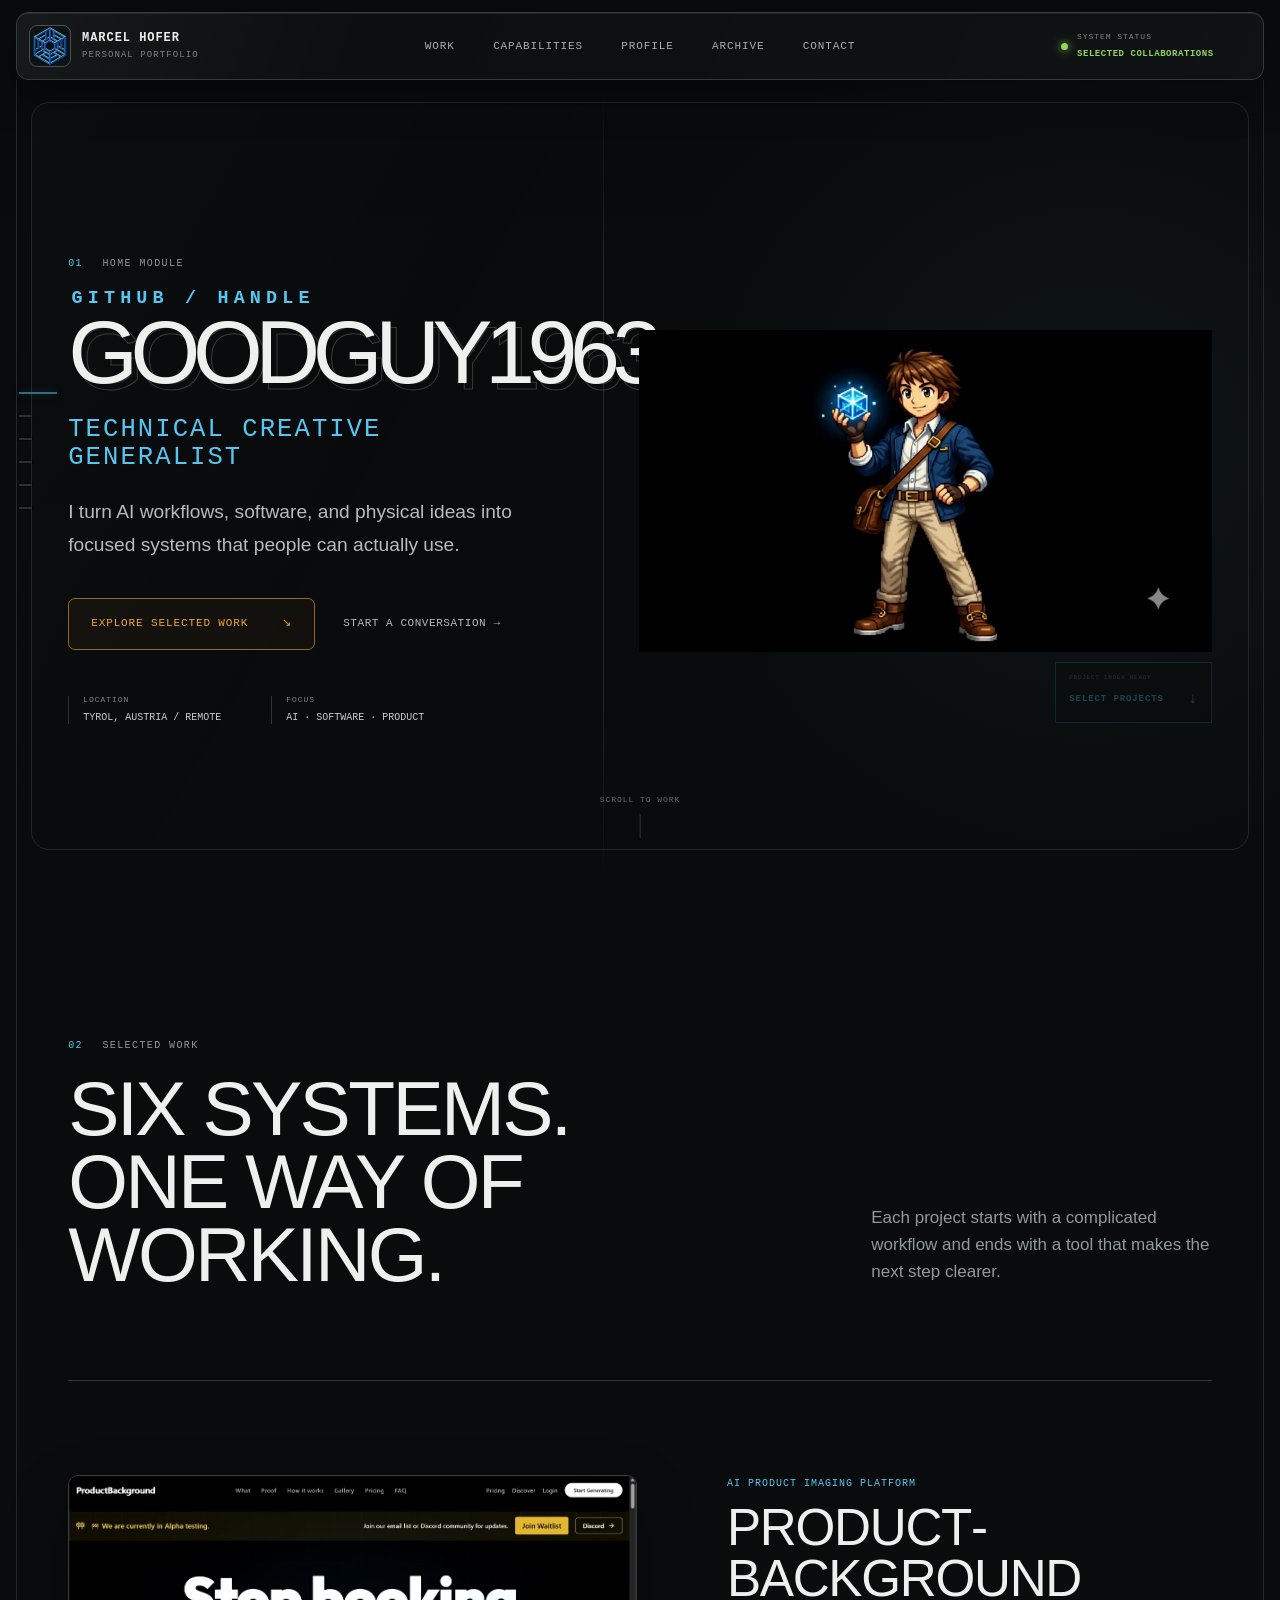
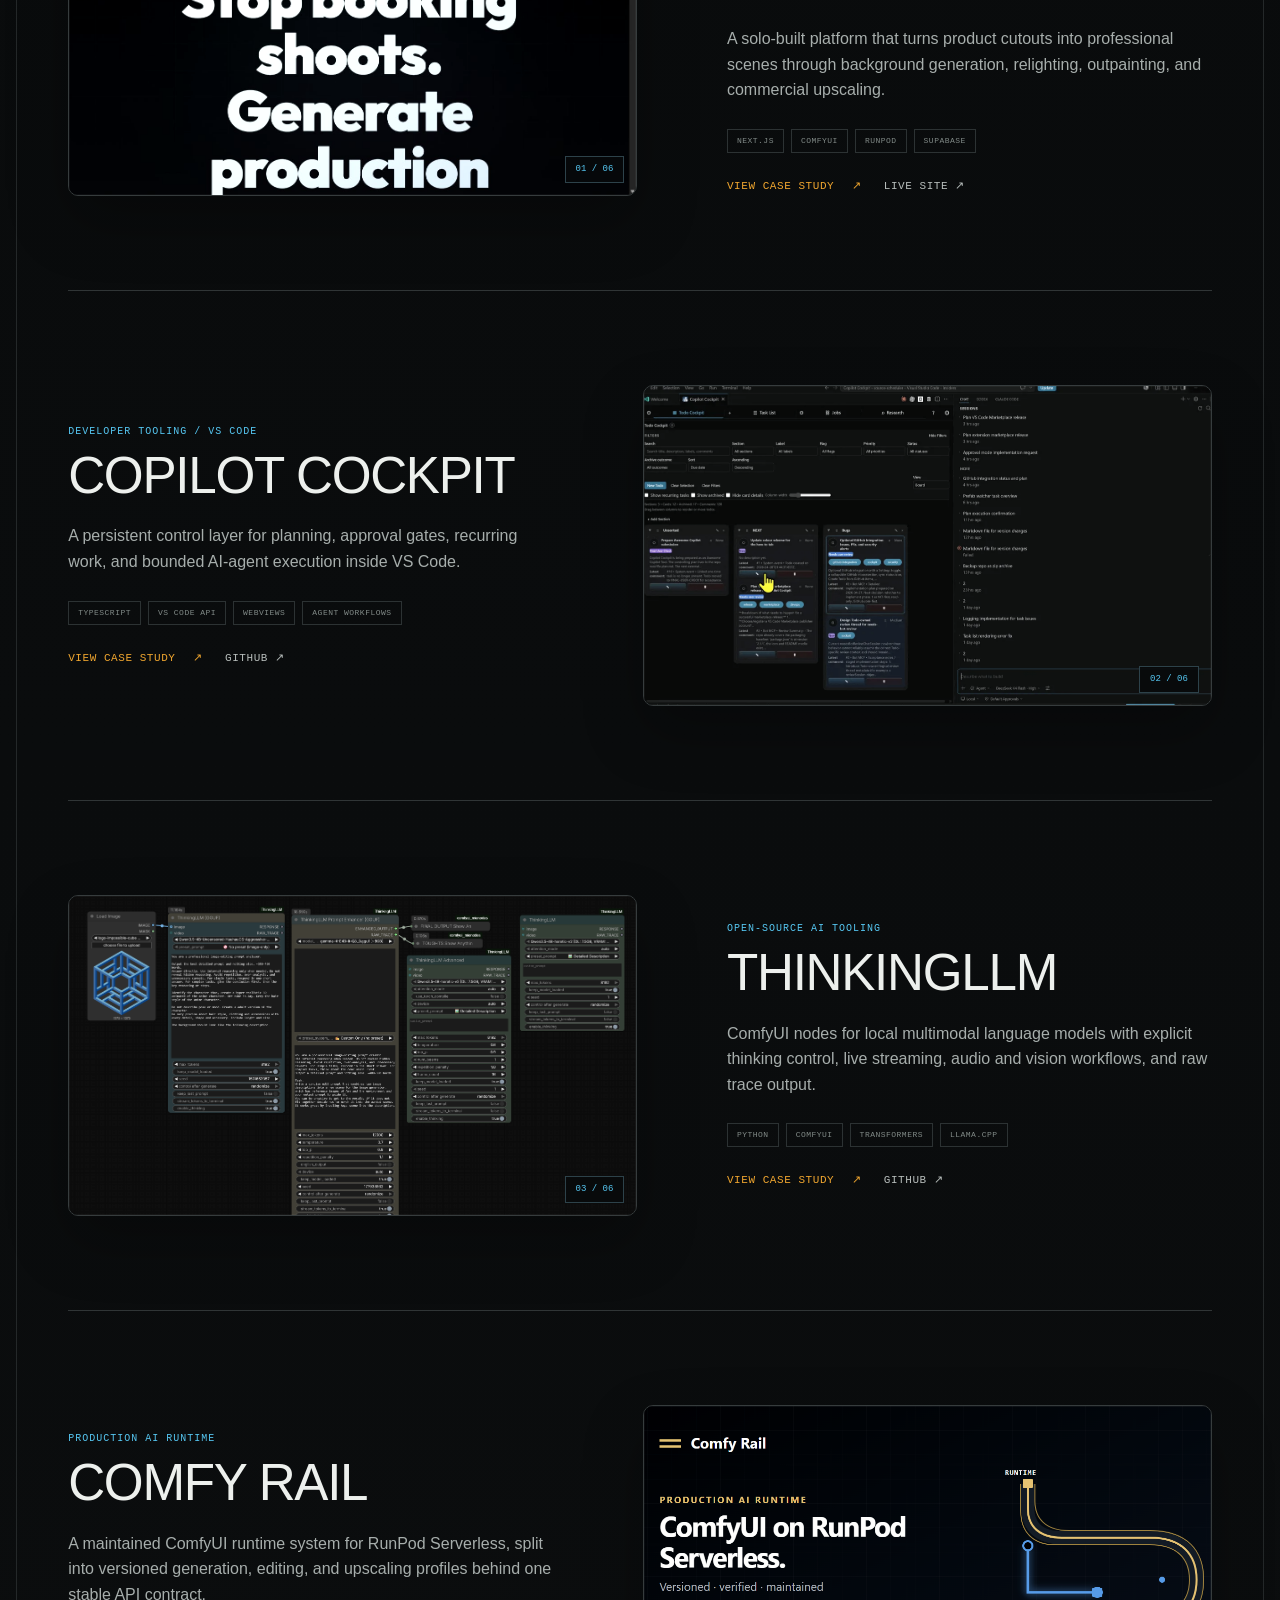
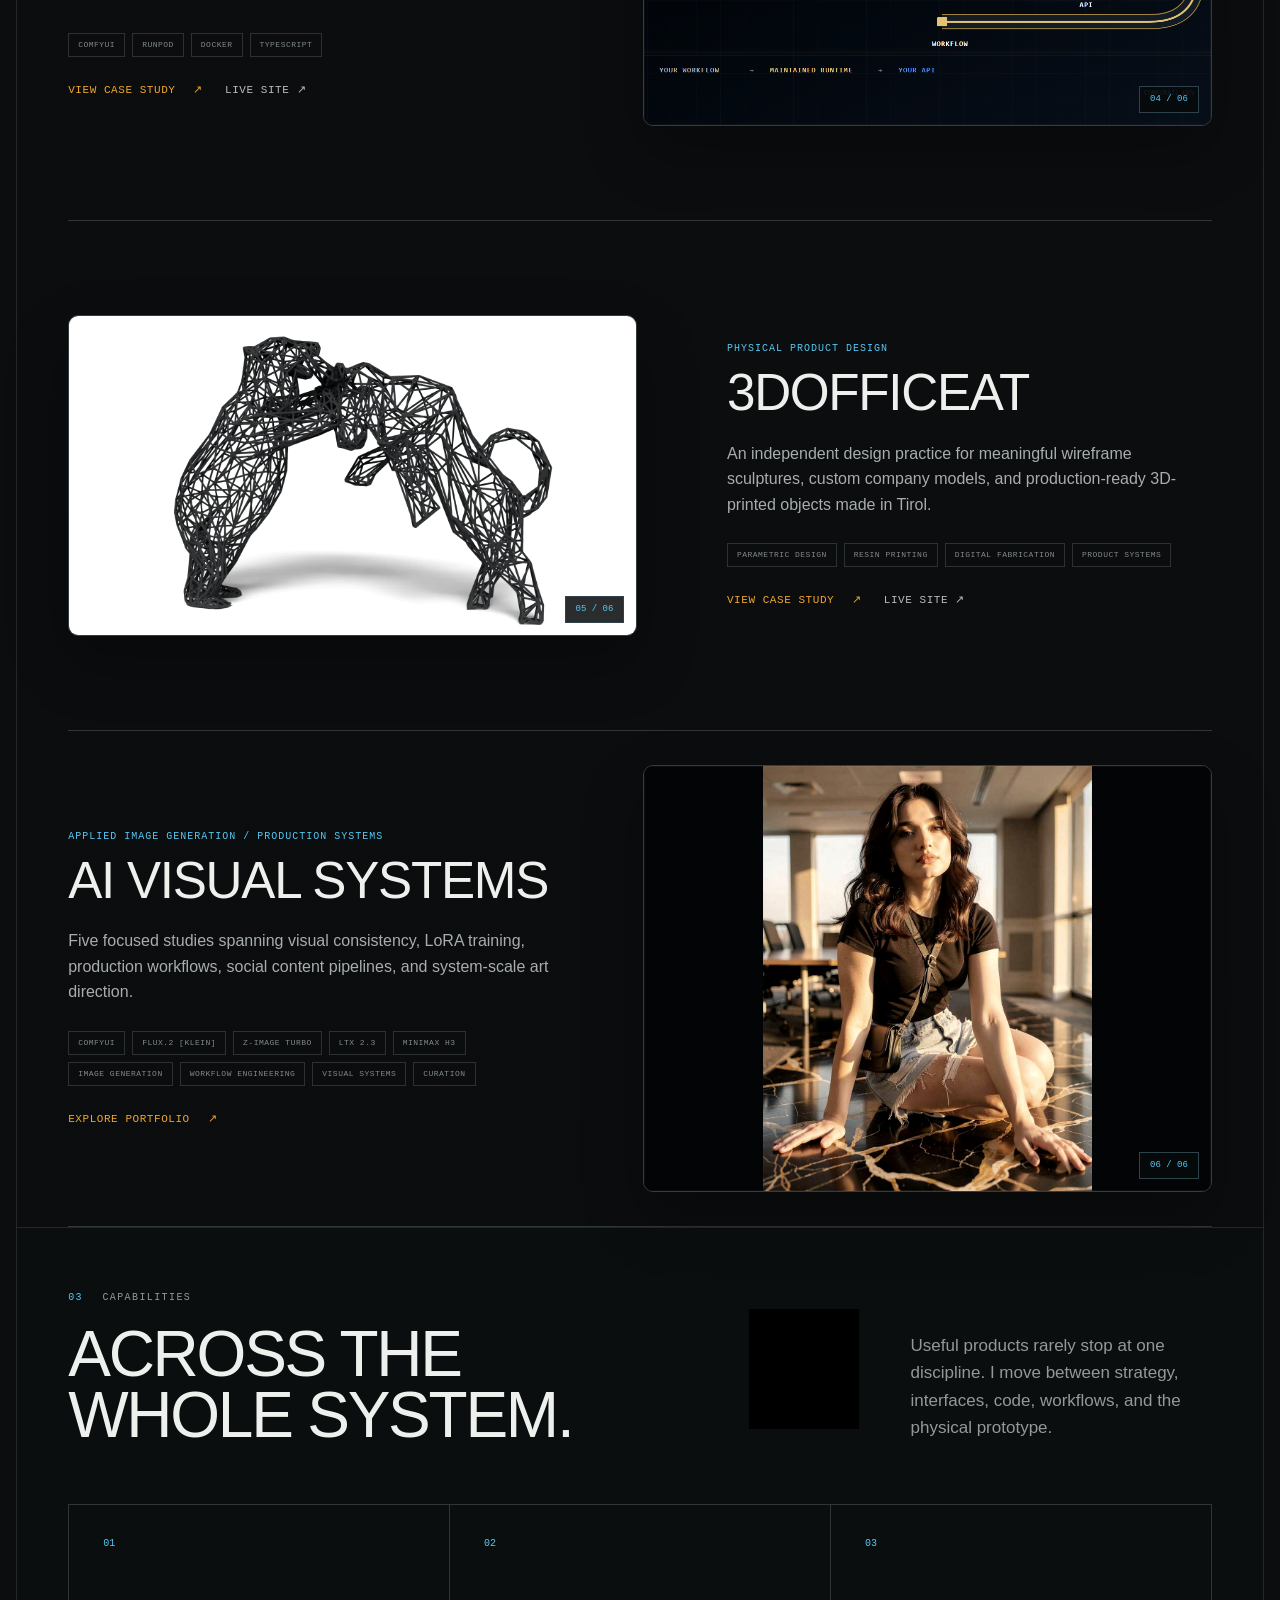
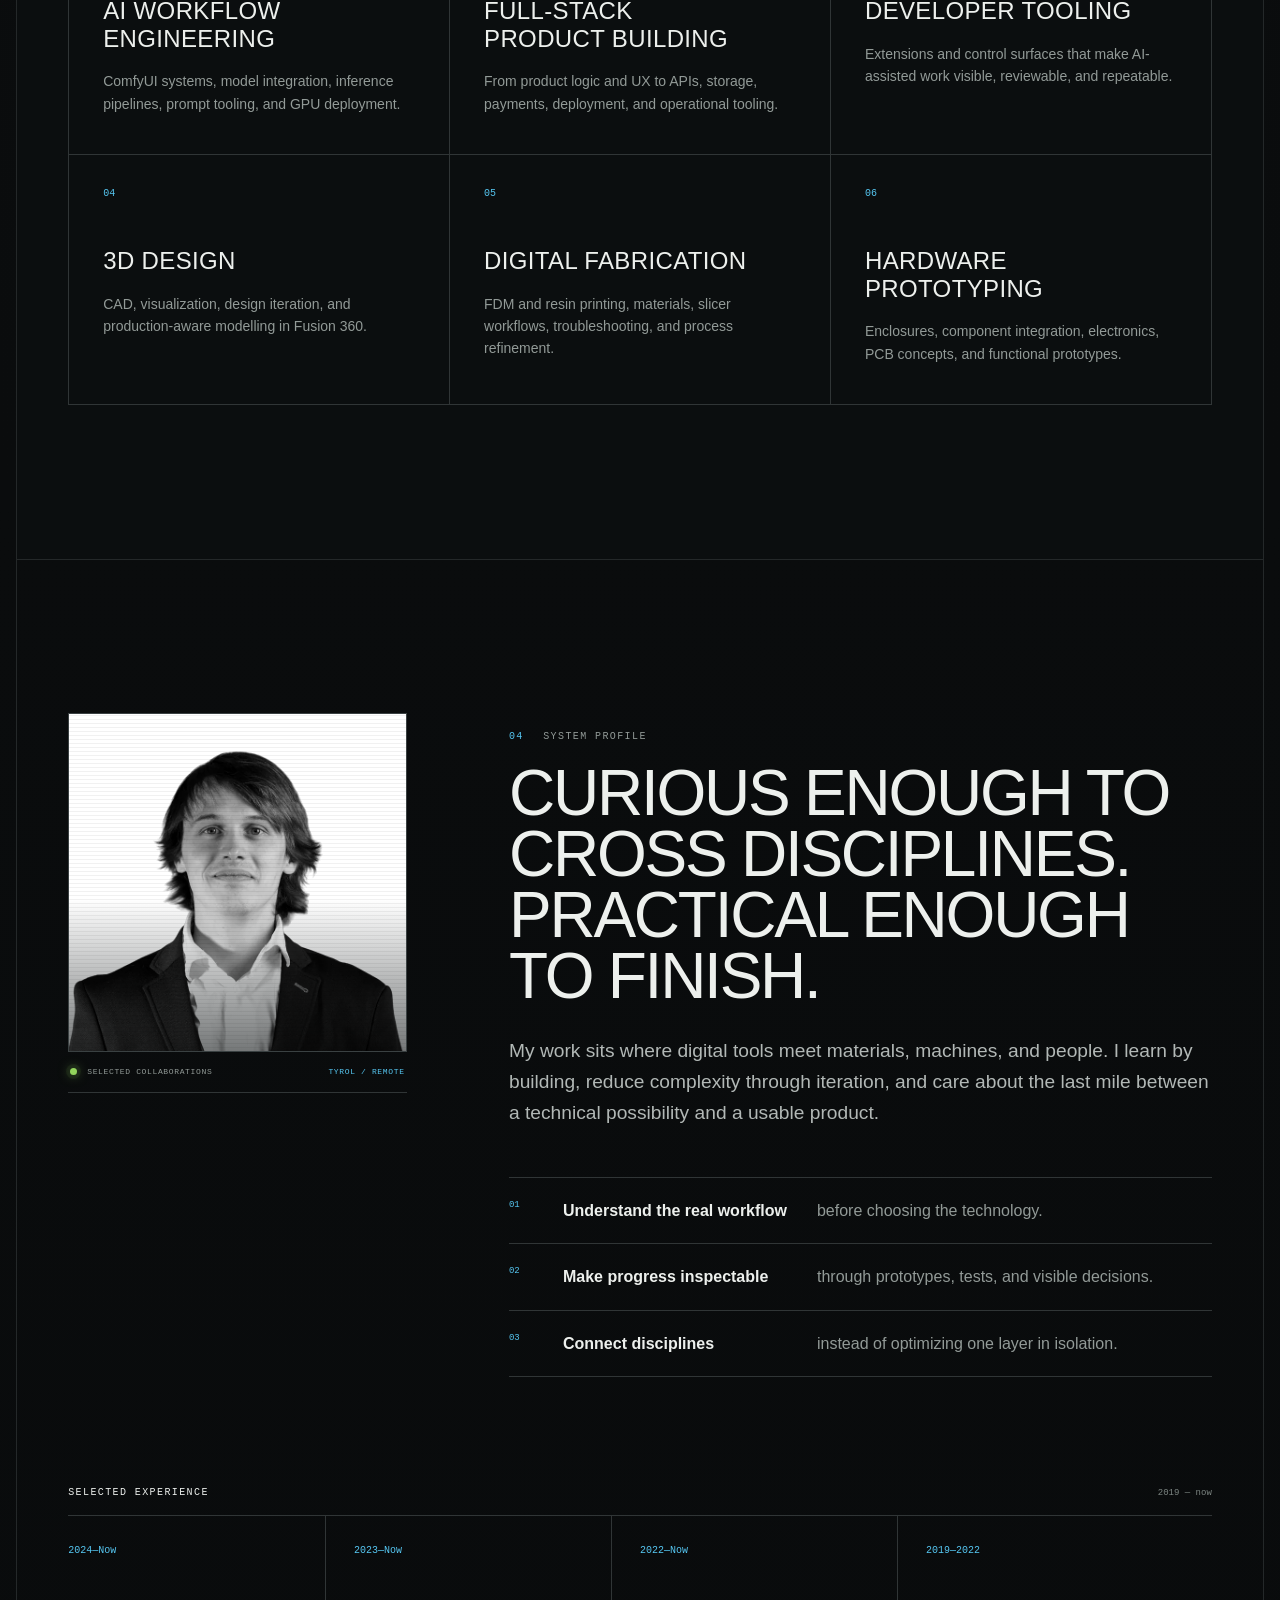
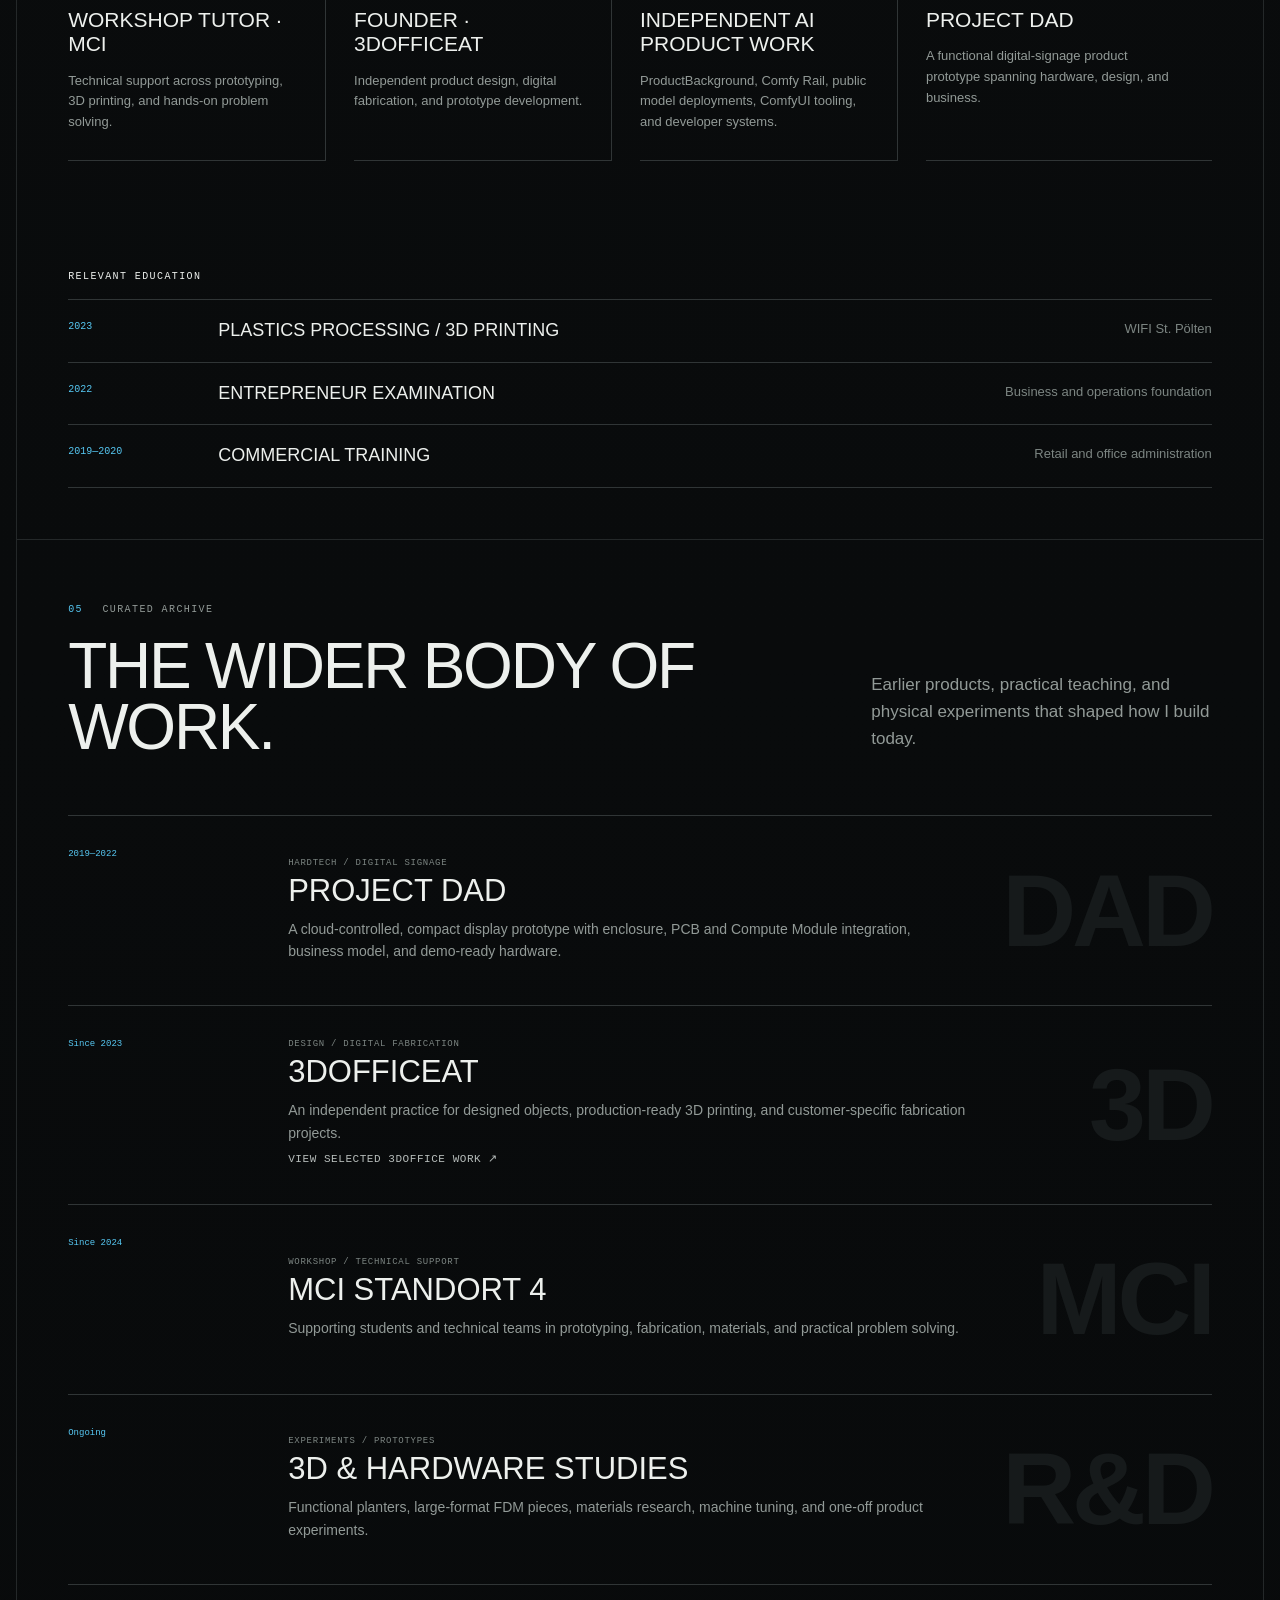
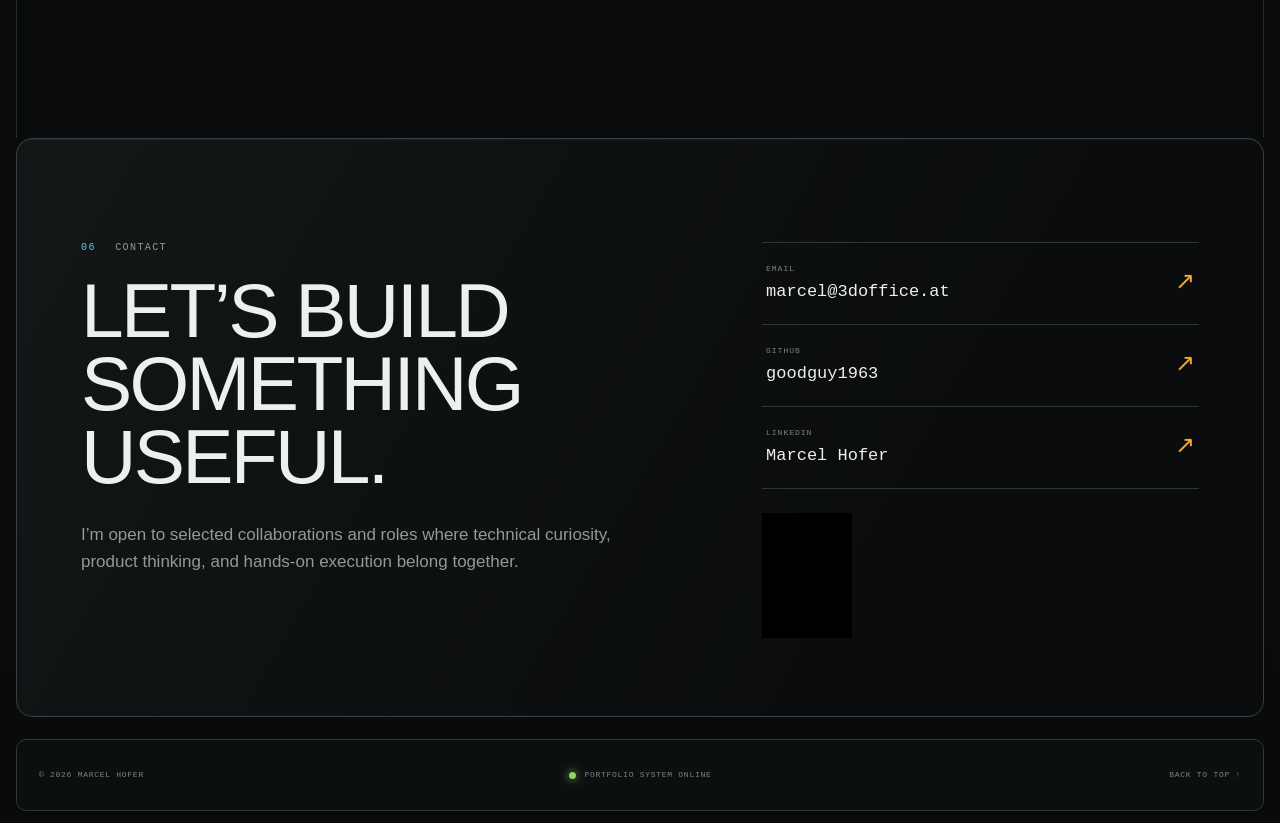
==== index.html @ 663b3b23 "Add AI visual model tags" ====
<!doctype html>
<html lang="en">
<head>
  <meta charset="utf-8">
  <meta name="viewport" content="width=device-width, initial-scale=1">
  <meta name="theme-color" content="#090b0c">
  <meta name="description" content="Marcel Hofer is a Technical Creative Generalist building AI workflows, software products, developer tools, and physical prototypes.">
  <meta property="og:type" content="website">
  <meta property="og:title" content="Marcel Hofer — Technical Creative Generalist">
  <meta property="og:description" content="AI workflows, software, product design, and physical prototyping — built into useful systems.">
  <meta property="og:image" content="https://goodguy1963.github.io/Portfolio/assets/images/social-preview.png">
  <meta property="og:url" content="https://goodguy1963.github.io/Portfolio/">
  <meta name="twitter:card" content="summary_large_image">
  <link rel="canonical" href="https://goodguy1963.github.io/Portfolio/">
  <script type="application/ld+json">
    {
      "@context": "https://schema.org",
      "@type": "Person",
      "name": "Marcel Hofer",
      "url": "https://goodguy1963.github.io/Portfolio/",
      "sameAs": [
        "https://github.com/goodguy1963",
        "https://www.linkedin.com/in/marcel-hofer-8646431b9"
      ]
    }
  </script>
  <link rel="icon" type="image/png" href="assets/images/3doffice-mark-v2.png">
  <link rel="stylesheet" href="assets/styles.css?v=41">
  <script src="assets/main.js?v=6" defer></script>
  <title>Marcel Hofer — Technical Creative Generalist</title>
</head>
<body data-page="home">
  <a class="skip-link" href="#main">Skip to content</a>

  <header class="site-header shell" data-header>
    <a class="brand" href="./" aria-label="Marcel Hofer, home">
      <span class="brand-mark" aria-hidden="true"><img src="assets/images/3doffice-mark-transparent.svg" alt=""></span>
      <span><strong>Marcel Hofer</strong><small>Personal Portfolio</small></span>
    </a>
    <button class="nav-toggle" type="button" aria-expanded="false" aria-controls="primary-nav">
      <span>Menu</span><i aria-hidden="true"></i>
    </button>
    <nav id="primary-nav" class="site-nav" aria-label="Primary navigation">
      <a href="#work">Work</a>
      <a href="#capabilities">Capabilities</a>
      <a href="#profile">Profile</a>
      <a href="#archive">Archive</a>
      <a href="#contact">Contact</a>
    </nav>
    <div class="system-state" aria-label="Current availability">
      <span class="status-light" aria-hidden="true"></span>
      <span><small>System status</small><strong>Selected collaborations</strong></span>
    </div>
  </header>

  <nav class="section-rail" aria-label="Page sections">
    <a href="#home" aria-label="Home" aria-current="location"><span>Home</span></a>
    <a href="#work" aria-label="Work"><span>Work</span></a>
    <a href="#capabilities" aria-label="Capabilities"><span>Capabilities</span></a>
    <a href="#profile" aria-label="Profile"><span>Profile</span></a>
    <a href="#archive" aria-label="Archive"><span>Archive</span></a>
    <a href="#contact" aria-label="Contact"><span>Contact</span></a>
  </nav>

  <main id="main">
    <section id="home" class="hero shell" aria-labelledby="hero-title">
      <div class="hero-copy" data-reveal>
        <p class="eyebrow"><span>01</span> Home module</p>
        <h1 id="hero-title"><span>GitHub / Handle</span><strong><span class="hero-handle-shadow" aria-hidden="true">GOODGUY1963</span>goodguy1963</strong></h1>
        <p class="role">Technical Creative Generalist</p>
        <p class="hero-lede">I turn AI workflows, software, and physical ideas into focused systems that people can actually use.</p>
        <div class="hero-actions">
          <a class="button button-primary" href="#work">Explore selected work <span aria-hidden="true">↘</span></a>
          <a class="text-link" href="#contact">Start a conversation <span aria-hidden="true">→</span></a>
        </div>
        <dl class="hero-meta">
          <div><dt>Location</dt><dd>Tyrol, Austria / Remote</dd></div>
          <div><dt>Focus</dt><dd>AI · Software · Product</dd></div>
        </dl>
      </div>

      <a class="hero-showcase" href="#work" data-hero-video-link data-reveal aria-label="Open selected projects">
        <video data-autoplay data-hero-video muted playsinline preload="auto" poster="assets/images/hero-projects-poster.webp">
          <source src="assets/media/hero-projects.mp4" type="video/mp4">
        </video>
        <img class="hero-hold-frame" src="assets/images/hero-projects-eyes-closed.webp" width="2048" height="1152" alt="" aria-hidden="true">
        <span class="hero-showcase-label"><small>Project index ready</small><strong>Select projects</strong><i aria-hidden="true">↓</i></span>
      </a>
      <a class="scroll-cue" href="#work"><span>Scroll to work</span><i aria-hidden="true"></i></a>
    </section>

    <section id="work" class="section shell" aria-labelledby="work-title">
      <header class="section-heading" data-reveal>
        <div><p class="eyebrow"><span>02</span> Selected work</p><h2 id="work-title">Six systems.<br>One way of working.</h2></div>
        <p>Each project starts with a complicated workflow and ends with a tool that makes the next step clearer.</p>
      </header>

      <div class="project-list">
        <article class="project project-featured" data-reveal>
          <a class="project-visual" href="cases/productbackground/" aria-label="Read the ProductBackground case study">
            <img src="assets/images/productbackground-landing.png" width="1265" height="712" alt="ProductBackground landing page with its production backplates message" loading="lazy">
            <span class="visual-index">01 / 06</span>
          </a>
          <div class="project-copy">
            <p class="project-kicker">AI product imaging platform</p>
            <h3>Product&shy;Background</h3>
            <p>A solo-built platform that turns product cutouts into professional scenes through background generation, relighting, outpainting, and commercial upscaling.</p>
            <ul class="tag-list" aria-label="ProductBackground technologies"><li>Next.js</li><li>ComfyUI</li><li>RunPod</li><li>Supabase</li></ul>
            <div class="case-actions"><a class="case-link" href="cases/productbackground/">View case study <span aria-hidden="true">↗</span></a><a class="text-link" href="https://productbackground.com">Live site <span aria-hidden="true">↗</span></a></div>
          </div>
        </article>

        <article class="project" data-reveal>
          <a class="project-visual" href="cases/copilot-cockpit/" aria-label="Read the Copilot Cockpit case study">
            <img src="assets/images/copilot-cockpit-poster.webp" width="1440" height="759" alt="Copilot Cockpit extension interface" loading="lazy">
            <span class="visual-index">02 / 06</span>
          </a>
          <div class="project-copy">
            <p class="project-kicker">Developer tooling / VS Code</p>
            <h3>Copilot Cockpit</h3>
            <p>A persistent control layer for planning, approval gates, recurring work, and bounded AI-agent execution inside VS Code.</p>
            <ul class="tag-list" aria-label="Copilot Cockpit technologies"><li>TypeScript</li><li>VS Code API</li><li>Webviews</li><li>Agent workflows</li></ul>
            <div class="case-actions"><a class="case-link" href="cases/copilot-cockpit/">View case study <span aria-hidden="true">↗</span></a><a class="text-link" href="https://github.com/goodguy1963/Copilot-Cockpit">GitHub <span aria-hidden="true">↗</span></a></div>
          </div>
        </article>

        <article class="project" data-reveal>
          <a class="project-visual" href="cases/thinkingllm/" aria-label="Read the ThinkingLLM case study">
            <img src="assets/images/thinkingllm-ui.png" width="2542" height="1532" alt="ThinkingLLM nodes in a ComfyUI workflow" loading="lazy">
            <span class="visual-index">03 / 06</span>
          </a>
          <div class="project-copy">
            <p class="project-kicker">Open-source AI tooling</p>
            <h3>ThinkingLLM</h3>
            <p>ComfyUI nodes for local multimodal language models with explicit thinking control, live streaming, audio and vision workflows, and raw trace output.</p>
            <ul class="tag-list" aria-label="ThinkingLLM technologies"><li>Python</li><li>ComfyUI</li><li>Transformers</li><li>llama.cpp</li></ul>
            <div class="case-actions"><a class="case-link" href="cases/thinkingllm/">View case study <span aria-hidden="true">↗</span></a><a class="text-link" href="https://github.com/goodguy1963/ComfyUI-ThinkingLLM">GitHub <span aria-hidden="true">↗</span></a></div>
          </div>
        </article>

        <article class="project" data-reveal>
          <a class="project-visual" href="cases/comfy-rail/" aria-label="Read the Comfy Rail case study">
            <img src="assets/images/comfy-rail-social-preview.png" width="1200" height="630" alt="Comfy Rail production AI runtime and API route diagram" loading="lazy">
            <span class="visual-index">04 / 06</span>
          </a>
          <div class="project-copy">
            <p class="project-kicker">Production AI runtime</p>
            <h3>Comfy Rail</h3>
            <p>A maintained ComfyUI runtime system for RunPod Serverless, split into versioned generation, editing, and upscaling profiles behind one stable API contract.</p>
            <ul class="tag-list" aria-label="Comfy Rail technologies"><li>ComfyUI</li><li>RunPod</li><li>Docker</li><li>TypeScript</li></ul>
            <div class="case-actions"><a class="case-link" href="cases/comfy-rail/">View case study <span aria-hidden="true">↗</span></a><a class="text-link" href="https://comfyrail.dev">Live site <span aria-hidden="true">↗</span></a></div>
          </div>
        </article>

        <article class="project" data-reveal>
          <a class="project-visual" href="cases/3doffice/" aria-label="Read the 3DOfficeAT case study">
            <img src="assets/images/3doffice-hero.webp" width="1600" height="900" alt="Black Bull and Bear wireframe sculpture by 3DOfficeAT" loading="lazy">
            <span class="visual-index">05 / 06</span>
          </a>
          <div class="project-copy">
            <p class="project-kicker">Physical product design</p>
            <h3>3DOfficeAT</h3>
            <p>An independent design practice for meaningful wireframe sculptures, custom company models, and production-ready 3D-printed objects made in Tirol.</p>
            <ul class="tag-list" aria-label="3DOfficeAT capabilities"><li>Parametric design</li><li>Resin printing</li><li>Digital fabrication</li><li>Product systems</li></ul>
            <div class="case-actions"><a class="case-link" href="cases/3doffice/">View case study <span aria-hidden="true">↗</span></a><a class="text-link" href="https://3doffice.at">Live site <span aria-hidden="true">↗</span></a></div>
          </div>
        </article>

        <article class="project" data-reveal>
          <a class="project-visual" href="cases/ai-visual-systems/" aria-label="Explore the AI Visual Systems portfolio">
            <img class="project-cover-character" src="assets/images/character-consistency/black-denim-01-sunlit-close-up.jpg" width="900" height="1163" alt="Editorial character image representing the AI Visual Systems portfolio" loading="lazy" decoding="async">
            <span class="visual-index">06 / 06</span>
          </a>
          <div class="project-copy">
            <p class="project-kicker">Applied image generation / production systems</p>
            <h3>AI Visual Systems</h3>
            <p>Five focused studies spanning visual consistency, LoRA training, production workflows, social content pipelines, and system-scale art direction.</p>
            <ul class="tag-list" aria-label="AI Visual Systems technologies and capabilities"><li>ComfyUI</li><li>FLUX.2 [klein]</li><li>Z-Image Turbo</li><li>LTX 2.3</li><li>MiniMax H3</li><li>Image generation</li><li>Workflow engineering</li><li>Visual systems</li><li>Curation</li></ul>
            <div class="case-actions"><a class="case-link" href="cases/ai-visual-systems/">Explore portfolio <span aria-hidden="true">↗</span></a></div>
          </div>
        </article>
      </div>
    </section>

    <section id="capabilities" class="section capabilities shell" aria-labelledby="capabilities-title">
      <header class="section-heading compact animated-heading" data-reveal>
        <div><p class="eyebrow"><span>03</span> Capabilities</p><h2 id="capabilities-title">Across the whole system.</h2></div>
        <div class="heading-character heading-character-kick" aria-label="Roundhouse kick animation">
          <iframe src="assets/interactive/roundhouse-kick.html?v=4" title="Animated pixel-art roundhouse kick" loading="lazy" sandbox="allow-scripts"></iframe>
        </div>
        <p>Useful products rarely stop at one discipline. I move between strategy, interfaces, code, workflows, and the physical prototype.</p>
      </header>
      <div class="capability-grid">
        <article data-reveal><span class="capability-number">01</span><h3>AI Workflow Engineering</h3><p>ComfyUI systems, model integration, inference pipelines, prompt tooling, and GPU deployment.</p></article>
        <article data-reveal><span class="capability-number">02</span><h3>Full-Stack Product Building</h3><p>From product logic and UX to APIs, storage, payments, deployment, and operational tooling.</p></article>
        <article data-reveal><span class="capability-number">03</span><h3>Developer Tooling</h3><p>Extensions and control surfaces that make AI-assisted work visible, reviewable, and repeatable.</p></article>
        <article data-reveal><span class="capability-number">04</span><h3>3D Design</h3><p>CAD, visualization, design iteration, and production-aware modelling in Fusion 360.</p></article>
        <article data-reveal><span class="capability-number">05</span><h3>Digital Fabrication</h3><p>FDM and resin printing, materials, slicer workflows, troubleshooting, and process refinement.</p></article>
        <article data-reveal><span class="capability-number">06</span><h3>Hardware Prototyping</h3><p>Enclosures, component integration, electronics, PCB concepts, and functional prototypes.</p></article>
      </div>
    </section>

    <section id="profile" class="section profile shell" aria-labelledby="profile-title">
      <div class="profile-portrait" data-reveal>
        <div class="portrait-frame"><img src="assets/images/marcel-hofer.webp" width="720" height="720" alt="Portrait of Marcel Hofer" loading="lazy"></div>
        <div class="portrait-status"><span class="status-light"></span><span>Selected collaborations</span><b>Tyrol / Remote</b></div>
      </div>
      <div class="profile-copy" data-reveal>
        <p class="eyebrow"><span>04</span> System profile</p>
        <h2 id="profile-title">Curious enough to cross disciplines. Practical enough to finish.</h2>
        <p class="profile-intro">My work sits where digital tools meet materials, machines, and people. I learn by building, reduce complexity through iteration, and care about the last mile between a technical possibility and a usable product.</p>
        <div class="profile-principles">
          <p><span>01</span><strong>Understand the real workflow</strong> before choosing the technology.</p>
          <p><span>02</span><strong>Make progress inspectable</strong> through prototypes, tests, and visible decisions.</p>
          <p><span>03</span><strong>Connect disciplines</strong> instead of optimizing one layer in isolation.</p>
        </div>
      </div>

      <div class="timeline-panel" data-reveal>
        <header><p class="eyebrow">Selected experience</p><span>2019 — now</span></header>
        <ol class="timeline">
          <li><time datetime="2024">2024—Now</time><div><h3>Workshop Tutor · MCI</h3><p>Technical support across prototyping, 3D printing, and hands-on problem solving.</p></div></li>
          <li><time datetime="2023">2023—Now</time><div><h3>Founder · 3DOfficeAT</h3><p>Independent product design, digital fabrication, and prototype development.</p></div></li>
          <li><time>2022—Now</time><div><h3>Independent AI Product Work</h3><p>ProductBackground, Comfy Rail, public model deployments, ComfyUI tooling, and developer systems.</p></div></li>
          <li><time>2019—2022</time><div><h3>Project DAD</h3><p>A functional digital-signage product prototype spanning hardware, design, and business.</p></div></li>
        </ol>
      </div>

      <div class="education-panel" data-reveal>
        <header><p class="eyebrow">Relevant education</p></header>
        <dl>
          <div><dt>2023</dt><dd><strong>Plastics Processing / 3D Printing</strong><span>WIFI St. Pölten</span></dd></div>
          <div><dt>2022</dt><dd><strong>Entrepreneur Examination</strong><span>Business and operations foundation</span></dd></div>
          <div><dt>2019—2020</dt><dd><strong>Commercial Training</strong><span>Retail and office administration</span></dd></div>
        </dl>
      </div>
    </section>

    <section id="archive" class="section archive shell" aria-labelledby="archive-title">
      <header class="section-heading compact" data-reveal>
        <div><p class="eyebrow"><span>05</span> Curated archive</p><h2 id="archive-title">The wider body of work.</h2></div>
        <p>Earlier products, practical teaching, and physical experiments that shaped how I build today.</p>
      </header>
      <div class="archive-list">
        <article data-reveal><span>2019—2022</span><div><p>Hardtech / Digital signage</p><h3>Project DAD</h3><p>A cloud-controlled, compact display prototype with enclosure, PCB and Compute Module integration, business model, and demo-ready hardware.</p></div><b aria-hidden="true">DAD</b></article>
        <article data-reveal><span>Since 2023</span><div><p>Design / Digital fabrication</p><h3>3DOfficeAT</h3><p>An independent practice for designed objects, production-ready 3D printing, and customer-specific fabrication projects.</p><a class="text-link" href="cases/3doffice/">View selected 3DOffice work <span aria-hidden="true">↗</span></a></div><b aria-hidden="true">3D</b></article>
        <article data-reveal><span>Since 2024</span><div><p>Workshop / Technical support</p><h3>MCI Standort 4</h3><p>Supporting students and technical teams in prototyping, fabrication, materials, and practical problem solving.</p></div><b aria-hidden="true">MCI</b></article>
        <article data-reveal><span>Ongoing</span><div><p>Experiments / Prototypes</p><h3>3D & Hardware Studies</h3><p>Functional planters, large-format FDM pieces, materials research, machine tuning, and one-off product experiments.</p></div><b aria-hidden="true">R&amp;D</b></article>
      </div>
    </section>

    <section id="contact" class="contact shell" aria-labelledby="contact-title" data-reveal>
      <div>
        <p class="eyebrow"><span>06</span> Contact</p>
        <h2 id="contact-title">Let’s build something useful.</h2>
        <p>I’m open to selected collaborations and roles where technical curiosity, product thinking, and hands-on execution belong together.</p>
      </div>
      <div class="contact-panel">
        <div class="contact-links">
          <a href="mailto:marcel@3doffice.at"><span><small>Email</small>marcel@3doffice.at</span><b aria-hidden="true">↗</b></a>
          <a href="https://github.com/goodguy1963" rel="me"><span><small>GitHub</small>goodguy1963</span><b aria-hidden="true">↗</b></a>
          <a href="https://www.linkedin.com/in/marcel-hofer-8646431b9" rel="me"><span><small>LinkedIn</small>Marcel Hofer</span><b aria-hidden="true">↗</b></a>
        </div>
        <div class="heading-character heading-character-wave contact-character" aria-label="Waving pixel-art character">
          <iframe src="assets/interactive/waving-character.html?v=2" title="Animated waving pixel-art character" loading="lazy" sandbox="allow-scripts"></iframe>
        </div>
      </div>
    </section>
  </main>

  <footer class="site-footer shell">
    <p>© <span data-year>2026</span> Marcel Hofer</p>
    <p class="footer-status"><span class="status-light"></span>Portfolio system online</p>
    <a href="#main">Back to top ↑</a>
  </footer>
</body>
</html>
---- assets/styles.css ----
:root {
  color-scheme: dark;
  --ink: #060809;
  --bg: #090b0c;
  --panel: #0f1213;
  --panel-2: #15191a;
  --metal: #202425;
  --line: #303536;
  --line-soft: #242829;
  --text: #edf0ed;
  --muted: #929a97;
  --dim: #7c8582;
  --cyan: #56c7f2;
  --cyan-soft: #183b48;
  --lime: #92d45c;
  --amber: #f0a62f;
  --red: #d96556;
  --mono: "Cascadia Mono", "SFMono-Regular", Consolas, "Liberation Mono", monospace;
  --display: "Bahnschrift Condensed", "Arial Narrow", "Roboto Condensed", Arial, sans-serif;
  --sans: "Segoe UI", Inter, Arial, sans-serif;
  --page: min(1560px, calc(100% - 32px));
  --radius: 14px;
  --ease-out: cubic-bezier(.2, .8, .2, 1);
}

* { box-sizing: border-box; }
html { scroll-behavior: smooth; scroll-padding-top: 96px; }
body {
  margin: 0;
  min-width: 320px;
  min-height: 100dvh;
  overflow-x: hidden;
  color: var(--text);
  background:
    radial-gradient(circle at 85% 5%, rgb(47 72 83 / .18), transparent 28rem),
    linear-gradient(180deg, #080a0b, #0b0d0e 40%, #080a0b);
  font-family: var(--sans);
  font-size: 16px;
  line-height: 1.6;
  -webkit-font-smoothing: antialiased;
}

body::before {
  content: "";
  position: fixed;
  inset: 0;
  z-index: -1;
  opacity: .14;
  pointer-events: none;
  background-image:
    linear-gradient(rgb(255 255 255 / .018) 1px, transparent 1px),
    linear-gradient(90deg, rgb(255 255 255 / .014) 1px, transparent 1px);
  background-size: 48px 48px;
  mask-image: linear-gradient(to bottom, black, transparent 85%);
}

img, video { display: block; max-width: 100%; height: auto; }
a { color: inherit; }
button, a { -webkit-tap-highlight-color: transparent; }
button { font: inherit; }

:focus-visible {
  outline: 2px solid var(--cyan);
  outline-offset: 4px;
}

::selection { color: var(--ink); background: var(--cyan); }

.skip-link {
  position: fixed;
  top: 12px;
  left: 12px;
  z-index: 100;
  padding: 10px 16px;
  color: var(--ink);
  background: var(--cyan);
  transform: translateY(-160%);
}
.skip-link:focus { transform: translateY(0); }

.shell { width: var(--page); margin-inline: auto; }

.site-header {
  position: sticky;
  top: 12px;
  z-index: 20;
  min-height: 68px;
  margin-top: 12px;
  padding: 10px 12px;
  display: grid;
  grid-template-columns: auto minmax(300px, 1fr) auto;
  align-items: center;
  gap: 24px;
  border: 1px solid #353a3b;
  border-radius: 12px;
  background:
    linear-gradient(110deg, rgb(255 255 255 / .045), transparent 28%, rgb(255 255 255 / .015)),
    rgb(14 17 18 / .92);
  box-shadow: inset 0 1px rgb(255 255 255 / .08), 0 16px 42px rgb(0 0 0 / .3);
  backdrop-filter: blur(16px);
  transition: border-color .3s ease, transform .3s ease;
}

.site-header.is-scrolled { border-color: #454b4c; }

.brand {
  display: flex;
  align-items: center;
  gap: 11px;
  min-width: 190px;
  text-decoration: none;
  text-transform: uppercase;
}

.brand-mark {
  position: relative;
  width: 42px;
  aspect-ratio: 1;
  display: grid;
  place-items: center;
  border: 1px solid #4b5152;
  border-radius: 8px;
  color: var(--cyan);
  background: #0a0d0e;
  font: 700 14px/1 var(--mono);
  letter-spacing: .08em;
  box-shadow: inset 0 0 16px rgb(86 199 242 / .08);
}

.brand-mark img {
  position: absolute;
  top: 50%;
  left: 50%;
  width: 64px;
  max-width: none;
  transform: translate(-50%, -50%);
}

.brand strong, .brand small { display: block; }
.brand strong { font: 700 12px/1.2 var(--mono); letter-spacing: .08em; }
.brand small { margin-top: 4px; color: var(--dim); font: 9px/1.2 var(--mono); letter-spacing: .12em; }

.site-nav { display: flex; justify-content: center; gap: clamp(18px, 3vw, 44px); }
.site-nav a {
  position: relative;
  padding: 10px 0;
  color: #a9afad;
  font: 11px/1 var(--mono);
  letter-spacing: .08em;
  text-decoration: none;
  text-transform: uppercase;
}
.site-nav a::after {
  content: "";
  position: absolute;
  left: 0;
  right: 100%;
  bottom: 3px;
  height: 1px;
  background: var(--cyan);
  transition: right .25s ease;
}
.site-nav a:hover, .site-nav a:focus-visible { color: var(--text); }
.site-nav a:hover::after, .site-nav a:focus-visible::after { right: 0; }

.section-rail {
  position: fixed;
  z-index: 15;
  top: 50%;
  left: clamp(10px, 1.5vw, 24px);
  display: grid;
  gap: 5px;
  transform: translateY(-50%);
}
.section-rail a {
  position: relative;
  width: 46px;
  height: 18px;
  display: flex;
  align-items: center;
  justify-content: flex-start;
  text-decoration: none;
}
.section-rail a::after {
  content: "";
  width: 13px;
  height: 1px;
  background: #535b59;
  box-shadow: 0 0 0 1px rgb(0 0 0 / .35);
  transition: width .25s var(--ease-out), background .25s ease, box-shadow .25s ease;
}
.section-rail a span {
  position: absolute;
  left: calc(100% + 9px);
  padding: 5px 7px;
  color: #9ba3a1;
  background: #0b0e0f;
  border: 1px solid #303637;
  font: 7px/1 var(--mono);
  letter-spacing: .1em;
  text-transform: uppercase;
  white-space: nowrap;
  opacity: 0;
  transform: translateX(5px);
  pointer-events: none;
  transition: opacity .2s ease, transform .2s var(--ease-out);
}
.section-rail a:hover::after, .section-rail a:focus-visible::after { width: 27px; background: #9aa3a1; }
.section-rail a[aria-current="location"]::after { width: 38px; background: var(--cyan); box-shadow: 0 0 9px rgb(86 199 242 / .42); }
.section-rail a:hover span, .section-rail a:focus-visible span { opacity: 1; transform: translateX(0); }

.system-state { display: flex; align-items: center; gap: 9px; min-width: 190px; }
.system-state small, .system-state strong { display: block; font-family: var(--mono); text-transform: uppercase; }
.system-state small { color: var(--dim); font-size: 8px; letter-spacing: .12em; }
.system-state strong { margin-top: 3px; color: var(--lime); font-size: 9px; letter-spacing: .06em; }
.status-light {
  width: 7px;
  height: 7px;
  flex: 0 0 auto;
  display: inline-block;
  border-radius: 50%;
  background: var(--lime);
  box-shadow: 0 0 0 4px rgb(146 212 92 / .07), 0 0 12px rgb(146 212 92 / .65);
}

.nav-toggle { display: none; }

.hero {
  position: relative;
  min-height: min(860px, calc(100dvh - 94px));
  padding: clamp(88px, 10vw, 150px) clamp(24px, 4vw, 68px) 112px;
  display: grid;
  grid-template-columns: minmax(420px, .9fr) minmax(500px, 1.1fr);
  align-items: center;
  gap: clamp(60px, 8vw, 140px);
  border-inline: 1px solid var(--line-soft);
}

.hero::before, .hero::after {
  content: "";
  position: absolute;
  pointer-events: none;
}
.hero::before {
  inset: 22px 14px 36px;
  border: 1px solid #222728;
  border-radius: 18px;
  background: linear-gradient(120deg, rgb(255 255 255 / .014), transparent 38%);
}
.hero::after {
  top: 0;
  bottom: 0;
  left: 47%;
  width: 1px;
  background: linear-gradient(transparent, var(--line-soft) 25%, var(--line-soft) 75%, transparent);
}
.hero > * { position: relative; z-index: 1; }
.hero-copy { min-width: 0; }

.eyebrow {
  margin: 0 0 20px;
  color: var(--muted);
  font: 10px/1.2 var(--mono);
  letter-spacing: .14em;
  text-transform: uppercase;
}
.eyebrow span { margin-right: 12px; color: var(--cyan); }

.hero h1 {
  margin: 0;
  display: flex;
  flex-direction: column;
  align-items: flex-start;
  font: 500 clamp(82px, 9vw, 150px)/.76 var(--display);
  letter-spacing: -.065em;
  text-transform: uppercase;
}
.hero h1 > span {
  margin: 0 0 .48em .18em;
  color: var(--cyan);
  font: 600 .16em/1 var(--mono);
  letter-spacing: .28em;
}
.hero h1 strong { position: relative; z-index: 0; color: var(--text); font-size: .78em; font-weight: 500; }
.hero-handle-shadow {
  position: absolute;
  z-index: -1;
  inset: .075em auto auto .065em;
  color: transparent;
  -webkit-text-stroke: 1px #566061;
  opacity: .58;
  pointer-events: none;
}
.role {
  margin: 30px 0 0;
  color: var(--cyan);
  font: 400 clamp(18px, 2vw, 28px)/1.1 var(--mono);
  letter-spacing: .08em;
  text-transform: uppercase;
}
.hero-lede { max-width: 610px; margin: 24px 0 0; color: #b6bcba; font: 400 clamp(17px, 1.5vw, 21px)/1.7 var(--sans); }
.hero-actions { margin-top: 36px; display: flex; align-items: center; gap: 28px; flex-wrap: wrap; }
.button {
  min-height: 52px;
  padding: 0 22px;
  display: inline-flex;
  align-items: center;
  justify-content: space-between;
  gap: 34px;
  border: 1px solid #4e5556;
  border-radius: 7px;
  font: 11px/1 var(--mono);
  letter-spacing: .08em;
  text-decoration: none;
  text-transform: uppercase;
  transition: color .25s ease, background .25s ease, border-color .25s ease, transform .25s var(--ease-out);
}
.button:hover { transform: translateY(-2px); }
.button-primary { border-color: #97671d; color: var(--amber); background: rgb(240 166 47 / .045); }
.button-primary:hover { color: #171007; background: var(--amber); border-color: var(--amber); }
.text-link, .case-link {
  color: #b7bdbb;
  font: 11px/1.3 var(--mono);
  letter-spacing: .05em;
  text-decoration: none;
  text-transform: uppercase;
}
.text-link:hover, .case-link:hover { color: var(--cyan); }
.hero-meta { margin: 46px 0 0; display: flex; gap: 50px; }
.hero-meta div { padding-left: 14px; border-left: 1px solid var(--line); }
.hero-meta dt { color: var(--dim); font: 8px/1 var(--mono); letter-spacing: .12em; text-transform: uppercase; }
.hero-meta dd { margin: 8px 0 0; color: #c7ccca; font: 10px/1.2 var(--mono); text-transform: uppercase; }

.hero-showcase { position: relative; display: block; color: var(--text); background: transparent; text-decoration: none; isolation: isolate; }
.hero-showcase video { width: 100%; aspect-ratio: 16 / 9; object-fit: cover; mix-blend-mode: screen; filter: saturate(.88) contrast(1.04); transition: filter .3s ease; }
.hero-hold-frame { position: absolute; inset: 0; z-index: 1; width: 100%; aspect-ratio: 16 / 9; object-fit: cover; opacity: 0; pointer-events: none; transition: opacity .08s linear; }
.hero-showcase.is-holding .hero-hold-frame { opacity: 1; }
.hero-showcase-label { position: absolute; top: calc(100% + 10px); right: 0; z-index: 2; width: max-content; padding: 10px 13px; display: grid; grid-template-columns: auto 18px; align-items: center; gap: 4px 16px; color: var(--cyan); border: 1px solid #35606e; background: rgb(5 10 12 / .84); font-family: var(--mono); text-transform: uppercase; opacity: .28; transition: opacity .3s ease, border-color .3s ease, background .3s ease; }
.hero-showcase-label small { grid-column: 1 / -1; color: #73817e; font-size: 6px; letter-spacing: .12em; }.hero-showcase-label strong { font-size: 9px; letter-spacing: .1em; }.hero-showcase-label i { color: var(--amber); font-style: normal; text-align: right; }
.hero-showcase.is-ended .hero-showcase-label { opacity: 1; }
.hero-showcase.is-ended:hover video { filter: saturate(1) contrast(1.04) brightness(1.04); }
.hero-showcase.is-ended:hover .hero-showcase-label { border-color: #4e8798; background: rgb(5 10 12 / .94); }
.hero-showcase:active .hero-showcase-label { transform: translateY(1px); }
.scroll-cue { position: absolute; left: 50%; bottom: 48px; display: flex; flex-direction: column; align-items: center; gap: 10px; color: #68706e; font: 8px/1 var(--mono); letter-spacing: .12em; text-decoration: none; text-transform: uppercase; transform: translateX(-50%); }
.scroll-cue i { position: relative; width: 1px; height: 24px; overflow: hidden; background: #303637; }
.scroll-cue i::after { content: ""; position: absolute; inset: -100% 0 auto; height: 100%; background: var(--cyan); animation: scroll-line 2s ease-in-out infinite; }

@keyframes scroll-line { 0% { transform: translateY(0); } 100% { transform: translateY(200%); } }

.section { padding: clamp(100px, 12vw, 190px) clamp(24px, 4vw, 68px); border-inline: 1px solid var(--line-soft); }
#work { padding-bottom: 0; }
#capabilities, #archive { padding-top: clamp(48px, 5vw, 90px); }
.section + .section { border-top: 1px solid var(--line-soft); }
.section-heading { margin-bottom: clamp(64px, 7vw, 104px); display: grid; grid-template-columns: minmax(0, 1.2fr) minmax(300px, .55fr); align-items: end; gap: 60px; }
.section-heading h2, .profile h2, .contact h2, .case-hero h1 {
  margin: 0;
  font: 400 clamp(48px, 6vw, 92px)/.95 var(--display);
  letter-spacing: -.035em;
  text-transform: uppercase;
}
.section-heading > p { max-width: 540px; margin: 0 0 5px; color: var(--muted); font-size: 17px; }
.section-heading.compact { margin-bottom: 58px; }
.section-heading.compact h2 { font-size: clamp(44px, 5vw, 72px); }
.section-heading.animated-heading { grid-template-columns: minmax(0, 1.15fr) auto minmax(280px, .55fr); gap: clamp(28px, 4vw, 60px); }
.heading-character { align-self: center; justify-self: center; }
.heading-character iframe { width: 100%; height: 100%; display: block; border: 0; background: #000; }
.heading-character-kick { width: clamp(110px, 8vw, 150px); height: clamp(120px, 9vw, 165px); }
.heading-character-wave { width: clamp(90px, 7vw, 125px); height: clamp(125px, 9vw, 170px); }

.project-list { display: grid; gap: 0; border-top: 1px solid var(--line); }
.project {
  min-height: 510px;
  padding: 34px 0;
  display: grid;
  grid-template-columns: minmax(0, 1.08fr) minmax(320px, .92fr);
  align-items: center;
  gap: clamp(46px, 7vw, 110px);
  border-bottom: 1px solid var(--line);
}
.project:last-child { min-height: 0; }
.project:nth-child(even) { grid-template-columns: minmax(320px, .92fr) minmax(0, 1.08fr); }
.project:nth-child(even) .project-visual { order: 2; }
.project-visual {
  width: min(100%, 680px);
  position: relative;
  overflow: hidden;
  border: 1px solid #363c3d;
  border-radius: 10px;
  background: #080a0b;
  box-shadow: 0 25px 60px rgb(0 0 0 / .28);
}
.project:nth-child(even) .project-visual { justify-self: end; }
.project-visual::after { content: ""; position: absolute; inset: 0; border: 1px solid rgb(255 255 255 / .04); pointer-events: none; }
.project-visual img { width: 100%; aspect-ratio: 16 / 9; object-fit: cover; filter: saturate(.72) contrast(1.08); transition: transform .7s var(--ease-out), filter .7s ease; }
.project-visual img.project-cover-character {
  aspect-ratio: 4 / 3;
  object-fit: contain;
  object-position: center;
  background: #0b0d0e;
}
.project-visual:hover img { transform: scale(1.025); filter: saturate(.96) contrast(1.04); }
.visual-index { position: absolute; right: 12px; bottom: 12px; padding: 8px 10px; color: var(--cyan); background: rgb(7 10 11 / .86); border: 1px solid #2d424a; font: 9px/1 var(--mono); }
.project-copy { min-width: 0; }
.project-kicker { margin: 0 0 12px; color: var(--cyan); font: 10px/1.2 var(--mono); letter-spacing: .1em; text-transform: uppercase; }
.project-copy h3 { margin: 0; font: 500 clamp(38px, 4vw, 64px)/1 var(--display); letter-spacing: -.025em; text-transform: uppercase; hyphens: manual; }
.project-copy > p:not(.project-kicker) { max-width: 540px; margin: 22px 0; color: #a7aeac; }
.tag-list { margin: 26px 0; padding: 0; display: flex; gap: 7px; flex-wrap: wrap; list-style: none; }
.tag-list li { padding: 7px 9px; color: #828b88; border: 1px solid #2c3233; font: 8px/1 var(--mono); letter-spacing: .06em; text-transform: uppercase; }
.case-link { display: inline-flex; gap: 18px; color: var(--amber); }
.project-copy .case-actions { margin-top: 0; }

.capabilities { background: #0b0e0f; }
.capability-grid { display: grid; grid-template-columns: repeat(3, 1fr); border-top: 1px solid var(--line); border-left: 1px solid var(--line); }
.capability-grid article { min-height: 250px; padding: 34px; border-right: 1px solid var(--line); border-bottom: 1px solid var(--line); transition: background .35s ease; }
.capability-grid article:hover { background: #111516; }
.capability-number { display: block; margin-bottom: 48px; color: var(--cyan); font: 10px/1 var(--mono); }
.capability-grid h3 { max-width: 270px; margin: 0; font: 500 24px/1.15 var(--display); letter-spacing: .015em; text-transform: uppercase; }
.capability-grid p { max-width: 330px; margin: 18px 0 0; color: var(--muted); font-size: 14px; }

.profile { display: grid; grid-template-columns: minmax(300px, .65fr) minmax(400px, 1.35fr); gap: 0 clamp(60px, 8vw, 130px); }
#profile { padding-bottom: clamp(24px, 4vw, 68px); }
.profile-portrait { align-self: start; }
.portrait-frame { position: relative; overflow: hidden; border: 1px solid #3a4142; background: #d9dcda; }
.portrait-frame::after { content: ""; position: absolute; inset: 0; pointer-events: none; background: linear-gradient(180deg, transparent 55%, rgb(4 9 10 / .55)), repeating-linear-gradient(0deg, transparent 0 3px, rgb(0 0 0 / .055) 3px 4px); mix-blend-mode: multiply; }
.portrait-frame img { width: 100%; aspect-ratio: 1; object-fit: cover; filter: grayscale(1) contrast(1.08); }
.portrait-status { padding: 16px 2px; display: grid; grid-template-columns: auto 1fr auto; align-items: center; gap: 10px; color: var(--muted); border-bottom: 1px solid var(--line); font: 8px/1 var(--mono); letter-spacing: .08em; text-transform: uppercase; }
.portrait-status b { color: var(--cyan); font-weight: 400; }
.profile-copy { padding-top: 18px; }
.profile h2 { max-width: 880px; font-size: clamp(50px, 5vw, 82px); }
.profile-intro { max-width: 850px; margin: 30px 0 48px; color: #b2b8b6; font-size: clamp(17px, 1.5vw, 21px); }
.profile-principles { border-top: 1px solid var(--line); }
.profile-principles p { margin: 0; padding: 20px 0; display: grid; grid-template-columns: 40px 240px 1fr; gap: 14px; color: var(--muted); border-bottom: 1px solid var(--line); }
.profile-principles span { color: var(--cyan); font: 9px/1.6 var(--mono); }
.profile-principles strong { color: var(--text); font-weight: 600; }
.timeline-panel, .education-panel { margin-top: 110px; }
.timeline-panel { grid-column: 1 / -1; }
.timeline-panel header, .education-panel header { padding-bottom: 16px; display: flex; align-items: center; justify-content: space-between; border-bottom: 1px solid var(--line); }
.timeline-panel header .eyebrow, .education-panel header .eyebrow { margin: 0; color: var(--text); }
.timeline-panel header > span { color: var(--dim); font: 9px/1 var(--mono); }
.timeline { margin: 0; padding: 0; display: grid; grid-template-columns: repeat(4, 1fr); list-style: none; }
.timeline li { position: relative; min-height: 245px; padding: 30px 28px 25px 0; border-bottom: 1px solid var(--line); }
.timeline li:not(:last-child) { margin-right: 28px; border-right: 1px solid var(--line); }
.timeline time { display: block; margin-bottom: 52px; color: var(--cyan); font: 10px/1 var(--mono); }
.timeline h3 { margin: 0; font: 500 21px/1.15 var(--display); text-transform: uppercase; }
.timeline p { margin: 14px 0 0; color: var(--muted); font-size: 13px; }
.education-panel { grid-column: 1 / -1; }
.education-panel dl { margin: 0; }
.education-panel dl div { padding: 19px 0; display: grid; grid-template-columns: 150px 1fr; border-bottom: 1px solid var(--line); }
.education-panel dt { color: var(--cyan); font: 10px/1.6 var(--mono); }
.education-panel dd { margin: 0; display: flex; justify-content: space-between; gap: 30px; }
.education-panel dd strong { font: 500 18px/1.3 var(--display); text-transform: uppercase; }
.education-panel dd span { color: var(--dim); font-size: 13px; }
.archive-list { border-top: 1px solid var(--line); }
.archive-list article { position: relative; min-height: 190px; padding: 34px 0; display: grid; grid-template-columns: 170px minmax(0, 1fr) auto; align-items: center; gap: 50px; overflow: hidden; border-bottom: 1px solid var(--line); }
.archive-list article > span { align-self: start; color: var(--cyan); font: 9px/1 var(--mono); }
.archive-list article div { max-width: 760px; }
.archive-list article div > p:first-child { margin: 0 0 7px; color: var(--dim); font: 9px/1 var(--mono); letter-spacing: .08em; text-transform: uppercase; }
.archive-list h3 { margin: 0; font: 500 31px/1 var(--display); text-transform: uppercase; }
.archive-list h3 + p { margin: 12px 0 0; color: var(--muted); font-size: 14px; }
.archive-list article > b { min-width: 180px; color: #161a1b; font: 700 clamp(60px, 8vw, 110px)/.8 var(--display); letter-spacing: -.04em; text-align: right; transition: color .35s ease, transform .35s var(--ease-out); }
.archive-list article:hover > b { color: #22292a; transform: translateX(-10px); }

.contact { margin-bottom: 22px; padding: clamp(70px, 8vw, 120px) clamp(28px, 5vw, 80px); display: grid; grid-template-columns: minmax(0, 1.15fr) minmax(360px, .85fr); gap: 90px; border: 1px solid #3a4041; border-radius: 16px; background: linear-gradient(120deg, #131718, #0a0c0d 70%); box-shadow: inset 0 1px rgb(255 255 255 / .06); }
.contact h2 { max-width: 780px; }
.contact > div > p:last-child { max-width: 670px; margin: 28px 0 0; color: var(--muted); font-size: 17px; }
.contact-panel { min-width: 0; align-self: center; display: grid; }
.contact-links { align-self: center; border-top: 1px solid var(--line); }
.contact-links a { min-height: 82px; padding: 0 4px; display: flex; align-items: center; justify-content: space-between; gap: 20px; border-bottom: 1px solid var(--line); text-decoration: none; transition: padding .25s ease, color .25s ease; }
.contact-links a:hover { padding-inline: 12px; color: var(--amber); }
.contact-links span, .contact-links small { display: block; }
.contact-links span { font: 500 17px/1.2 var(--mono); }
.contact-links small { margin-bottom: 8px; color: var(--dim); font-size: 8px; letter-spacing: .12em; text-transform: uppercase; }
.contact-links b { color: var(--amber); font: 300 24px/1 var(--mono); }
.contact-character { justify-self: start; margin: 24px 0 -24px; }

.site-footer { min-height: 72px; margin-bottom: 12px; padding: 0 22px; display: grid; grid-template-columns: 1fr auto 1fr; align-items: center; border: 1px solid var(--line); border-radius: 10px; color: var(--dim); background: #0c0f10; font: 8px/1 var(--mono); letter-spacing: .09em; text-transform: uppercase; }
.site-footer p { margin: 0; }.site-footer a { justify-self: end; text-decoration: none; }.footer-status { display: flex; align-items: center; gap: 9px; }

[data-reveal] { opacity: 0; transform: translateY(32px); transition: opacity .8s var(--ease-out), transform .9s var(--ease-out); }
[data-reveal].is-visible { opacity: 1; transform: translateY(0); }
.project:nth-child(2) [data-reveal] { transition-delay: .08s; }

/* Case studies */
.case-main { padding-top: 34px; }
.case-hero { min-height: 590px; padding: clamp(80px, 9vw, 140px) clamp(24px, 4vw, 68px) 80px; display: grid; grid-template-columns: minmax(360px, .9fr) minmax(500px, 1.1fr); align-items: center; gap: clamp(50px, 7vw, 110px); border: 1px solid var(--line-soft); border-top: 0; }
.case-breadcrumb { margin: 0 0 26px; color: var(--cyan); font: 9px/1 var(--mono); letter-spacing: .1em; text-transform: uppercase; }
.case-breadcrumb a { color: var(--dim); text-decoration: none; }.case-breadcrumb a:hover { color: var(--cyan); }
.case-hero h1 { font-size: clamp(48px, 4.5vw, 86px); overflow-wrap: normal; hyphens: manual; }
.case-subtitle { margin: 22px 0 0; color: var(--cyan); font: 13px/1.4 var(--mono); letter-spacing: .07em; text-transform: uppercase; }
.case-summary { max-width: 580px; margin: 28px 0 0; color: #afb6b4; font-size: 18px; }
.case-actions { margin-top: 34px; display: flex; gap: 22px; flex-wrap: wrap; }
.case-media { width: min(100%, 680px); position: relative; justify-self: end; overflow: hidden; border: 1px solid #394041; border-radius: 10px; background: #050607; box-shadow: 0 35px 70px rgb(0 0 0 / .35); }
.case-media img, .case-media video { width: 100%; aspect-ratio: 16/9; object-fit: cover; }
.case-media video { background: #050607; }
.case-media::after { content: ""; position: absolute; inset: 0; border: 1px solid rgb(255 255 255 / .04); pointer-events: none; }
.case-facts { padding: 0 clamp(24px, 4vw, 68px) 90px; display: grid; grid-template-columns: repeat(4, 1fr); border-inline: 1px solid var(--line-soft); }
.case-facts div { padding: 26px 20px 26px 0; border-top: 1px solid var(--line); border-bottom: 1px solid var(--line); }
.case-facts div:not(:last-child) { margin-right: 24px; border-right: 1px solid var(--line); }
.case-facts dt { color: var(--dim); font: 8px/1 var(--mono); letter-spacing: .1em; text-transform: uppercase; }
.case-facts dd { margin: 10px 0 0; color: #c6cbc9; font: 12px/1.45 var(--mono); text-transform: uppercase; }
.case-story { padding-top: 90px; padding-bottom: 90px; }
.story-grid { display: grid; grid-template-columns: minmax(240px, .55fr) minmax(480px, 1.45fr); gap: clamp(60px, 9vw, 150px); }
.story-nav { position: sticky; top: 120px; align-self: start; border-top: 1px solid var(--line); }
.story-nav a { padding: 15px 0; display: flex; justify-content: space-between; color: var(--dim); border-bottom: 1px solid var(--line); font: 9px/1 var(--mono); text-decoration: none; text-transform: uppercase; }
.story-nav a:hover { color: var(--cyan); }
.story-content > section { padding-bottom: 100px; scroll-margin-top: 120px; }
.story-content .eyebrow { margin-bottom: 16px; }
.story-content h2 { max-width: 850px; margin: 0; font: 500 clamp(38px, 4vw, 62px)/1.02 var(--display); letter-spacing: -.02em; text-transform: uppercase; }
.story-content > section > p { max-width: 820px; margin: 26px 0 0; color: #aab1af; font-size: 17px; }
.story-content > section > p a { color: var(--text); text-decoration-color: var(--cyan); text-underline-offset: 4px; }
.story-content > section > p a:hover { color: var(--cyan); }
.decision-list { margin: 38px 0 0; padding: 0; list-style: none; border-top: 1px solid var(--line); }
.decision-list li { padding: 24px 0; display: grid; grid-template-columns: 42px 1fr; gap: 18px; border-bottom: 1px solid var(--line); color: var(--muted); }
.decision-list span { color: var(--cyan); font: 9px/1.6 var(--mono); }
.decision-list strong { display: block; margin-bottom: 5px; color: var(--text); font-weight: 600; }
.architecture { margin-top: 40px; display: grid; grid-template-columns: repeat(5, 1fr); border-top: 1px solid var(--line); border-left: 1px solid var(--line); }
.architecture div { min-height: 130px; padding: 20px; border-right: 1px solid var(--line); border-bottom: 1px solid var(--line); }
.architecture span { color: var(--cyan); font: 8px/1 var(--mono); }.architecture strong { display: block; margin-top: 28px; font: 500 16px/1.15 var(--display); text-transform: uppercase; }
.evidence-media { margin-top: 38px; }
.evidence-media img, .evidence-media video { width: 100%; border: 1px solid #343a3b; background: #050607; }
.evidence-media figcaption { margin-top: 12px; color: var(--dim); font: 9px/1.5 var(--mono); }
.evidence-grid { margin-top: 38px; display: grid; grid-template-columns: repeat(3, 1fr); gap: 12px; }
.evidence-grid figure { margin: 0; }.evidence-grid img { width: 100%; aspect-ratio: 4 / 5; object-fit: cover; border: 1px solid #343a3b; }.evidence-grid figcaption { margin-top: 10px; color: var(--dim); font: 9px/1.5 var(--mono); }
.reference-showcase { margin-top: 42px; display: grid; grid-template-columns: repeat(2, minmax(0, 1fr)); gap: 42px 14px; }
.reference-project { min-width: 0; }
.reference-project--feature { grid-column: 1 / -1; display: grid; grid-template-columns: minmax(0, 1.28fr) minmax(280px, .72fr); gap: 14px; align-items: stretch; }
.reference-media { min-width: 0; display: block; overflow: hidden; border: 1px solid #343a3b; background: #101314; }
a.reference-media { text-decoration: none; }
.reference-media img { width: 100%; aspect-ratio: 8 / 5; display: block; object-fit: cover; transition: transform 420ms cubic-bezier(.2,.7,.2,1), filter 420ms ease; }
a.reference-media:hover img { transform: scale(1.018); filter: brightness(1.06); }
.reference-project--feature .reference-media img { height: 100%; min-height: 360px; aspect-ratio: auto; }
.reference-project--portrait .reference-media img { object-fit: contain; background: #17191a; }
.reference-copy { padding: 18px 0 20px; border-bottom: 1px solid var(--line); }
.reference-project--feature .reference-copy { padding: clamp(28px, 5vw, 62px) clamp(22px, 3vw, 44px); display: flex; flex-direction: column; justify-content: center; border: 1px solid #343a3b; background: #0e1112; }
.reference-copy > p:first-child { margin: 0 0 14px; color: var(--dim); font: 9px/1.2 var(--mono); letter-spacing: .08em; text-transform: uppercase; }
.reference-copy > p:first-child span { margin-right: 9px; color: var(--cyan); }
.reference-copy h3 { margin: 0; color: var(--text); font: 500 clamp(27px, 3vw, 42px)/1 var(--display); text-transform: uppercase; }
.reference-copy h3 + p { max-width: 580px; margin: 14px 0 0; color: var(--dim); font: 15px/1.65 var(--sans); }
.reference-links { margin-top: 22px; display: flex; flex-wrap: wrap; gap: 10px 22px; }
.reference-links a { color: var(--text); font: 10px/1.2 var(--mono); letter-spacing: .04em; text-decoration: none; text-transform: uppercase; }
.reference-links a:hover { color: var(--cyan); }
.reference-links a span { margin-left: 5px; color: var(--amber); }

/* AI visual systems portfolio */
.visual-systems-hero { min-height: calc(100vh - 120px); padding: clamp(90px, 11vw, 170px) clamp(30px, 7vw, 110px); display: grid; grid-template-columns: minmax(0, 1.08fr) minmax(340px, .72fr); gap: clamp(50px, 8vw, 130px); align-items: center; border: 1px solid var(--line); border-radius: 16px; background: radial-gradient(circle at 80% 30%, rgb(66 191 235 / .08), transparent 34%), #090b0c; overflow: hidden; }
.visual-systems-hero h1 { margin: 16px 0 20px; font: 500 clamp(76px, 9vw, 148px)/.76 var(--display); letter-spacing: -.045em; text-transform: uppercase; }
.visual-systems-hero-media { min-width: 0; margin: 0; position: relative; }
.visual-systems-hero-media::before { content: ""; position: absolute; inset: -20px 20px 20px -20px; border: 1px solid var(--line); pointer-events: none; }
.visual-systems-hero-media img { width: 100%; max-height: 70vh; display: block; object-fit: cover; object-position: center 25%; filter: saturate(.72) contrast(1.04); }
.visual-systems-hero-media figcaption { padding: 13px 0 0; display: flex; justify-content: space-between; color: var(--dim); font: 9px/1.4 var(--mono); text-transform: uppercase; }
.visual-systems-hero-media figcaption span { color: var(--cyan); }
.visual-system-index { padding-top: 120px; }
.visual-system-entry { min-height: 440px; padding: 18px 0; display: grid; grid-template-columns: minmax(320px, .9fr) minmax(380px, 1.1fr); gap: clamp(36px, 7vw, 110px); align-items: center; border-top: 1px solid var(--line); }
.visual-system-entry:last-child { border-bottom: 1px solid var(--line); }
.visual-system-entry:nth-of-type(even) .visual-system-media { order: 2; }
.visual-system-entry--feature { min-height: 620px; grid-template-columns: minmax(360px, .82fr) minmax(420px, 1.18fr); }
.visual-system-media { height: 400px; min-width: 0; display: block; overflow: hidden; background: #07090a; }
.visual-system-entry--feature .visual-system-media { height: 580px; width: min(100%, 620px); }
.visual-system-media img { width: 100%; height: 100%; object-fit: cover; object-position: center 25%; filter: saturate(.72); transition: transform 420ms var(--ease-out), filter 420ms ease; }
.visual-system-media:hover img { transform: scale(1.018); filter: saturate(.95); }
.visual-system-entry > div > p:first-child { color: var(--cyan); font: 9px/1 var(--mono); text-transform: uppercase; }
.visual-system-entry h3 { margin: 18px 0 20px; font: 500 clamp(46px, 6vw, 90px)/.88 var(--display); text-transform: uppercase; }
.visual-system-entry h3 a { color: var(--text); text-decoration: none; }
.visual-system-entry > div > p:not(:first-child) { max-width: 620px; color: var(--muted); font-size: 17px; }
.visual-system-entry .case-link { display: inline-flex; margin-top: 28px; }
.case-media--wide { width: min(100%, 760px); }
.case-media--wide img { aspect-ratio: 16 / 9; object-fit: cover; }
.comparison-grid { margin-top: 40px; display: grid; grid-template-columns: repeat(2, minmax(0, 1fr)); gap: 14px; }
.comparison-grid figure, .antica-gallery figure, .pipeline-media figure { min-width: 0; margin: 0; }
.comparison-grid img { width: 100%; aspect-ratio: 1; object-fit: cover; border: 1px solid #343a3b; background: #090b0c; }
.comparison-grid--portrait { grid-template-columns: minmax(230px, .65fr) minmax(0, 1.35fr); }
.comparison-grid--portrait img { height: 600px; aspect-ratio: auto; object-fit: contain; }
.comparison-grid figcaption, .antica-gallery figcaption, .pipeline-media figcaption { padding-top: 11px; color: var(--dim); font: 9px/1.4 var(--mono); text-transform: uppercase; }
.evidence-gallery { margin-top: 40px; display: grid; grid-template-columns: repeat(12, minmax(0, 1fr)); gap: 12px; }
.evidence-gallery img { width: 100%; grid-column: span 4; aspect-ratio: 4 / 3; object-fit: cover; border: 1px solid #343a3b; }
.evidence-gallery img:nth-child(1), .evidence-gallery img:nth-child(5) { grid-column: span 8; }
.pipeline-example { margin-top: 60px; padding-top: 18px; border-top: 1px solid var(--line); }
.pipeline-example header { display: flex; align-items: baseline; gap: 18px; }
.pipeline-example header span { color: var(--cyan); font: 9px/1 var(--mono); }
.pipeline-example h3 { margin: 0; font: 500 28px/1 var(--display); text-transform: uppercase; }
.pipeline-media { margin-top: 26px; display: grid; grid-template-columns: minmax(0, .8fr) repeat(2, minmax(0, 1fr)); gap: 12px; align-items: end; }
.pipeline-media img, .pipeline-media video { width: 100%; max-height: 560px; display: block; object-fit: contain; border: 1px solid #343a3b; background: #050607; }
.antica-gallery { margin-top: 40px; display: grid; grid-template-columns: repeat(12, minmax(0, 1fr)); gap: 28px 12px; align-items: start; }
.antica-gallery figure { grid-column: span 4; }
.antica-gallery figure:nth-child(1) { grid-column: span 8; }
.antica-gallery img { width: 100%; display: block; border: 1px solid #343a3b; }
.case-video { margin: 42px 0 0; }
.case-video video { width: 100%; display: block; border: 1px solid #343a3b; background: #050607; }
.case-video figcaption { padding-top: 12px; display: flex; justify-content: space-between; gap: 20px; color: var(--dim); font: 9px/1.5 var(--mono); text-transform: uppercase; }
.case-video figcaption a { color: var(--text); text-decoration: none; }
.case-video figcaption a:hover { color: var(--cyan); }

/* Character consistency case study */
.case-media--portrait { width: min(100%, 500px); }
.case-media--portrait img { aspect-ratio: 4 / 5; object-position: center 28%; }
.case-media--antica img { height: auto; aspect-ratio: auto; object-fit: contain; object-position: center; }
.case-media--ipoolsgo-title img { height: auto; aspect-ratio: auto; object-fit: contain; object-position: center; }
.visual-system-media--ipoolsgo img { object-position: center 49%; }
.visual-system-media--antica img { object-fit: contain; object-position: center; background: #0b0d0e; }
.story-sidebar { position: sticky; top: 120px; align-self: start; }
.story-sidebar .story-nav { position: static; top: auto; }
.identity-reference-rail { margin: 24px 0 0; padding-top: 14px; border-top: 1px solid var(--line); }
.identity-reference-rail > p { margin: 0 0 11px; color: var(--cyan); font: 8px/1 var(--mono); letter-spacing: .1em; text-transform: uppercase; }
.identity-reference-rail img { width: 100%; height: auto; object-fit: contain; object-position: center top; border: 1px solid #343a3b; background: #0e1112; filter: saturate(.75); }
.identity-reference-rail figcaption { padding-top: 11px; display: grid; gap: 4px; }
.identity-reference-rail strong { color: #dfe3e1; font: 600 10px/1.3 var(--mono); text-transform: uppercase; }
.identity-reference-rail span { color: var(--dim); font: 8px/1.4 var(--mono); text-transform: uppercase; }
.input-reference-grid { margin-top: 42px; display: grid; grid-template-columns: repeat(4, minmax(0, 1fr)); gap: 12px; }
.input-reference { min-width: 0; margin: 0; }
.input-reference img { width: 100%; aspect-ratio: 3 / 4; object-fit: contain; object-position: center; border: 1px solid #343a3b; background: #0e1112; filter: saturate(.78); }
.input-reference figcaption { padding: 13px 0 0; display: grid; gap: 4px; border-top: 1px solid var(--line-soft); }
.input-reference strong { color: #dfe3e1; font: 600 10px/1.35 var(--mono); text-transform: uppercase; }
.input-reference span { color: var(--dim); font: 8px/1.4 var(--mono); text-transform: uppercase; }
.fashion-series-heading { display: flex; align-items: end; justify-content: space-between; gap: 28px; }
.fashion-series-heading > div { min-width: 0; }
.fashion-series-heading > span { flex: 0 0 auto; padding-bottom: 8px; color: var(--cyan); font: 9px/1 var(--mono); text-transform: uppercase; }
.fashion-gallery { margin-top: 42px; display: grid; grid-template-columns: repeat(12, minmax(0, 1fr)); grid-auto-flow: dense; grid-auto-rows: clamp(48px, 4.5vw, 72px); gap: 12px; }
.fashion-shot { min-width: 0; height: 100%; padding: 0; grid-column: span 4; grid-row: span 5; display: grid; grid-template-rows: minmax(0, 1fr) auto; overflow: hidden; border: 0; color: inherit; background: transparent; text-align: left; cursor: zoom-in; }
.fashion-shot--lead { grid-column: span 8; grid-row: span 10; }
.fashion-shot-media { min-height: 0; display: block; overflow: hidden; border: 1px solid #343a3b; background: #0b0d0e; }
.fashion-shot img { width: 100%; height: 100%; object-fit: cover; object-position: center top; filter: saturate(.82) contrast(1.03); transition: transform 420ms var(--ease-out), filter 420ms ease; }
.fashion-shot:hover img { transform: scale(1.018); filter: saturate(1) contrast(1); }
.fashion-shot-caption { min-height: 34px; padding: 10px 2px 0; color: #929a97; font: 9px/1.4 var(--mono); text-transform: uppercase; }
.fashion-shot:focus-visible { outline-offset: 6px; }
.image-lightbox { width: min(calc(100% - 32px), 1280px); max-width: none; height: min(calc(100dvh - 32px), 920px); max-height: none; margin: auto; padding: 0; overflow: hidden; border: 1px solid #485051; border-radius: 10px; color: var(--text); background: #07090a; box-shadow: 0 36px 100px rgb(0 0 0 / .72); }
.image-lightbox::backdrop { background: rgb(0 0 0 / .88); backdrop-filter: blur(6px); }
.image-lightbox-panel { height: 100%; padding: 18px; display: grid; grid-template-rows: auto minmax(0, 1fr) auto; }
.image-lightbox-close { justify-self: end; padding: 9px 12px; border: 1px solid var(--line); color: #c8cecc; background: #101314; font: 9px/1 var(--mono); text-transform: uppercase; cursor: pointer; }
.image-lightbox figure { min-height: 0; margin: 10px 0 14px; display: grid; grid-template-rows: minmax(0, 1fr) auto; place-items: center; gap: 10px; }
.image-lightbox figure img { width: 100%; height: 100%; min-height: 0; object-fit: contain; }
.image-lightbox figcaption { justify-self: start; color: #aab1af; font: 10px/1.4 var(--mono); text-transform: uppercase; }
.image-lightbox-controls { display: grid; grid-template-columns: 1fr auto 1fr; align-items: center; gap: 18px; border-top: 1px solid var(--line); }
.image-lightbox-controls button { padding: 15px 0 3px; border: 0; color: #c7cecc; background: transparent; font: 10px/1 var(--mono); text-transform: uppercase; cursor: pointer; }
.image-lightbox-controls button:last-child { justify-self: end; }
.image-lightbox-controls button:hover, .image-lightbox-close:hover { color: var(--cyan); }
.image-lightbox-controls span { padding-top: 13px; color: var(--cyan); font: 9px/1 var(--mono); }
.next-case { margin-bottom: 22px; min-height: 250px; padding: 54px clamp(28px, 5vw, 80px); display: flex; align-items: center; justify-content: space-between; gap: 40px; border: 1px solid #3a4041; border-radius: 14px; background: #0e1112; text-decoration: none; }
.next-case small { display: block; margin-bottom: 10px; color: var(--dim); font: 9px/1 var(--mono); text-transform: uppercase; }
.next-case strong { font: 500 clamp(38px, 5vw, 70px)/1 var(--display); text-transform: uppercase; }.next-case b { color: var(--amber); font: 300 40px/1 var(--mono); }

@media (max-width: 1180px) {
  :root { --page: min(100% - 24px, 1320px); }
  .site-header { grid-template-columns: auto 1fr auto; gap: 14px; }
  .site-nav { gap: 18px; }
  .system-state { min-width: 0; }.system-state span:last-child { display: none; }
  .hero { grid-template-columns: minmax(340px, .9fr) minmax(420px, 1.1fr); gap: 48px; }.hero::after { left: 44%; }
  .project { gap: 50px; }
  .capability-grid { grid-template-columns: repeat(2, 1fr); }
  .timeline { grid-template-columns: repeat(2, 1fr); }
  .timeline li:nth-child(2) { margin-right: 0; border-right: 0; }
  .contact { gap: 50px; }
  .architecture { grid-template-columns: repeat(3, 1fr); }
}

@media (max-width: 960px) {
  .visual-systems-hero { grid-template-columns: 1fr; }
  .visual-systems-hero-media { width: min(100%, 520px); justify-self: end; }
  .visual-system-entry, .visual-system-entry--feature { min-height: 0; padding: 56px 0; grid-template-columns: 1fr 1fr; gap: 30px; }
  .visual-system-entry--feature .visual-system-media, .visual-system-media { width: 100%; height: 400px; }
  .visual-system-entry:nth-of-type(even) .visual-system-media { order: initial; }
  .comparison-grid--portrait img { height: 480px; }
  .evidence-gallery img, .evidence-gallery img:nth-child(1), .evidence-gallery img:nth-child(5) { grid-column: span 6; }
  .pipeline-media { grid-template-columns: repeat(2, 1fr); }
  .pipeline-media figure:first-child { grid-column: 1 / -1; }
  .case-hero { grid-template-columns: 1fr; }
  .case-hero-copy { max-width: 760px; }
  .case-media { justify-self: center; }
  .identity-reference-rail { display: none; }
  .input-reference-grid, .fashion-gallery { grid-template-columns: repeat(2, minmax(0, 1fr)); grid-auto-rows: auto; }
  .fashion-shot, .fashion-shot--lead { height: auto; grid-column: auto; grid-row: auto; }
  .fashion-shot-media { aspect-ratio: 3 / 4; }
}

@media (max-width: 860px) {
  .section-rail { display: none; }
  html { scroll-padding-top: 84px; }
  .site-header { top: 8px; margin-top: 8px; grid-template-columns: 1fr auto; }
  .nav-toggle { width: 58px; height: 42px; display: grid; place-items: center; border: 1px solid #3a4041; border-radius: 7px; color: #bec4c2; background: #0a0c0d; font: 8px/1 var(--mono); text-transform: uppercase; cursor: pointer; }
  .nav-toggle i { width: 18px; height: 1px; position: relative; display: block; background: currentColor; }
  .nav-toggle i::before, .nav-toggle i::after { content: ""; position: absolute; left: 0; width: 18px; height: 1px; background: currentColor; transition: transform .2s ease, top .2s ease; }
  .nav-toggle i::before { top: -5px; }.nav-toggle i::after { top: 5px; }.nav-toggle span { position: absolute; width: 1px; height: 1px; overflow: hidden; clip: rect(0 0 0 0); }
  .nav-toggle[aria-expanded="true"] i { background: transparent; }.nav-toggle[aria-expanded="true"] i::before { top: 0; transform: rotate(45deg); }.nav-toggle[aria-expanded="true"] i::after { top: 0; transform: rotate(-45deg); }
  .site-nav { position: absolute; top: calc(100% + 8px); left: 0; right: 0; padding: 10px; display: none; flex-direction: column; gap: 0; border: 1px solid #363c3d; border-radius: 10px; background: #0e1112; box-shadow: 0 20px 40px rgb(0 0 0 / .5); }
  .site-nav.is-open { display: flex; }.site-nav a { padding: 16px; border-bottom: 1px solid var(--line-soft); }.site-nav a:last-child { border-bottom: 0; }
  .system-state { display: none; }
  .hero { min-height: auto; padding-top: 100px; grid-template-columns: 1fr; gap: 88px; }
  .hero::after { display: none; }.hero h1 { font-size: clamp(72px, 18vw, 118px); }.hero-showcase { width: min(100%, 680px); margin-inline: auto; }.scroll-cue { display: none; }
  .section-heading { grid-template-columns: 1fr; gap: 24px; }.section-heading > p { max-width: 680px; }
  .section-heading.animated-heading { grid-template-columns: 1fr; }
  .heading-character { justify-self: start; }
  .project, .project:nth-child(even) { min-height: auto; padding: 48px 0 70px; grid-template-columns: 1fr; gap: 36px; }.project-visual, .project:nth-child(even) .project-visual { order: initial; justify-self: center; }
  .profile { grid-template-columns: 1fr; }.profile-portrait { max-width: 430px; }.profile-copy { margin-top: 70px; }
  .profile-principles p { position: relative; display: block; padding: 20px 0 20px 48px; }
  .profile-principles p > span { position: absolute; top: 20px; left: 0; }
  .profile-principles p strong { display: block; margin-bottom: 4px; }
  .timeline-panel, .education-panel { margin-top: 80px; }
  .archive-list article { grid-template-columns: 120px 1fr; gap: 28px; }.archive-list article > b { display: none; }
  .contact { grid-template-columns: 1fr; }
  .case-hero { grid-template-columns: 1fr; }.case-hero-copy { max-width: 760px; }.case-media { justify-self: center; }.case-facts { grid-template-columns: repeat(2, 1fr); }
  .story-grid { grid-template-columns: 1fr; }.story-sidebar, .story-nav { display: none; }.architecture { grid-template-columns: repeat(2, 1fr); }.reference-project--feature { grid-template-columns: 1fr; }.reference-project--feature .reference-media img { min-height: 0; aspect-ratio: 8 / 5; }
}

@media (max-width: 600px) {
  :root { --page: calc(100% - 16px); }
  body { font-size: 15px; }
  .site-header { min-height: 60px; padding: 8px; }.brand small { display: none; }.brand-mark { width: 38px; }.brand { min-width: 0; }
  .hero { padding: 78px 18px 84px; }.hero::before { inset: 12px 5px 22px; }.hero h1 { font-size: clamp(64px, 22vw, 94px); }.hero h1 > span { margin-bottom: .7em; }.hero h1 strong { max-width: 100%; font-size: clamp(44px, 13vw, 66px); letter-spacing: -.07em; }.role { font-size: 15px; line-height: 1.45; }.hero-lede { font-size: 16px; }.hero-actions { align-items: stretch; flex-direction: column; }.button { width: 100%; }.text-link { padding: 12px 2px; }.hero-meta { gap: 20px; flex-direction: column; }.hero-showcase { margin-inline: -6px; }.hero-showcase-label { top: calc(100% + 8px); }
  .section { padding: 96px 18px; }.section-heading { margin-bottom: 50px; }.section-heading h2, .profile h2, .contact h2 { font-size: clamp(42px, 14vw, 62px); }
  .project-copy h3 { font-size: 42px; }.tag-list { gap: 5px; }
  .capability-grid { grid-template-columns: 1fr; }.capability-grid article { min-height: 210px; padding: 26px; }.capability-number { margin-bottom: 34px; }
  .profile-portrait { max-width: none; }.profile-principles p { padding: 18px 0 18px 48px; }.profile-principles p > span { top: 18px; }.timeline { grid-template-columns: 1fr; }.timeline li, .timeline li:not(:last-child) { min-height: auto; margin: 0; padding: 25px 0; border-right: 0; }.timeline time { margin-bottom: 22px; }.education-panel dl div { grid-template-columns: 82px 1fr; }.education-panel dd { flex-direction: column; gap: 4px; }
  .archive-list article { min-height: 0; padding: 28px 0; grid-template-columns: 1fr; gap: 12px; }
  .contact { padding: 58px 22px; gap: 48px; }.contact-links span { font-size: 13px; }.contact-character { margin: 20px 0 -18px; }
  .site-footer { min-height: 64px; grid-template-columns: 1fr auto; }.footer-status { display: none; }
  .case-main { padding-top: 22px; }.case-hero { min-height: auto; padding: 75px 18px 52px; }.case-hero h1 { font-size: clamp(44px, 13vw, 64px); }.case-facts { padding: 0 18px 70px; grid-template-columns: 1fr; }.case-facts div:not(:last-child) { margin-right: 0; border-right: 0; }.case-story { padding: 72px 18px; }.story-content > section { padding-bottom: 76px; }.architecture, .evidence-grid, .reference-showcase { grid-template-columns: 1fr; }.reference-project--feature { grid-column: auto; }.reference-project--feature .reference-copy { padding: 26px 20px; }.reference-media img, .reference-project--feature .reference-media img { aspect-ratio: 4 / 3; }.reference-project--portrait .reference-media img { aspect-ratio: 4 / 3; }.next-case { padding: 38px 22px; }.next-case strong { font-size: 38px; }
  .case-media--portrait { width: min(100%, 420px); }
  .visual-systems-hero { min-height: 0; padding: 74px 18px 50px; border-radius: 12px; }
  .visual-systems-hero h1 { font-size: clamp(60px, 18vw, 82px); }
  .visual-systems-hero-media { width: 86%; justify-self: end; }
  .visual-system-index { padding-top: 90px; }
  .visual-system-entry, .visual-system-entry--feature { padding: 38px 0 52px; grid-template-columns: 1fr; }
  .visual-system-entry--feature .visual-system-media, .visual-system-media { height: auto; aspect-ratio: 4 / 3; }
  .visual-system-entry h3 { font-size: clamp(42px, 13vw, 62px); }
  .comparison-grid, .comparison-grid--portrait, .pipeline-media { grid-template-columns: 1fr; }
  .comparison-grid--portrait img { height: auto; max-height: 620px; }
  .evidence-gallery { grid-template-columns: 1fr; }
  .evidence-gallery img, .evidence-gallery img:nth-child(1), .evidence-gallery img:nth-child(5) { grid-column: auto; height: auto; aspect-ratio: auto; }
  .pipeline-media figure:first-child { grid-column: auto; }
  .pipeline-media img, .pipeline-media video { max-height: none; }
  .antica-gallery { grid-template-columns: 1fr; }
  .antica-gallery figure, .antica-gallery figure:nth-child(1) { grid-column: auto; }
  .case-video figcaption { align-items: start; flex-direction: column; }
  .input-reference-grid, .fashion-gallery { grid-template-columns: 1fr; }
  .input-reference img { aspect-ratio: auto; object-fit: contain; }
  .fashion-series-heading { align-items: start; flex-direction: column; gap: 8px; }
  .fashion-series-heading > span { padding-bottom: 0; }
  .fashion-shot-media { aspect-ratio: auto; }
  .fashion-shot img { height: auto; object-fit: contain; }
  .fashion-shot-caption { min-height: 0; padding-bottom: 10px; }
  .image-lightbox { width: calc(100% - 12px); height: calc(100dvh - 12px); }
  .image-lightbox-panel { padding: 10px; }
  .image-lightbox-controls { gap: 10px; }
  .image-lightbox-controls button { font-size: 8px; }
}

@media (prefers-reduced-motion: no-preference) {
  .image-lightbox[open] { animation: lightbox-in 220ms var(--ease-out); }
  .image-lightbox[open]::backdrop { animation: lightbox-backdrop-in 220ms ease; }
  @keyframes lightbox-in { from { opacity: 0; transform: translateY(10px) scale(.985); } }
  @keyframes lightbox-backdrop-in { from { opacity: 0; } }
}

@media (prefers-reduced-motion: reduce) {
  html { scroll-behavior: auto; }
  *, *::before, *::after { animation-duration: .01ms !important; animation-iteration-count: 1 !important; scroll-behavior: auto !important; transition-duration: .01ms !important; }
  [data-reveal] { opacity: 1; transform: none; }
  .hero-showcase-label { opacity: 1; }
}
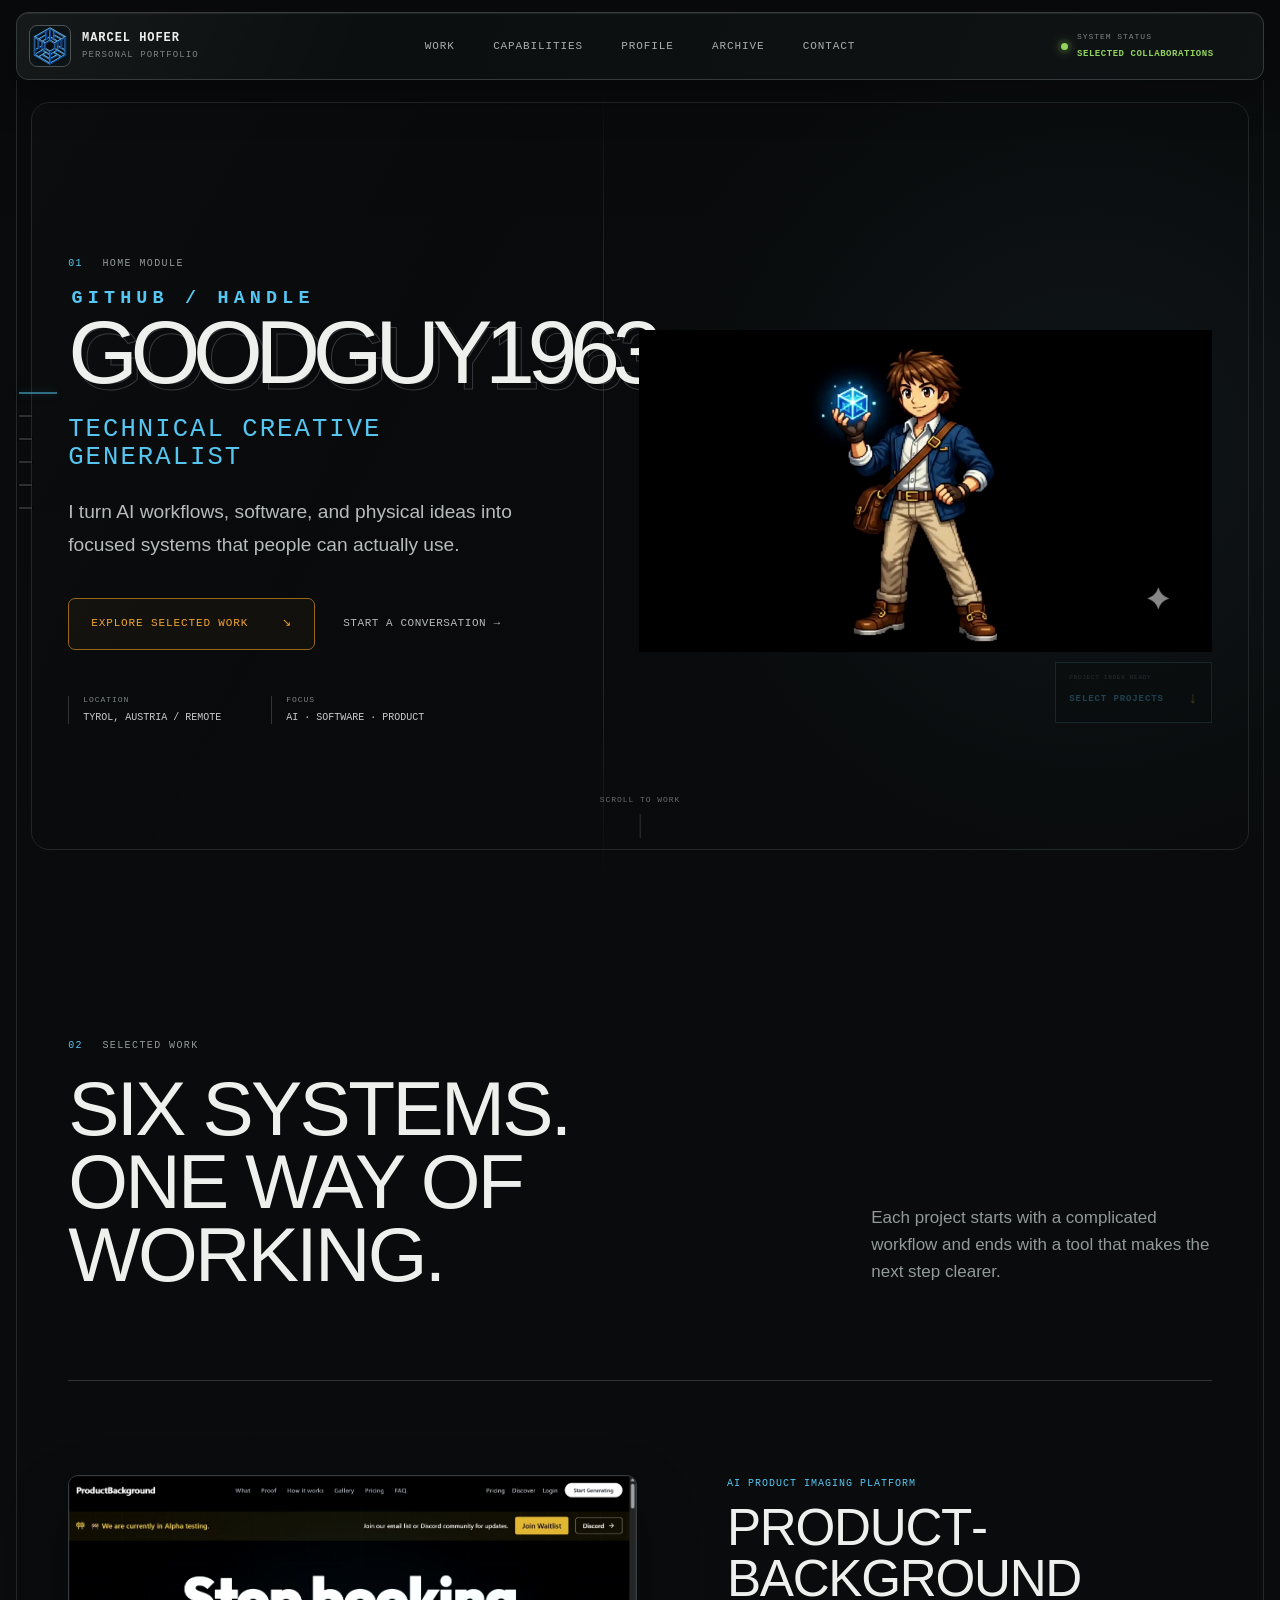
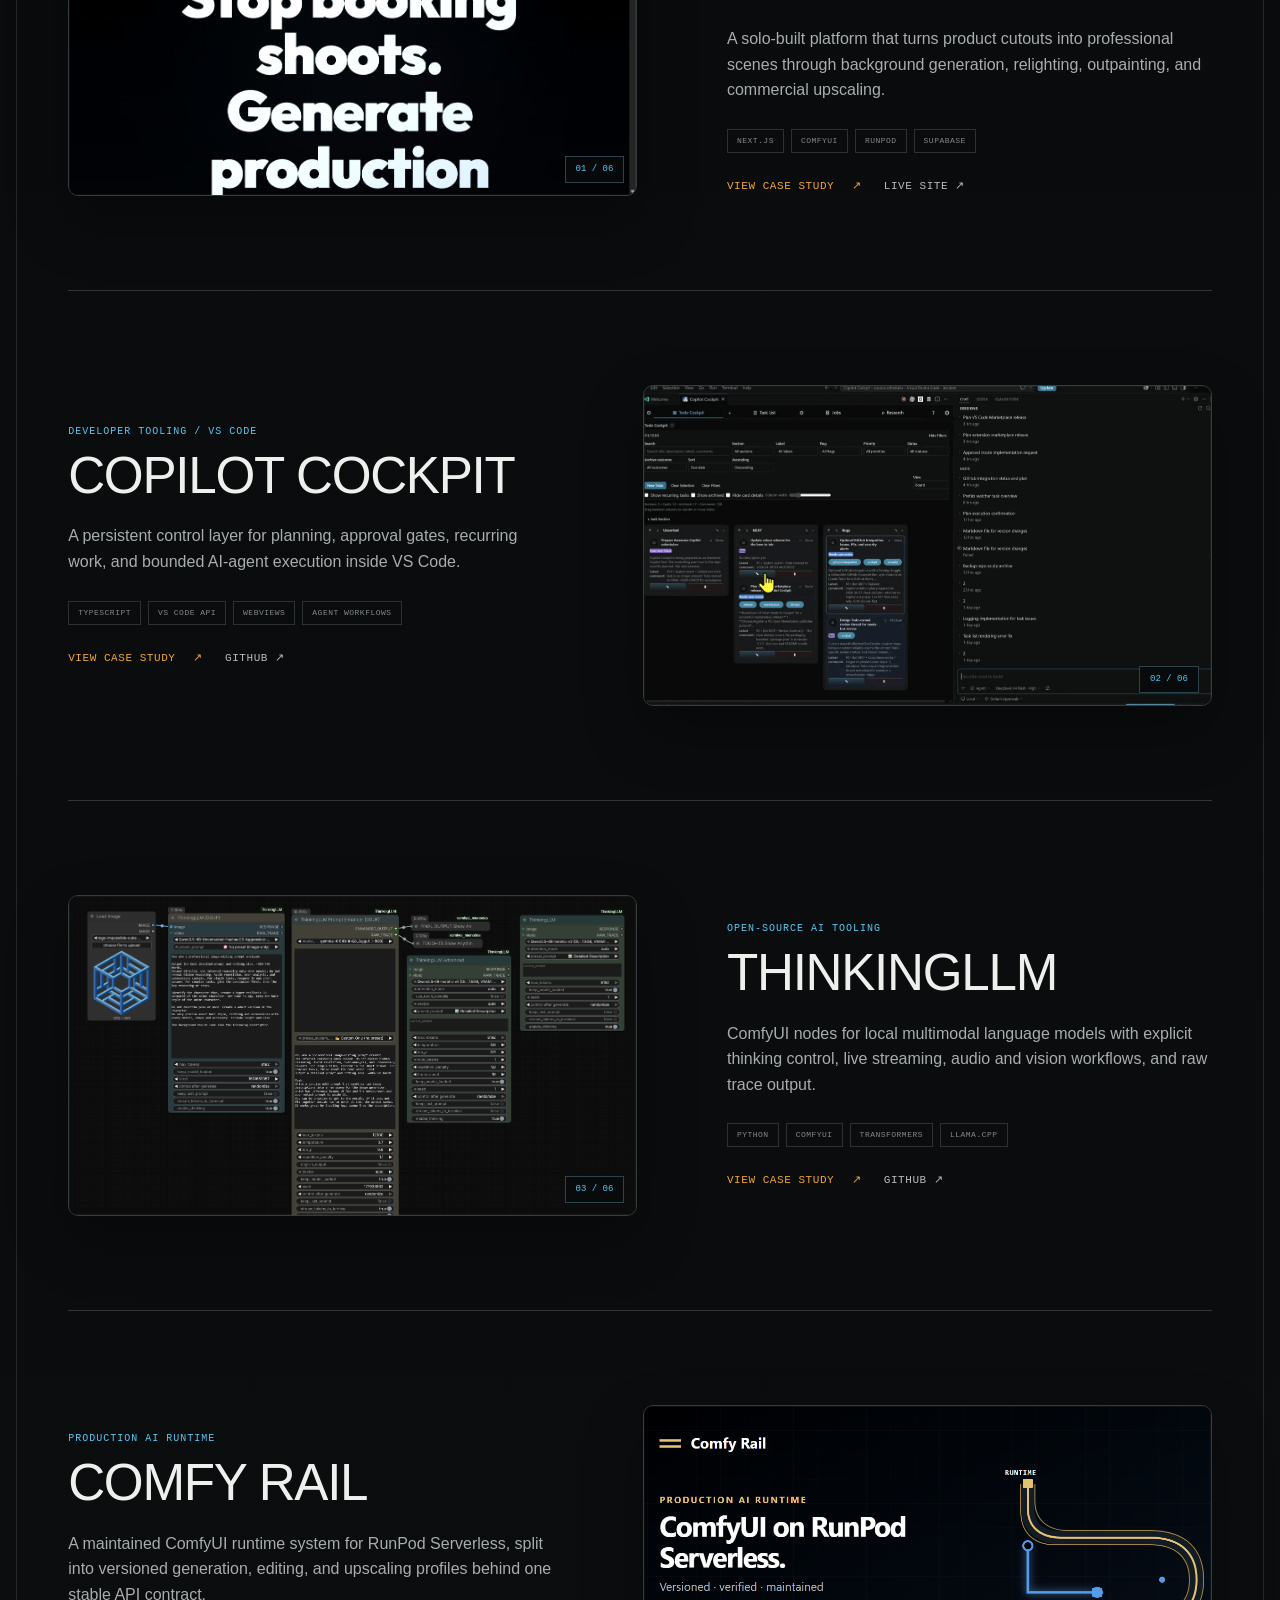
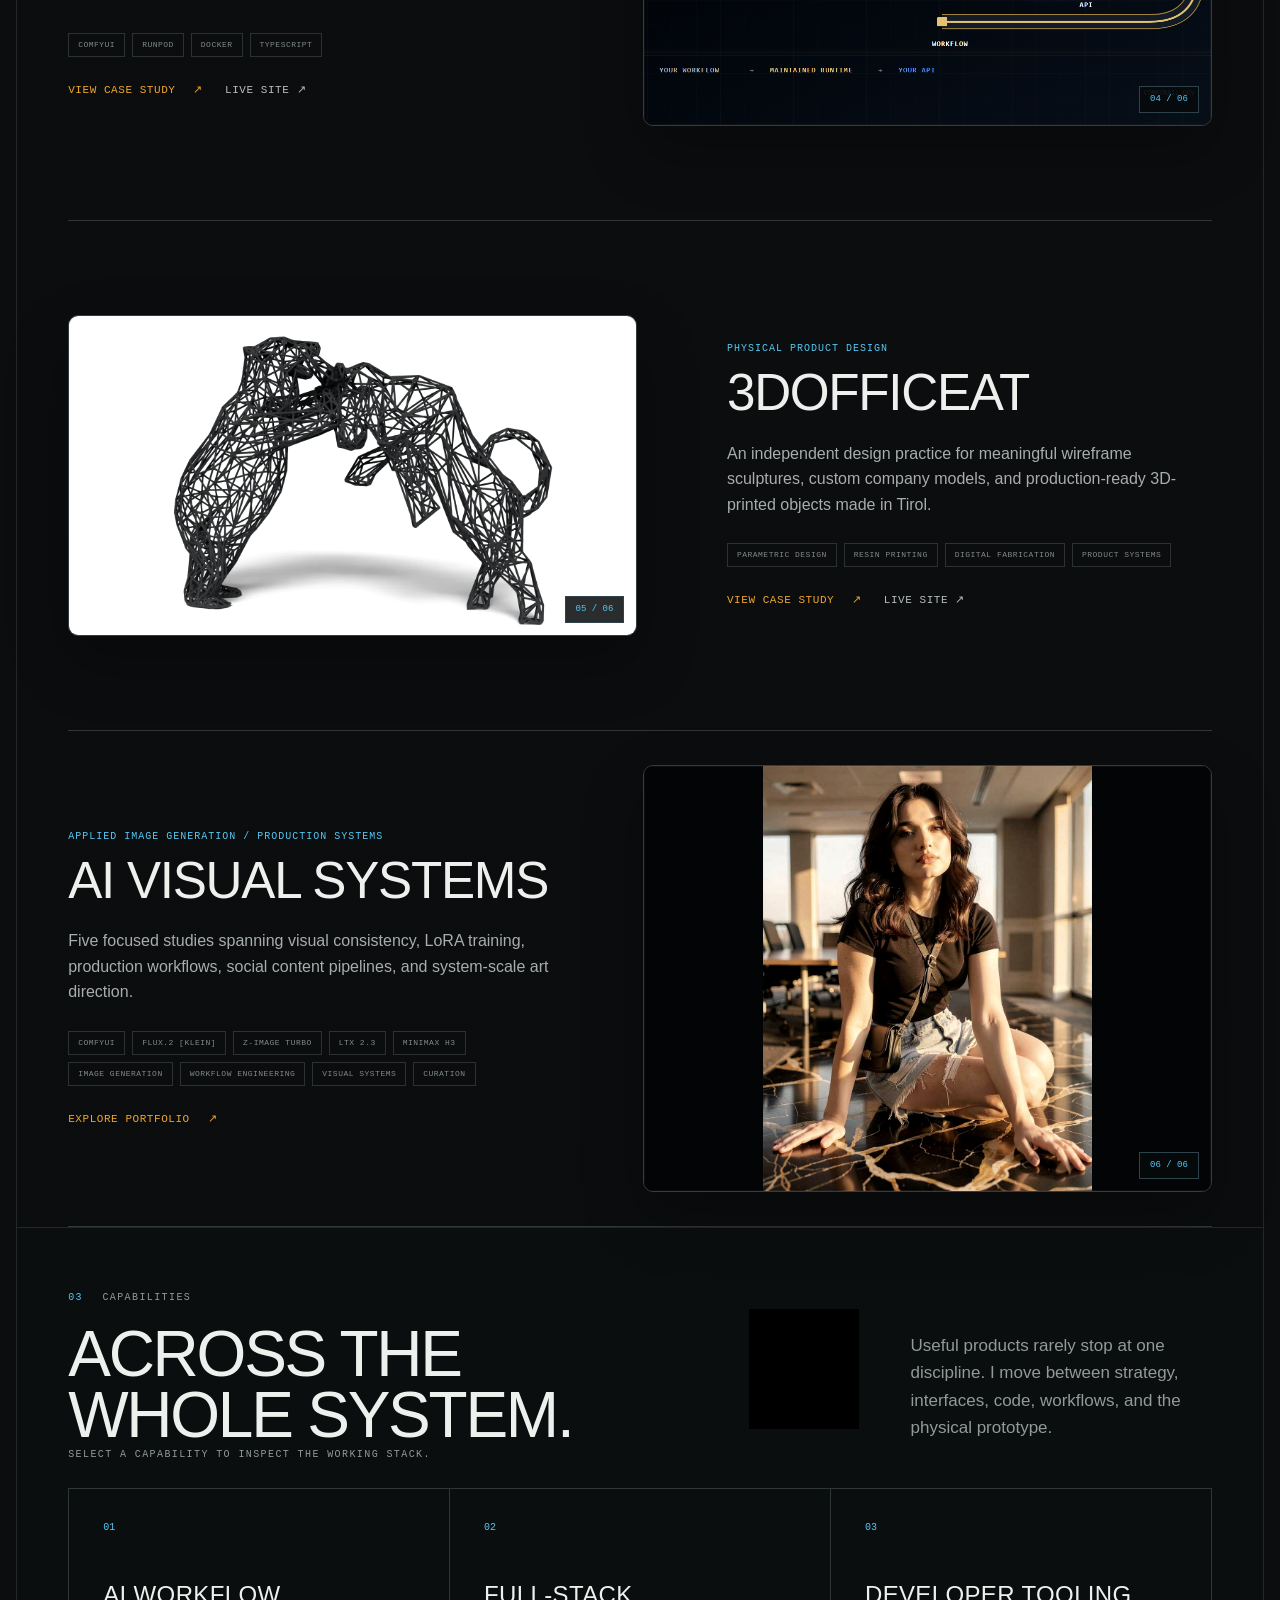
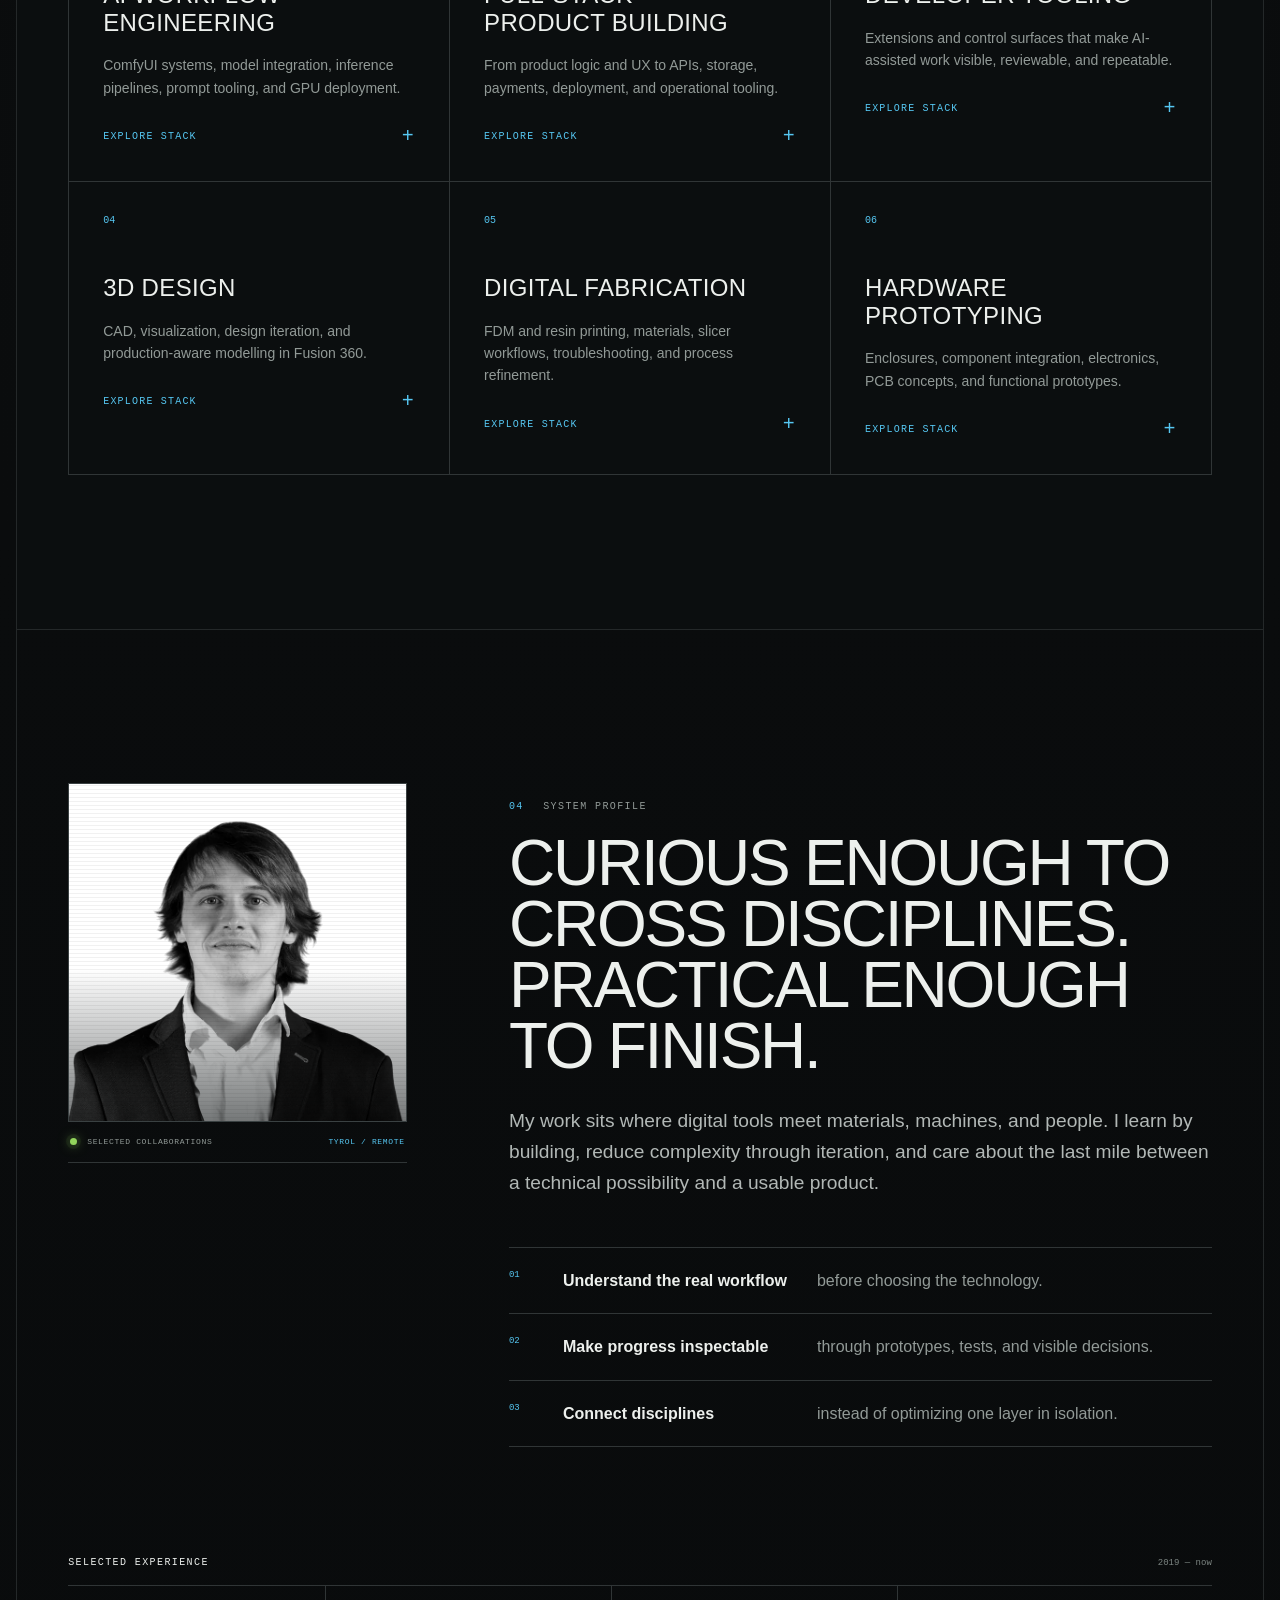
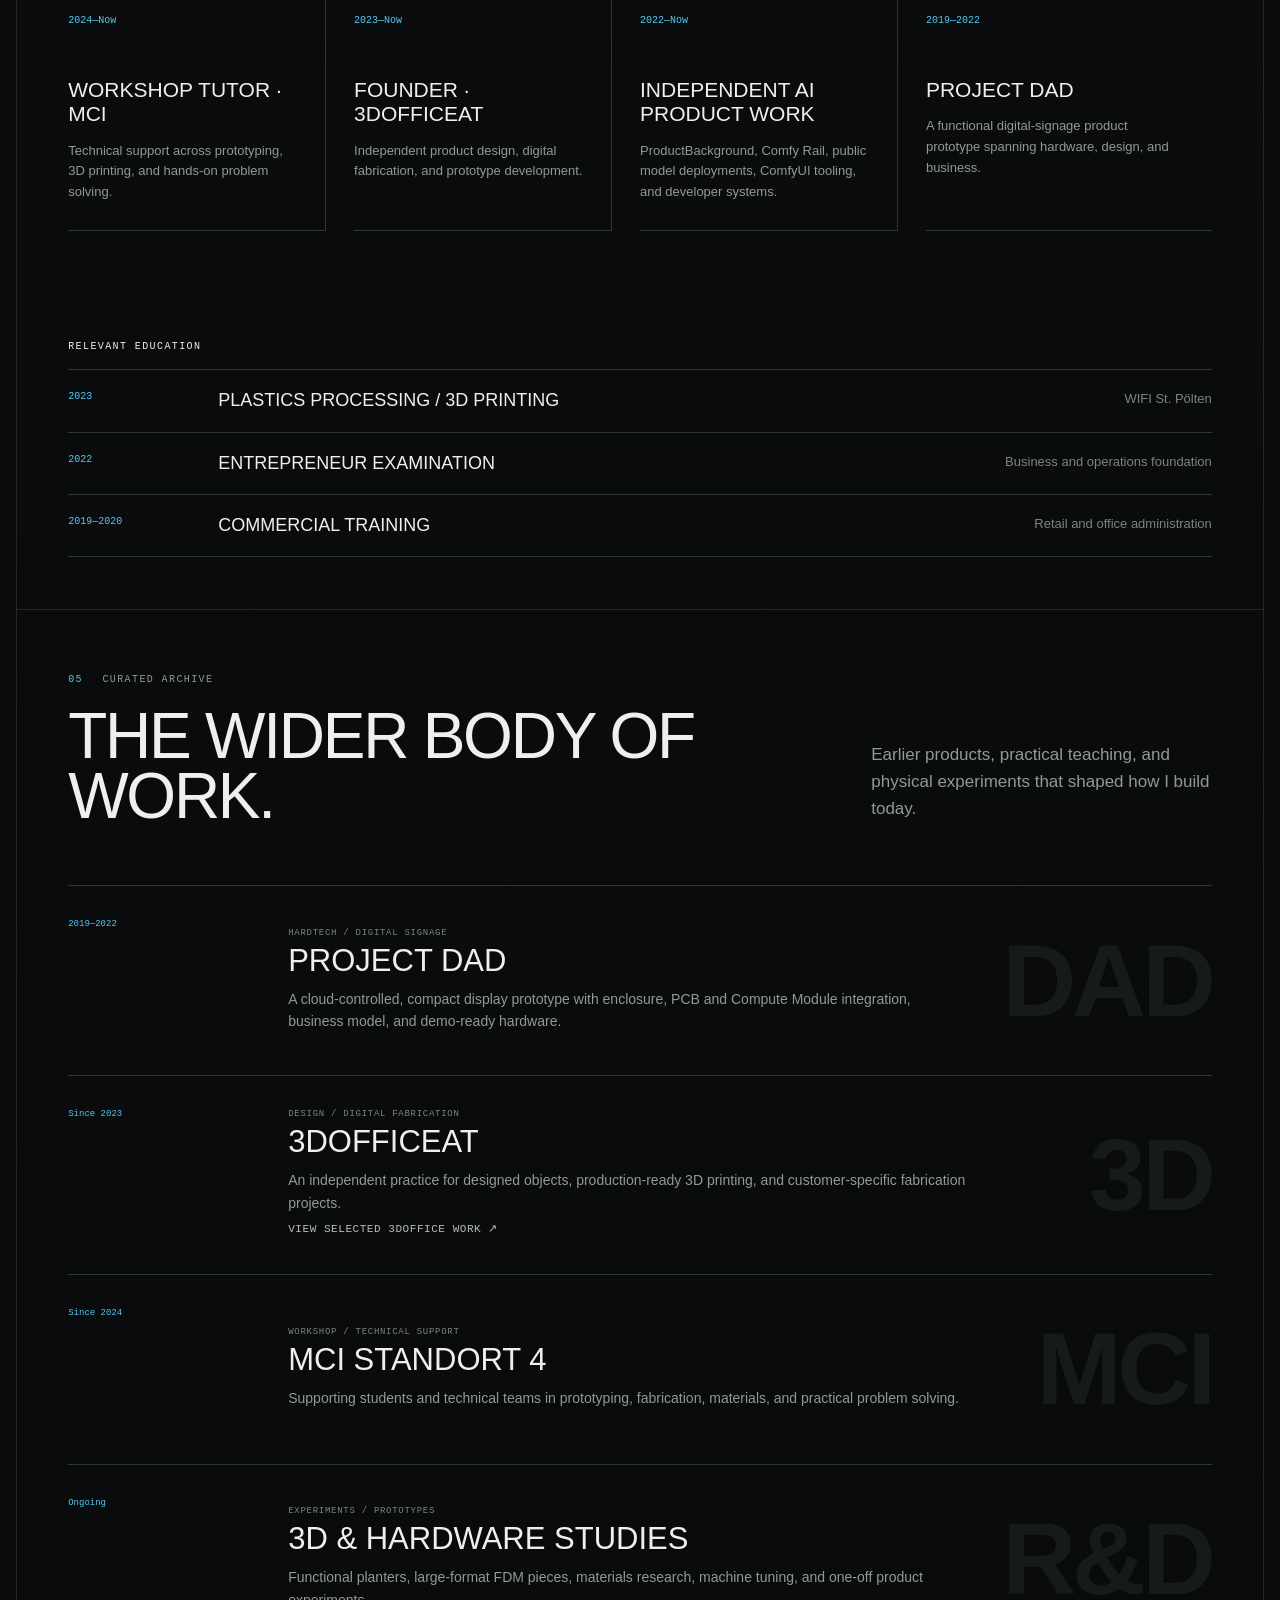
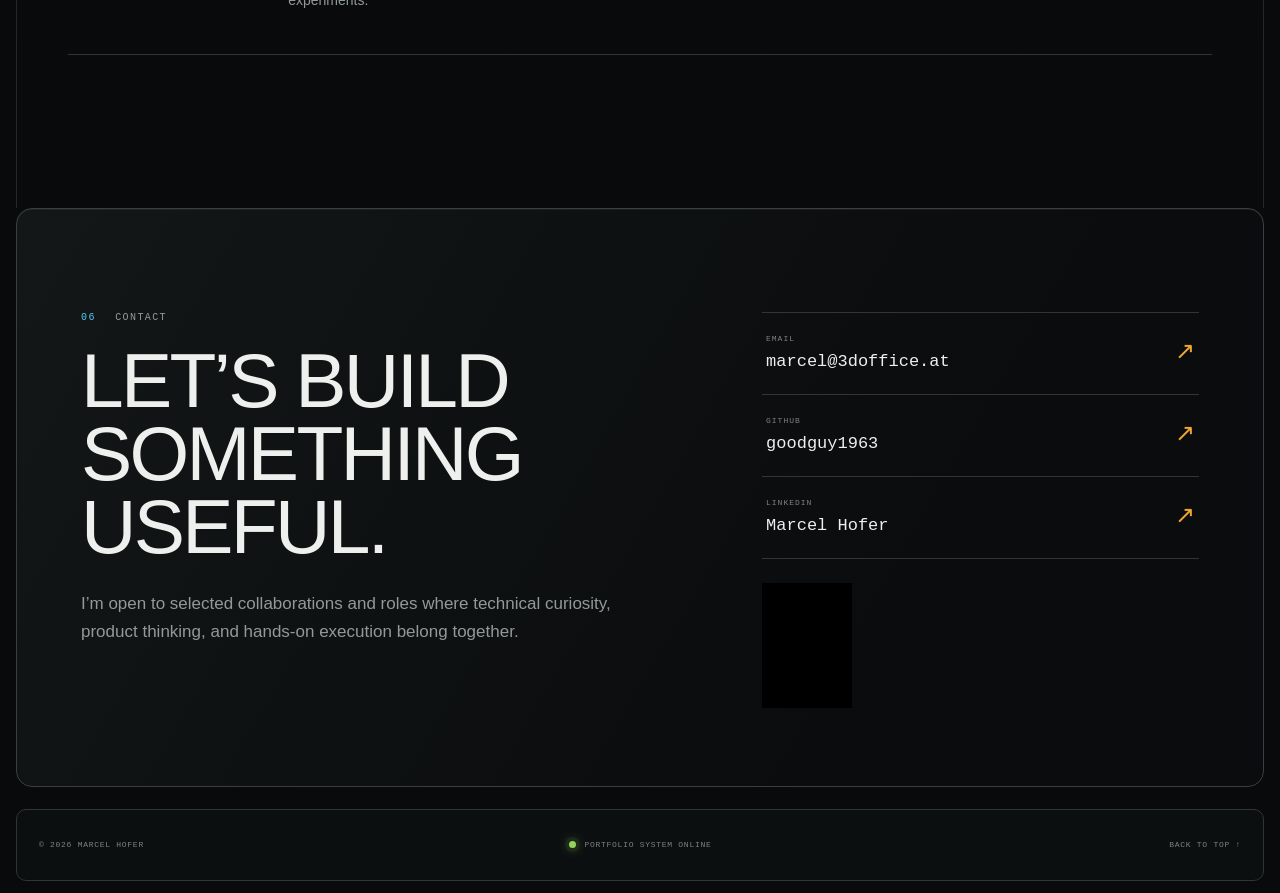
==== commit a2bb00fd: "Add expandable capability stack" ====
--- a/index.html
+++ b/index.html
@@ -25,8 +25,8 @@
     }
   </script>
   <link rel="icon" type="image/png" href="assets/images/3doffice-mark-v2.png">
-  <link rel="stylesheet" href="assets/styles.css?v=41">
-  <script src="assets/main.js?v=6" defer></script>
+  <link rel="stylesheet" href="assets/styles.css?v=42">
+  <script src="assets/main.js?v=7" defer></script>
   <title>Marcel Hofer — Technical Creative Generalist</title>
 </head>
 <body data-page="home">
@@ -190,13 +190,105 @@
         </div>
         <p>Useful products rarely stop at one discipline. I move between strategy, interfaces, code, workflows, and the physical prototype.</p>
       </header>
-      <div class="capability-grid">
-        <article data-reveal><span class="capability-number">01</span><h3>AI Workflow Engineering</h3><p>ComfyUI systems, model integration, inference pipelines, prompt tooling, and GPU deployment.</p></article>
-        <article data-reveal><span class="capability-number">02</span><h3>Full-Stack Product Building</h3><p>From product logic and UX to APIs, storage, payments, deployment, and operational tooling.</p></article>
-        <article data-reveal><span class="capability-number">03</span><h3>Developer Tooling</h3><p>Extensions and control surfaces that make AI-assisted work visible, reviewable, and repeatable.</p></article>
-        <article data-reveal><span class="capability-number">04</span><h3>3D Design</h3><p>CAD, visualization, design iteration, and production-aware modelling in Fusion 360.</p></article>
-        <article data-reveal><span class="capability-number">05</span><h3>Digital Fabrication</h3><p>FDM and resin printing, materials, slicer workflows, troubleshooting, and process refinement.</p></article>
-        <article data-reveal><span class="capability-number">06</span><h3>Hardware Prototyping</h3><p>Enclosures, component integration, electronics, PCB concepts, and functional prototypes.</p></article>
+      <p class="capability-instruction" data-reveal>Select a capability to inspect the working stack.</p>
+      <div class="capability-grid" data-capability-grid>
+        <details class="capability-card" data-reveal>
+          <summary>
+            <span class="capability-number">01</span>
+            <span class="capability-summary"><strong>AI Workflow Engineering</strong><span>ComfyUI systems, model integration, inference pipelines, prompt tooling, and GPU deployment.</span></span>
+            <span class="capability-toggle" aria-hidden="true"><span class="when-closed">Explore stack</span><span class="when-open">Close stack</span><b>+</b></span>
+          </summary>
+          <div class="capability-detail">
+            <div class="capability-focus"><span>Working focus</span><p>I build controlled image and language-model pipelines that move from experimentation into reviewable, repeatable production.</p></div>
+            <div class="capability-stack">
+              <section><h4>Core</h4><ul><li>Python</li><li>ComfyUI</li><li>PyTorch / Transformers</li><li>Hugging Face</li><li>RunPod</li><li>Docker</li></ul></section>
+              <section><h4>Familiar</h4><ul><li>llama.cpp / GGUF</li><li>Replicate</li><li>LoRA / ai-toolkit</li><li>FLUX.2</li><li>Z-Image Turbo</li><li>LTX 2.3</li><li>MiniMax H3</li></ul></section>
+            </div>
+            <div class="capability-proof"><span>Applied in</span><div><a href="cases/ai-visual-systems/">AI Visual Systems <b aria-hidden="true">↗</b></a><a href="cases/thinkingllm/">ThinkingLLM <b aria-hidden="true">↗</b></a><a href="cases/comfy-rail/">Comfy Rail <b aria-hidden="true">↗</b></a></div></div>
+          </div>
+        </details>
+
+        <details class="capability-card" data-reveal>
+          <summary>
+            <span class="capability-number">02</span>
+            <span class="capability-summary"><strong>Full-Stack Product Building</strong><span>From product logic and UX to APIs, storage, payments, deployment, and operational tooling.</span></span>
+            <span class="capability-toggle" aria-hidden="true"><span class="when-closed">Explore stack</span><span class="when-open">Close stack</span><b>+</b></span>
+          </summary>
+          <div class="capability-detail">
+            <div class="capability-focus"><span>Working focus</span><p>I carry a product from interface and business logic through persistence, payments, deployment, diagnostics, and day-to-day operation.</p></div>
+            <div class="capability-stack capability-stack--three">
+              <section><h4>Core</h4><ul><li>TypeScript</li><li>JavaScript</li><li>HTML / CSS</li><li>SQL</li><li>Next.js</li><li>React</li><li>Node.js</li></ul></section>
+              <section><h4>Tools</h4><ul><li>Supabase</li><li>PostgreSQL</li><li>Prisma</li><li>Stripe</li><li>Authentication</li></ul></section>
+              <section><h4>Familiar</h4><ul><li>Sentry</li><li>GitHub Actions</li><li>Jest</li><li>Playwright</li></ul></section>
+            </div>
+            <div class="capability-proof"><span>Applied in</span><div><a href="cases/productbackground/">ProductBackground <b aria-hidden="true">↗</b></a></div></div>
+          </div>
+        </details>
+
+        <details class="capability-card" data-reveal>
+          <summary>
+            <span class="capability-number">03</span>
+            <span class="capability-summary"><strong>Developer Tooling</strong><span>Extensions and control surfaces that make AI-assisted work visible, reviewable, and repeatable.</span></span>
+            <span class="capability-toggle" aria-hidden="true"><span class="when-closed">Explore stack</span><span class="when-open">Close stack</span><b>+</b></span>
+          </summary>
+          <div class="capability-detail">
+            <div class="capability-focus"><span>Working focus</span><p>I design tools around the real operating loop: capture work, make state visible, add review gates, and keep execution controllable.</p></div>
+            <div class="capability-stack">
+              <section><h4>Core</h4><ul><li>TypeScript</li><li>VS Code API</li><li>Webviews</li><li>MCP</li><li>SQLite / SQL.js</li></ul></section>
+              <section><h4>Tools & patterns</h4><ul><li>Zod</li><li>esbuild</li><li>Scheduling / Cron</li><li>Workspace persistence</li><li>Extension packaging</li></ul></section>
+            </div>
+            <div class="capability-proof"><span>Applied in</span><div><a href="cases/copilot-cockpit/">Copilot Cockpit <b aria-hidden="true">↗</b></a></div></div>
+          </div>
+        </details>
+
+        <details class="capability-card" data-reveal>
+          <summary>
+            <span class="capability-number">04</span>
+            <span class="capability-summary"><strong>3D Design</strong><span>CAD, visualization, design iteration, and production-aware modelling in Fusion 360.</span></span>
+            <span class="capability-toggle" aria-hidden="true"><span class="when-closed">Explore stack</span><span class="when-open">Close stack</span><b>+</b></span>
+          </summary>
+          <div class="capability-detail">
+            <div class="capability-focus"><span>Working focus</span><p>Parametric CAD, mesh repair, visualization, and design decisions shaped by how the object will actually be produced.</p></div>
+            <div class="capability-stack">
+              <section><h4>Core</h4><ul><li>Fusion 360</li><li>Meshmixer</li><li>Parametric CAD</li><li>Production modelling</li></ul></section>
+              <section><h4>Familiar</h4><ul><li>Blender</li><li>Adobe Dimension</li><li>MeshLab</li><li>Mesh optimization</li></ul></section>
+            </div>
+            <div class="capability-proof"><span>Applied in</span><div><a href="cases/3doffice/">3DOfficeAT <b aria-hidden="true">↗</b></a><a href="#archive">Project DAD <b aria-hidden="true">↓</b></a></div></div>
+          </div>
+        </details>
+
+        <details class="capability-card" data-reveal>
+          <summary>
+            <span class="capability-number">05</span>
+            <span class="capability-summary"><strong>Digital Fabrication</strong><span>FDM and resin printing, materials, slicer workflows, troubleshooting, and process refinement.</span></span>
+            <span class="capability-toggle" aria-hidden="true"><span class="when-closed">Explore stack</span><span class="when-open">Close stack</span><b>+</b></span>
+          </summary>
+          <div class="capability-detail">
+            <div class="capability-focus"><span>Working focus</span><p>I connect material choice, machine setup, slicing, maintenance, and design adaptation to make difficult prints repeatable.</p></div>
+            <div class="capability-stack capability-stack--three">
+              <section><h4>Core</h4><ul><li>FDM printing</li><li>Resin printing</li><li>Cura</li><li>PrusaSlicer</li><li>CHITUBOX</li></ul></section>
+              <section><h4>Materials</h4><ul><li>PLA</li><li>PETG</li><li>ASA</li><li>TPU</li><li>Standard resin</li><li>Strong resin</li></ul></section>
+              <section><h4>Familiar</h4><ul><li>Multi-material printing</li><li>Trotec laser</li><li>Printer maintenance</li><li>Process troubleshooting</li></ul></section>
+            </div>
+            <div class="capability-proof"><span>Applied in</span><div><a href="cases/3doffice/">3DOfficeAT <b aria-hidden="true">↗</b></a><a href="#profile">MCI workshop work <b aria-hidden="true">↓</b></a></div></div>
+          </div>
+        </details>
+
+        <details class="capability-card" data-reveal>
+          <summary>
+            <span class="capability-number">06</span>
+            <span class="capability-summary"><strong>Hardware Prototyping</strong><span>Enclosures, component integration, electronics, PCB concepts, and functional prototypes.</span></span>
+            <span class="capability-toggle" aria-hidden="true"><span class="when-closed">Explore stack</span><span class="when-open">Close stack</span><b>+</b></span>
+          </summary>
+          <div class="capability-detail">
+            <div class="capability-focus"><span>Working focus</span><p>I bring electronics, mechanical packaging, and fabricated parts together early enough to expose real integration problems.</p></div>
+            <div class="capability-stack">
+              <section><h4>Core</h4><ul><li>Raspberry Pi CM4</li><li>Connector PCB</li><li>Enclosure integration</li><li>Soldering</li><li>Multimeter</li></ul></section>
+              <section><h4>Familiar</h4><ul><li>Robotics environments</li><li>Prototype diagnostics</li></ul></section>
+            </div>
+            <div class="capability-proof"><span>Applied in</span><div><a href="#archive">Project DAD <b aria-hidden="true">↓</b></a></div></div>
+          </div>
+        </details>
       </div>
     </section>
 
--- a/assets/styles.css
+++ b/assets/styles.css
@@ -410,12 +410,44 @@
 .project-copy .case-actions { margin-top: 0; }
 
 .capabilities { background: #0b0e0f; }
+.capability-instruction { margin: -56px 0 26px; color: var(--muted); font: 10px/1.4 var(--mono); letter-spacing: .14em; text-transform: uppercase; }
 .capability-grid { display: grid; grid-template-columns: repeat(3, 1fr); border-top: 1px solid var(--line); border-left: 1px solid var(--line); }
-.capability-grid article { min-height: 250px; padding: 34px; border-right: 1px solid var(--line); border-bottom: 1px solid var(--line); transition: background .35s ease; }
-.capability-grid article:hover { background: #111516; }
+.capability-card { min-width: 0; min-height: 250px; border-right: 1px solid var(--line); border-bottom: 1px solid var(--line); transition: background .3s ease, box-shadow .3s ease; }
+.capability-card:hover { background: #111516; }
+.capability-card[open] { grid-column: 1 / -1; background: #101415; box-shadow: inset 0 2px 0 var(--cyan); }
+.capability-card summary { min-height: 249px; padding: 34px; display: grid; grid-template-rows: auto 1fr auto; cursor: pointer; list-style: none; }
+.capability-card summary::-webkit-details-marker { display: none; }
+.capability-card summary:focus-visible { outline: 2px solid var(--cyan); outline-offset: -5px; }
 .capability-number { display: block; margin-bottom: 48px; color: var(--cyan); font: 10px/1 var(--mono); }
-.capability-grid h3 { max-width: 270px; margin: 0; font: 500 24px/1.15 var(--display); letter-spacing: .015em; text-transform: uppercase; }
-.capability-grid p { max-width: 330px; margin: 18px 0 0; color: var(--muted); font-size: 14px; }
+.capability-summary { display: block; align-self: end; }
+.capability-summary strong { display: block; max-width: 270px; margin: 0; font: 500 24px/1.15 var(--display); letter-spacing: .015em; text-transform: uppercase; }
+.capability-summary > span { display: block; max-width: 330px; margin-top: 18px; color: var(--muted); font-size: 14px; }
+.capability-toggle { margin-top: 28px; display: flex; align-items: center; justify-content: space-between; gap: 20px; color: var(--cyan); font: 10px/1 var(--mono); letter-spacing: .12em; text-transform: uppercase; }
+.capability-toggle b { font: 400 20px/1 var(--mono); transition: transform .25s ease; }
+.capability-toggle .when-open { display: none; }
+.capability-card[open] .capability-toggle .when-closed { display: none; }
+.capability-card[open] .capability-toggle .when-open { display: inline; }
+.capability-card[open] .capability-toggle b { transform: rotate(45deg); }
+.capability-card[open] summary { min-height: 0; padding-bottom: 30px; grid-template-columns: 70px minmax(0, 1fr) auto; grid-template-rows: auto; align-items: center; border-bottom: 1px solid var(--line); }
+.capability-card[open] .capability-number { margin: 0; }
+.capability-card[open] .capability-summary { align-self: center; }
+.capability-card[open] .capability-summary strong { max-width: none; font-size: clamp(26px, 3vw, 42px); }
+.capability-card[open] .capability-summary > span { display: none; }
+.capability-card[open] .capability-toggle { margin: 0; min-width: 116px; }
+.capability-detail { padding: 34px; display: grid; grid-template-columns: minmax(230px, .7fr) minmax(0, 1.5fr); gap: 40px clamp(42px, 6vw, 90px); animation: capability-detail-in .28s ease both; }
+.capability-focus > span, .capability-stack h4, .capability-proof > span { color: var(--cyan); font: 10px/1.2 var(--mono); letter-spacing: .12em; text-transform: uppercase; }
+.capability-focus p { max-width: 430px; margin: 18px 0 0; color: var(--text); font-size: clamp(17px, 1.5vw, 21px); line-height: 1.55; }
+.capability-stack { display: grid; grid-template-columns: repeat(2, minmax(0, 1fr)); gap: 34px; }
+.capability-stack--three { grid-template-columns: repeat(3, minmax(0, 1fr)); }
+.capability-stack section { padding-left: 18px; border-left: 1px solid var(--line); }
+.capability-stack h4 { margin: 0 0 16px; }
+.capability-stack ul { margin: 0; padding: 0; display: flex; flex-wrap: wrap; align-content: start; gap: 7px; list-style: none; }
+.capability-stack li { padding: 7px 9px; border: 1px solid var(--line); color: #c0c6c4; font: 10px/1.2 var(--mono); letter-spacing: .035em; text-transform: uppercase; }
+.capability-proof { grid-column: 1 / -1; padding-top: 24px; display: grid; grid-template-columns: minmax(130px, .25fr) 1fr; align-items: start; gap: 24px; border-top: 1px solid var(--line); }
+.capability-proof div { display: flex; flex-wrap: wrap; gap: 12px 28px; }
+.capability-proof a { color: var(--text); font: 12px/1.4 var(--mono); letter-spacing: .08em; text-transform: uppercase; text-decoration-color: var(--cyan); text-underline-offset: 5px; }
+.capability-proof a:hover { color: var(--cyan); }
+@keyframes capability-detail-in { from { opacity: 0; transform: translateY(-8px); } to { opacity: 1; transform: translateY(0); } }
 
 .profile { display: grid; grid-template-columns: minmax(300px, .65fr) minmax(400px, 1.35fr); gap: 0 clamp(60px, 8vw, 130px); }
 #profile { padding-bottom: clamp(24px, 4vw, 68px); }
@@ -653,6 +685,7 @@
 }
 
 @media (max-width: 960px) {
+  .capability-detail { grid-template-columns: 1fr; }
   .visual-systems-hero { grid-template-columns: 1fr; }
   .visual-systems-hero-media { width: min(100%, 520px); justify-self: end; }
   .visual-system-entry, .visual-system-entry--feature { min-height: 0; padding: 56px 0; grid-template-columns: 1fr 1fr; gap: 30px; }
@@ -707,7 +740,18 @@
   .hero { padding: 78px 18px 84px; }.hero::before { inset: 12px 5px 22px; }.hero h1 { font-size: clamp(64px, 22vw, 94px); }.hero h1 > span { margin-bottom: .7em; }.hero h1 strong { max-width: 100%; font-size: clamp(44px, 13vw, 66px); letter-spacing: -.07em; }.role { font-size: 15px; line-height: 1.45; }.hero-lede { font-size: 16px; }.hero-actions { align-items: stretch; flex-direction: column; }.button { width: 100%; }.text-link { padding: 12px 2px; }.hero-meta { gap: 20px; flex-direction: column; }.hero-showcase { margin-inline: -6px; }.hero-showcase-label { top: calc(100% + 8px); }
   .section { padding: 96px 18px; }.section-heading { margin-bottom: 50px; }.section-heading h2, .profile h2, .contact h2 { font-size: clamp(42px, 14vw, 62px); }
   .project-copy h3 { font-size: 42px; }.tag-list { gap: 5px; }
-  .capability-grid { grid-template-columns: 1fr; }.capability-grid article { min-height: 210px; padding: 26px; }.capability-number { margin-bottom: 34px; }
+  .capability-instruction { margin-top: -30px; }
+  .capability-grid { grid-template-columns: 1fr; }
+  .capability-card { min-height: 210px; }
+  .capability-card summary { min-height: 209px; padding: 26px; }
+  .capability-number { margin-bottom: 34px; }
+  .capability-card[open] summary { padding: 26px; grid-template-columns: 42px minmax(0, 1fr) auto; }
+  .capability-card[open] .capability-number { margin: 0; }
+  .capability-card[open] .capability-toggle { min-width: 0; }
+  .capability-card[open] .capability-toggle span { position: absolute; width: 1px; height: 1px; overflow: hidden; clip: rect(0 0 0 0); }
+  .capability-detail { padding: 28px 26px 34px; grid-template-columns: 1fr; gap: 34px; }
+  .capability-stack, .capability-stack--three { grid-template-columns: 1fr; gap: 24px; }
+  .capability-proof { grid-template-columns: 1fr; gap: 16px; }
   .profile-portrait { max-width: none; }.profile-principles p { padding: 18px 0 18px 48px; }.profile-principles p > span { top: 18px; }.timeline { grid-template-columns: 1fr; }.timeline li, .timeline li:not(:last-child) { min-height: auto; margin: 0; padding: 25px 0; border-right: 0; }.timeline time { margin-bottom: 22px; }.education-panel dl div { grid-template-columns: 82px 1fr; }.education-panel dd { flex-direction: column; gap: 4px; }
   .archive-list article { min-height: 0; padding: 28px 0; grid-template-columns: 1fr; gap: 12px; }
   .contact { padding: 58px 22px; gap: 48px; }.contact-links span { font-size: 13px; }.contact-character { margin: 20px 0 -18px; }
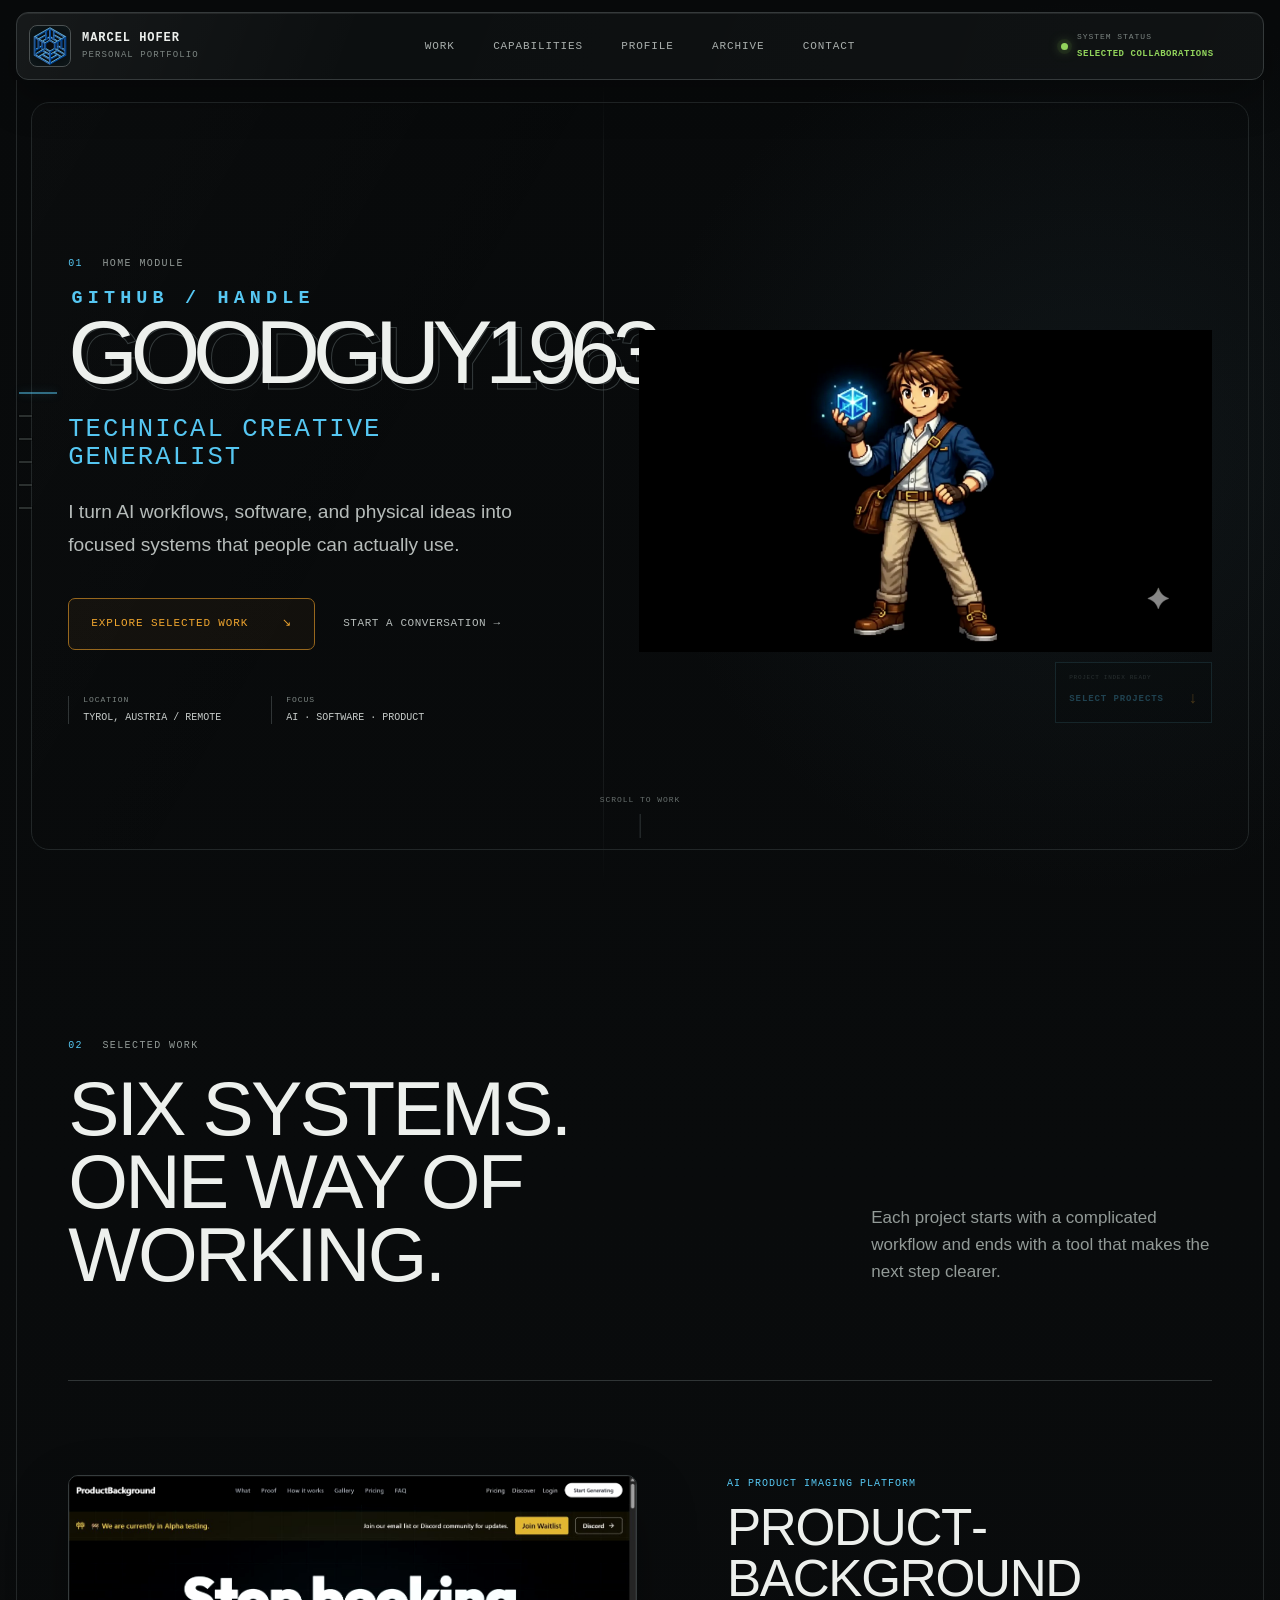
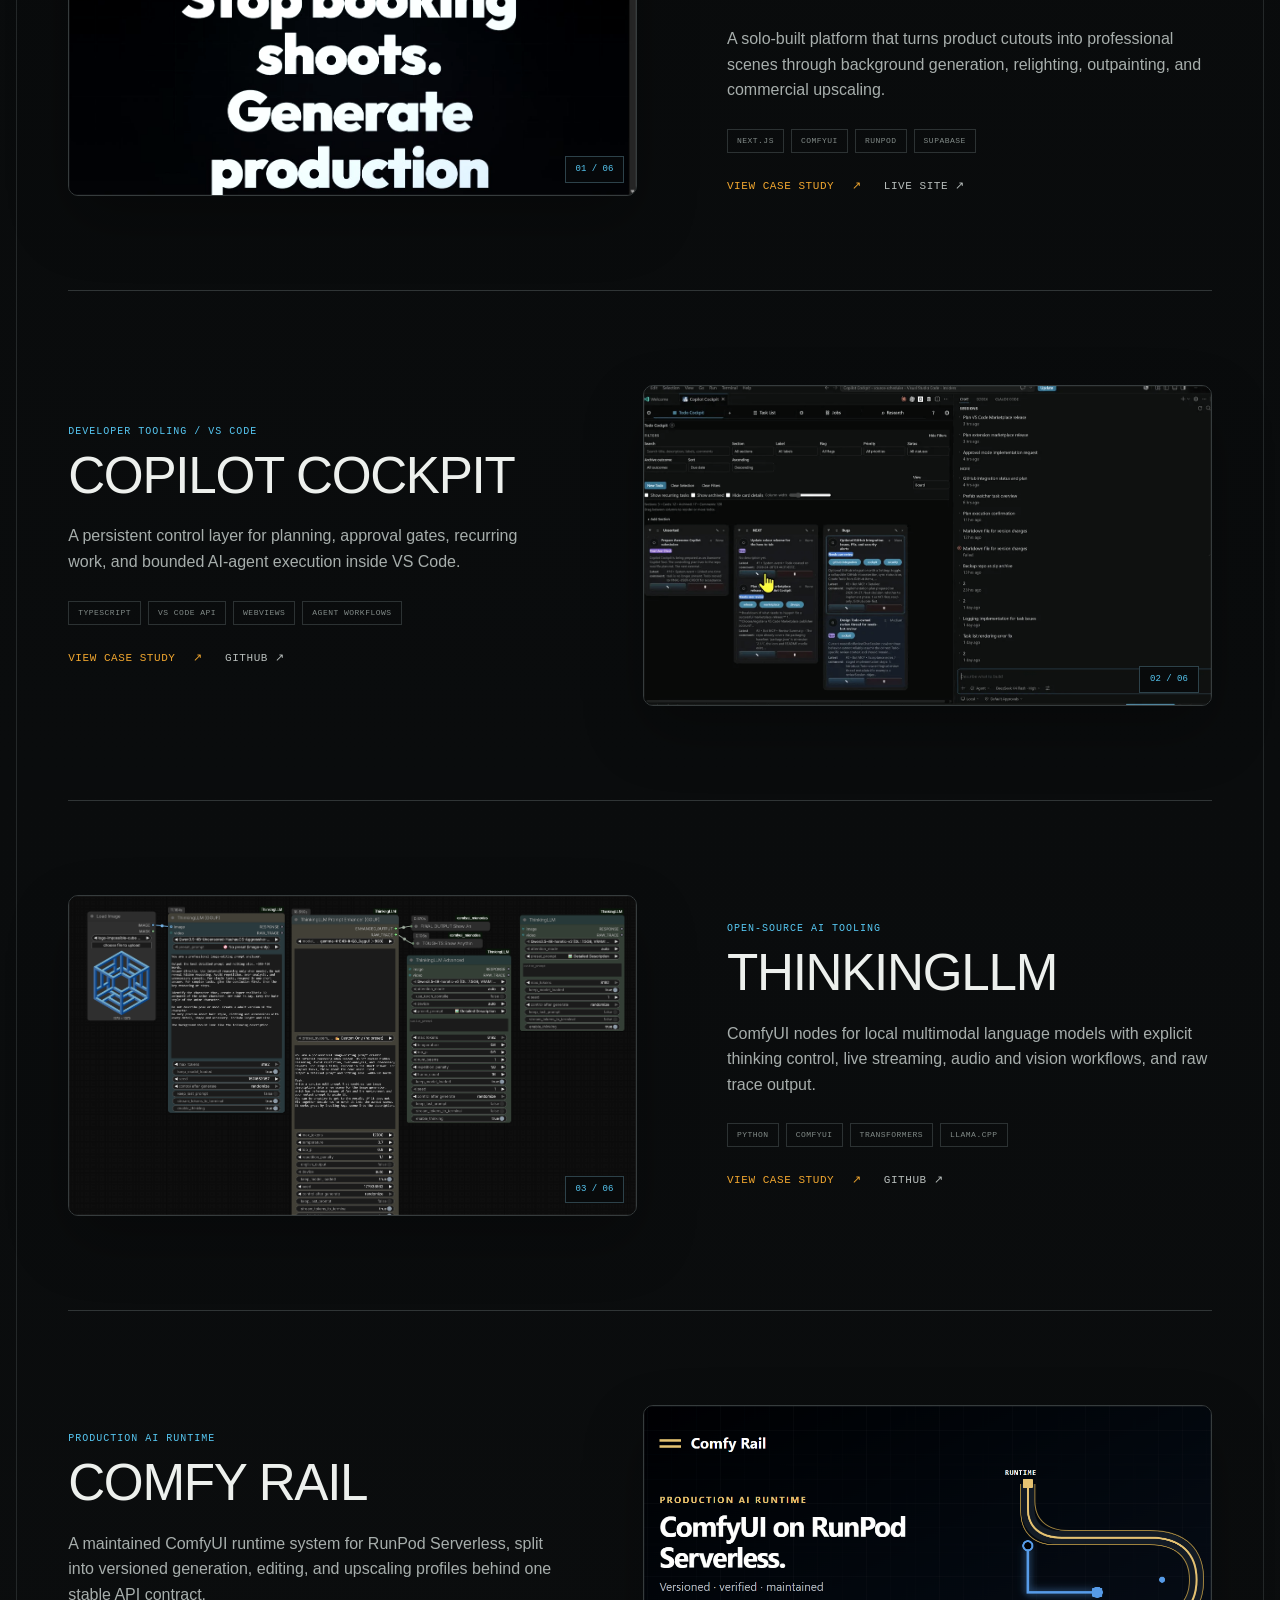
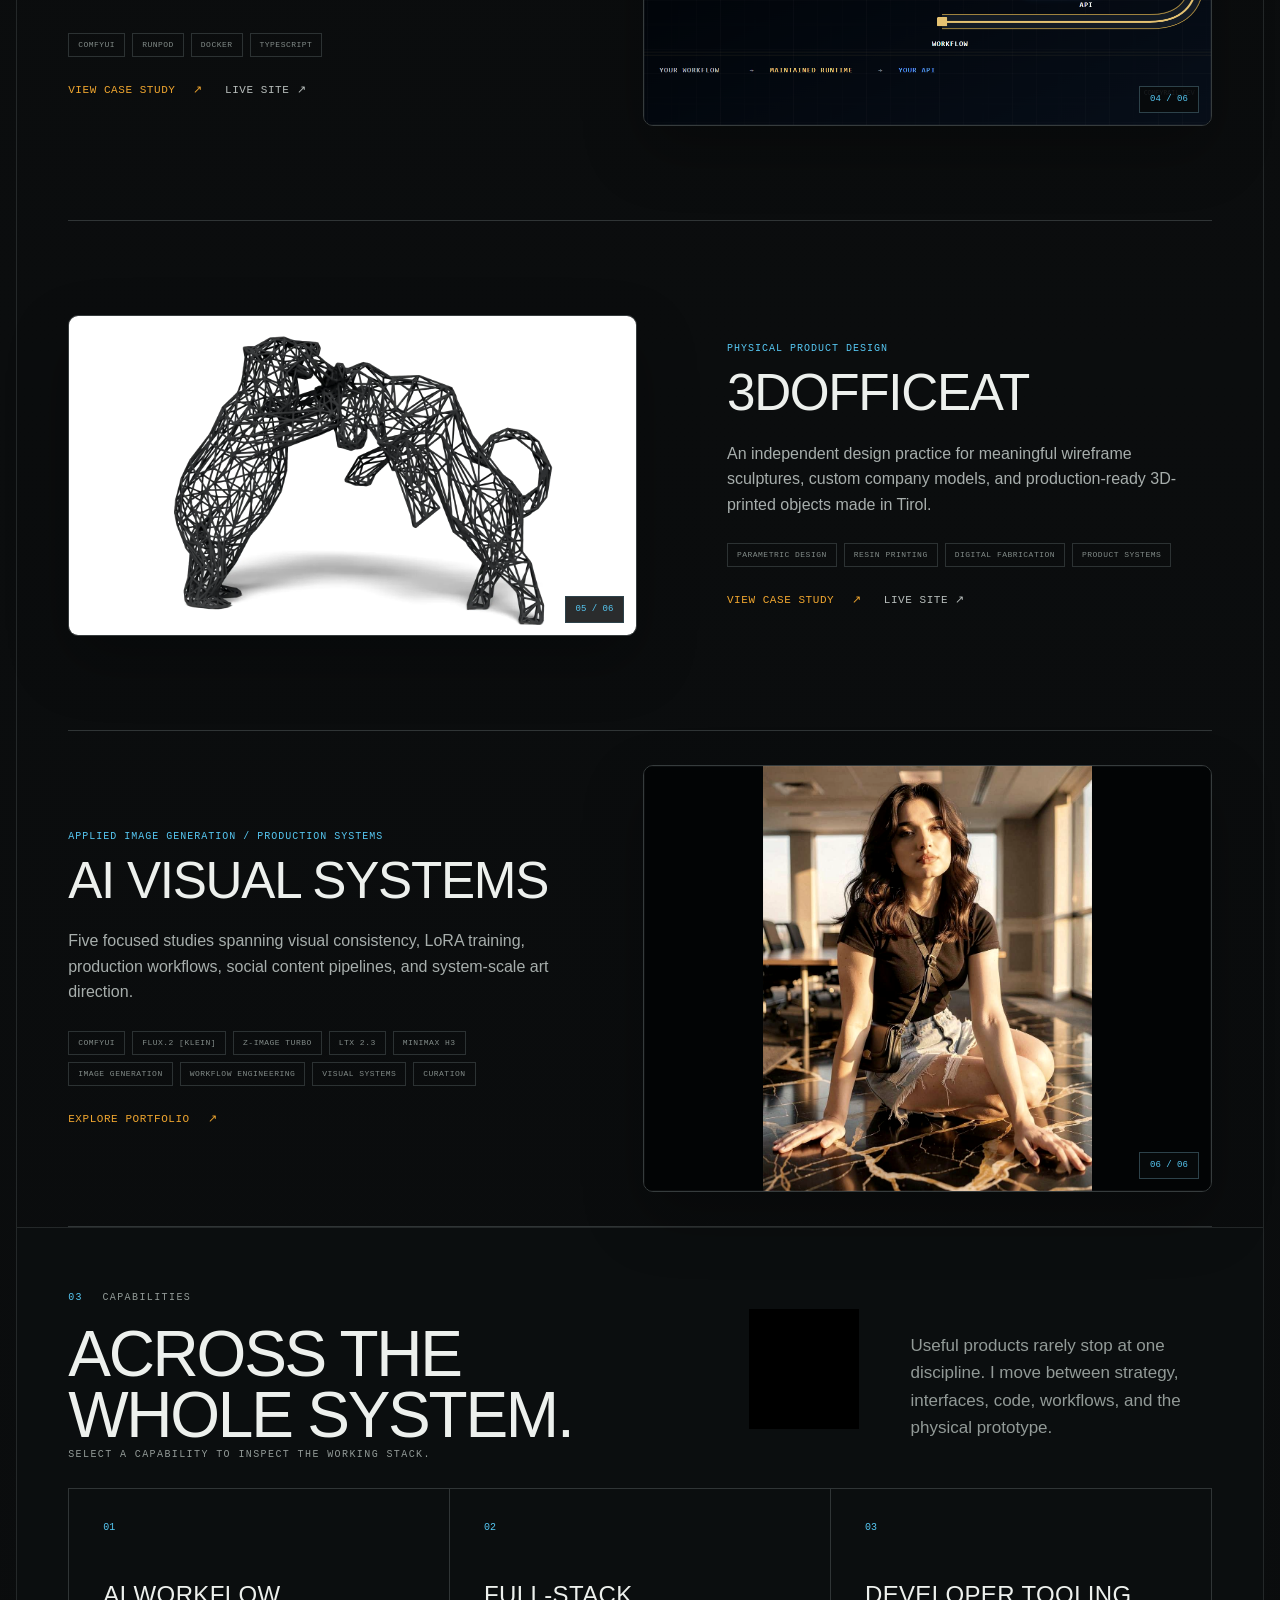
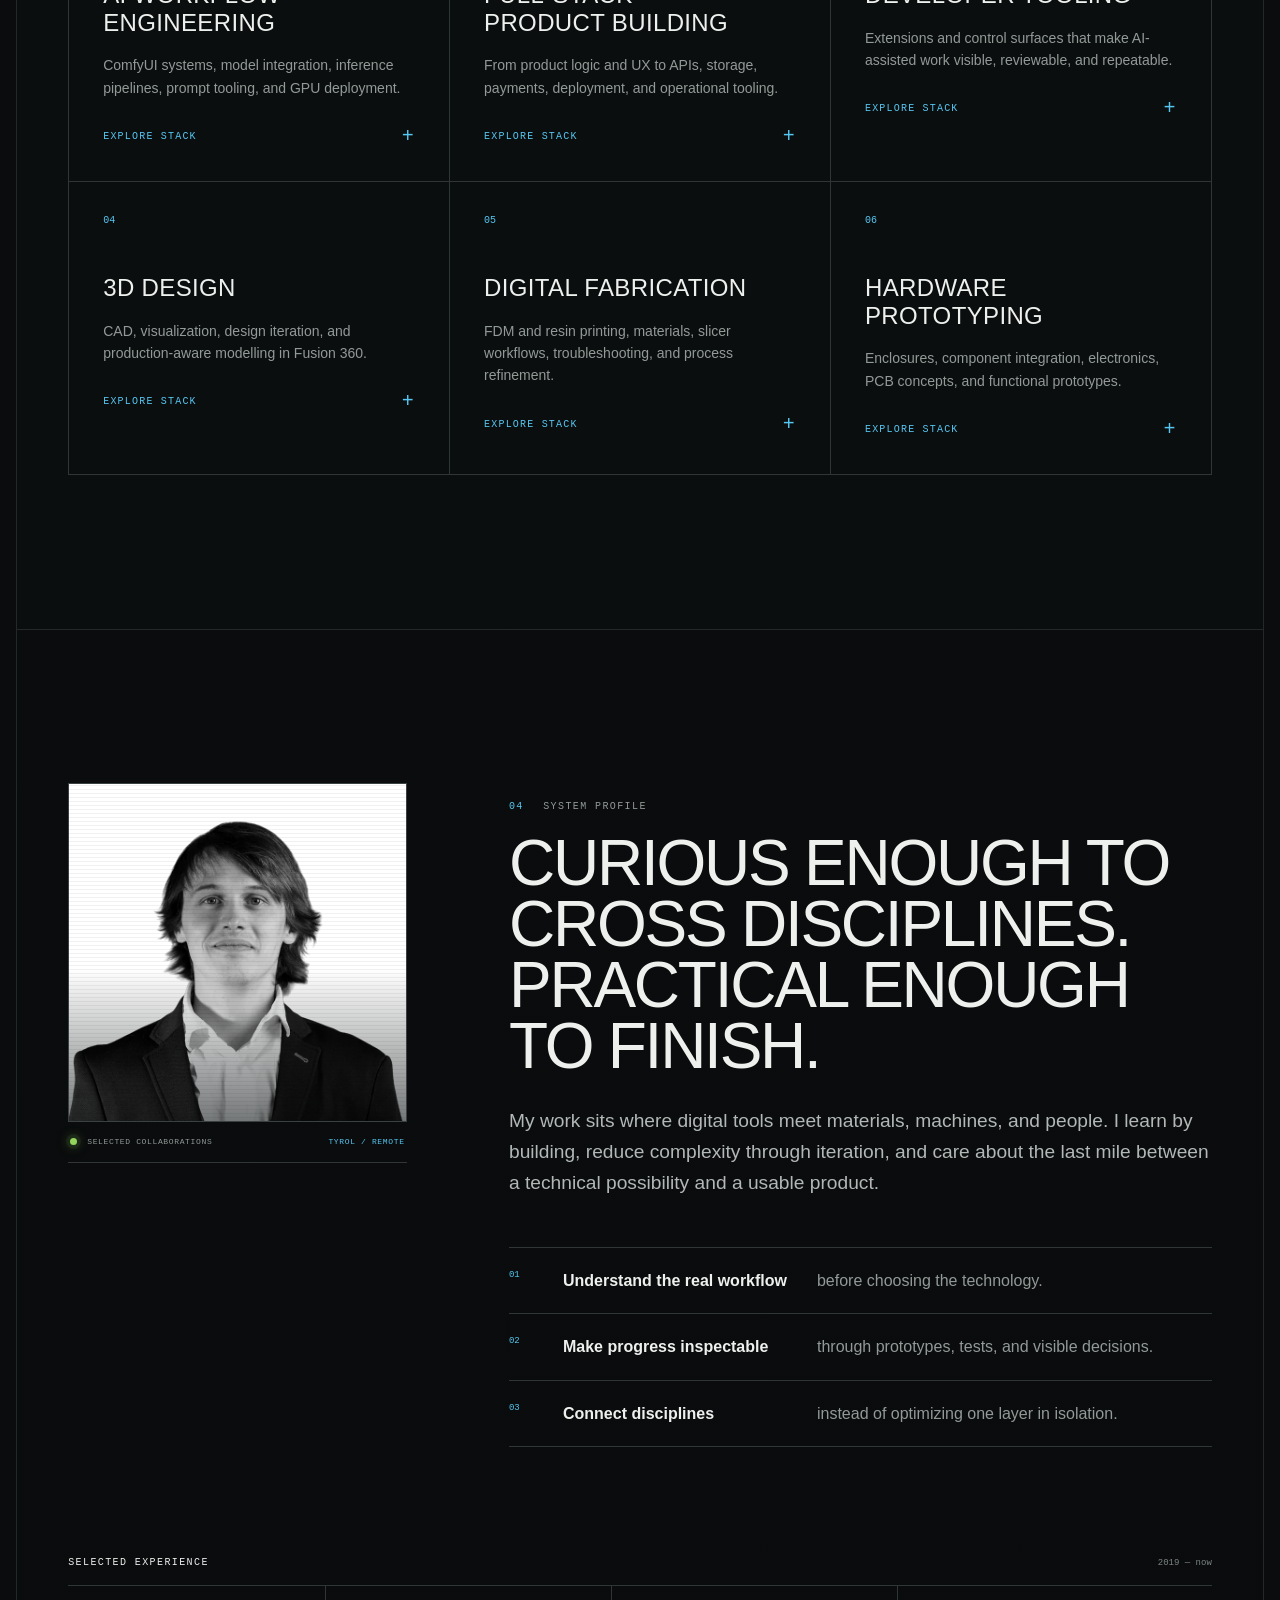
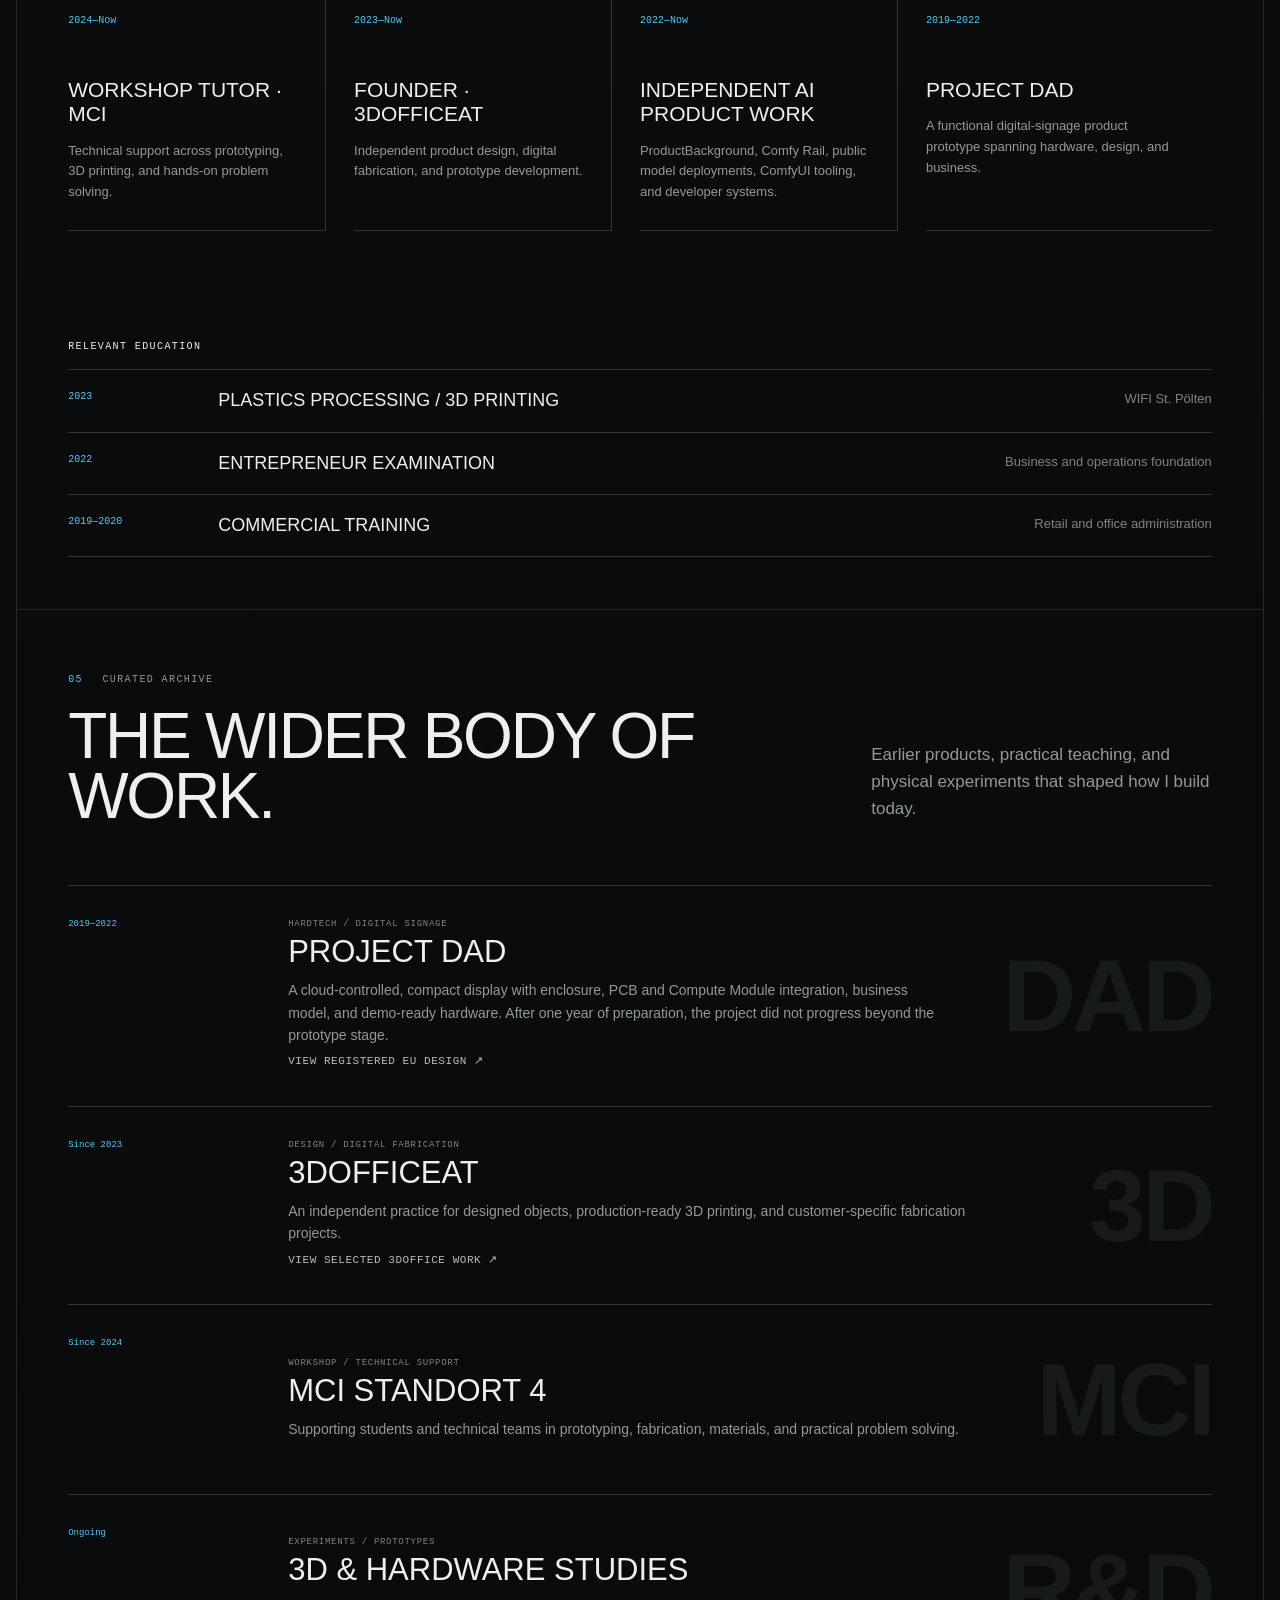
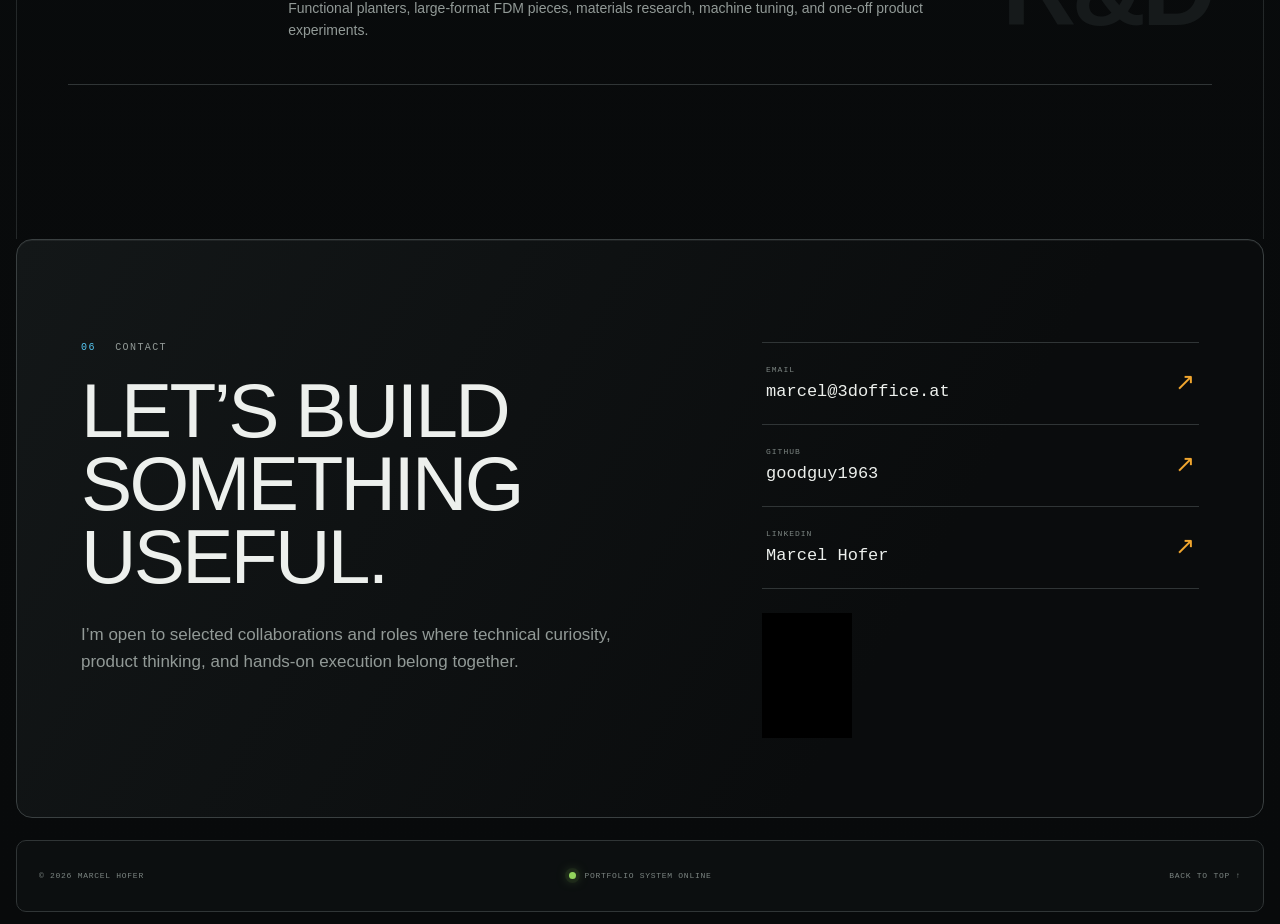
==== commit 4a3cbe10: "Add Project DAD design registration" ====
--- a/index.html
+++ b/index.html
@@ -334,7 +334,7 @@
         <p>Earlier products, practical teaching, and physical experiments that shaped how I build today.</p>
       </header>
       <div class="archive-list">
-        <article data-reveal><span>2019—2022</span><div><p>Hardtech / Digital signage</p><h3>Project DAD</h3><p>A cloud-controlled, compact display prototype with enclosure, PCB and Compute Module integration, business model, and demo-ready hardware.</p></div><b aria-hidden="true">DAD</b></article>
+        <article data-reveal><span>2019—2022</span><div><p>Hardtech / Digital signage</p><h3>Project DAD</h3><p>A cloud-controlled, compact display with enclosure, PCB and Compute Module integration, business model, and demo-ready hardware. After one year of preparation, the project did not progress beyond the prototype stage.</p><a class="text-link" href="https://euipo.europa.eu/eSearch/#details/designs/015003811-0001">View registered EU design <span aria-hidden="true">↗</span></a></div><b aria-hidden="true">DAD</b></article>
         <article data-reveal><span>Since 2023</span><div><p>Design / Digital fabrication</p><h3>3DOfficeAT</h3><p>An independent practice for designed objects, production-ready 3D printing, and customer-specific fabrication projects.</p><a class="text-link" href="cases/3doffice/">View selected 3DOffice work <span aria-hidden="true">↗</span></a></div><b aria-hidden="true">3D</b></article>
         <article data-reveal><span>Since 2024</span><div><p>Workshop / Technical support</p><h3>MCI Standort 4</h3><p>Supporting students and technical teams in prototyping, fabrication, materials, and practical problem solving.</p></div><b aria-hidden="true">MCI</b></article>
         <article data-reveal><span>Ongoing</span><div><p>Experiments / Prototypes</p><h3>3D & Hardware Studies</h3><p>Functional planters, large-format FDM pieces, materials research, machine tuning, and one-off product experiments.</p></div><b aria-hidden="true">R&amp;D</b></article>
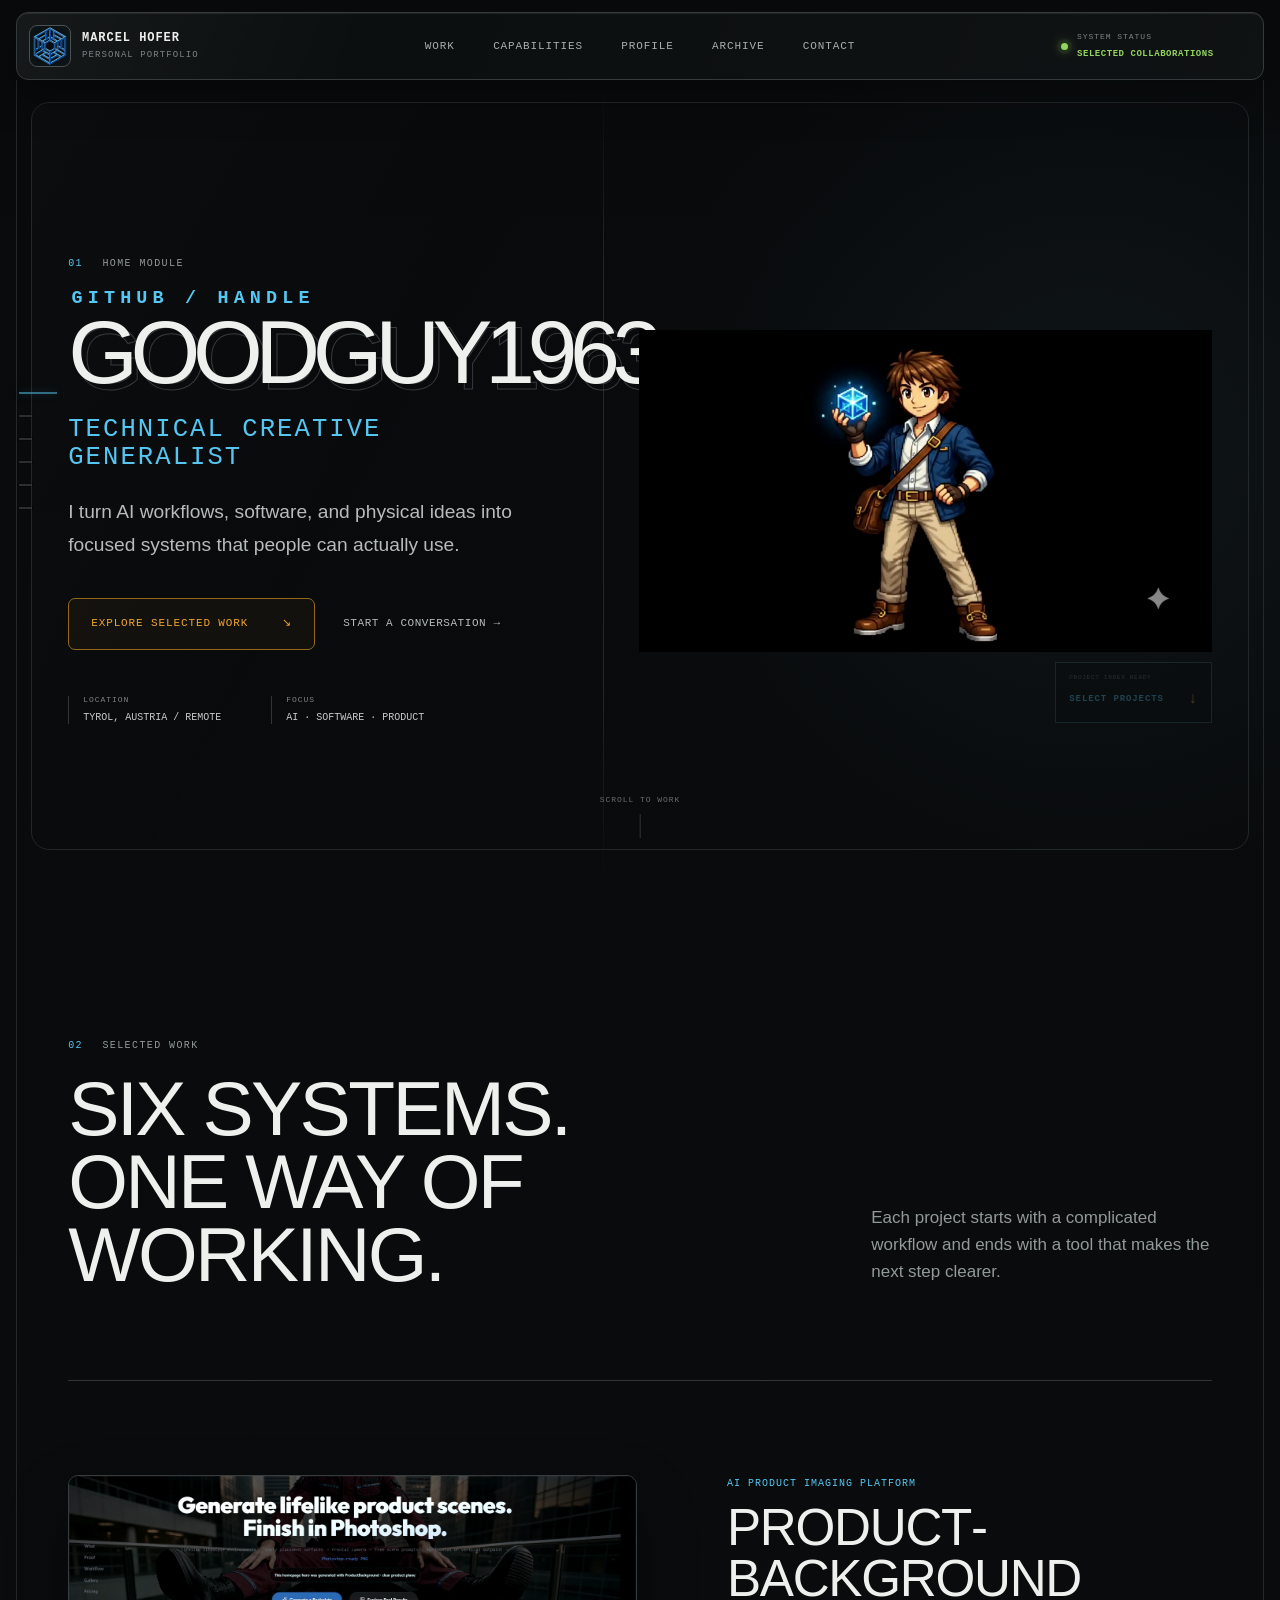
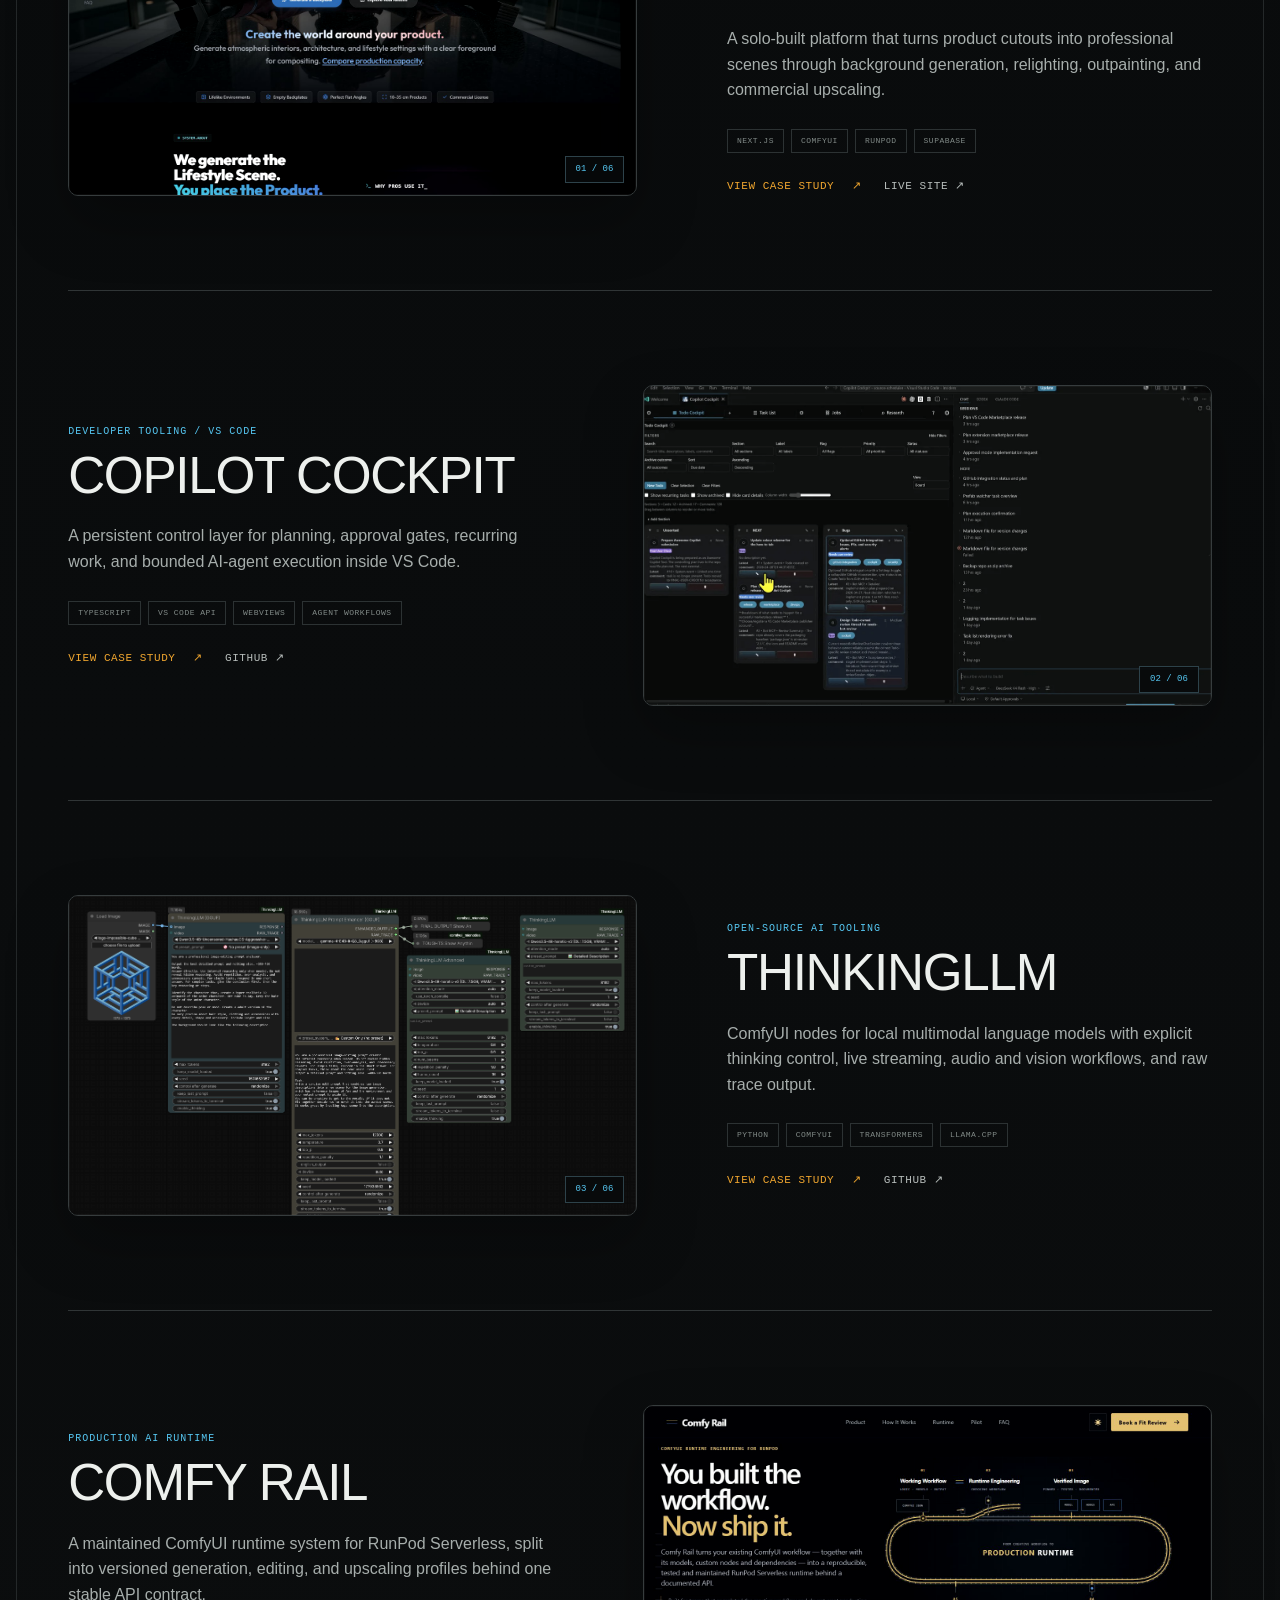
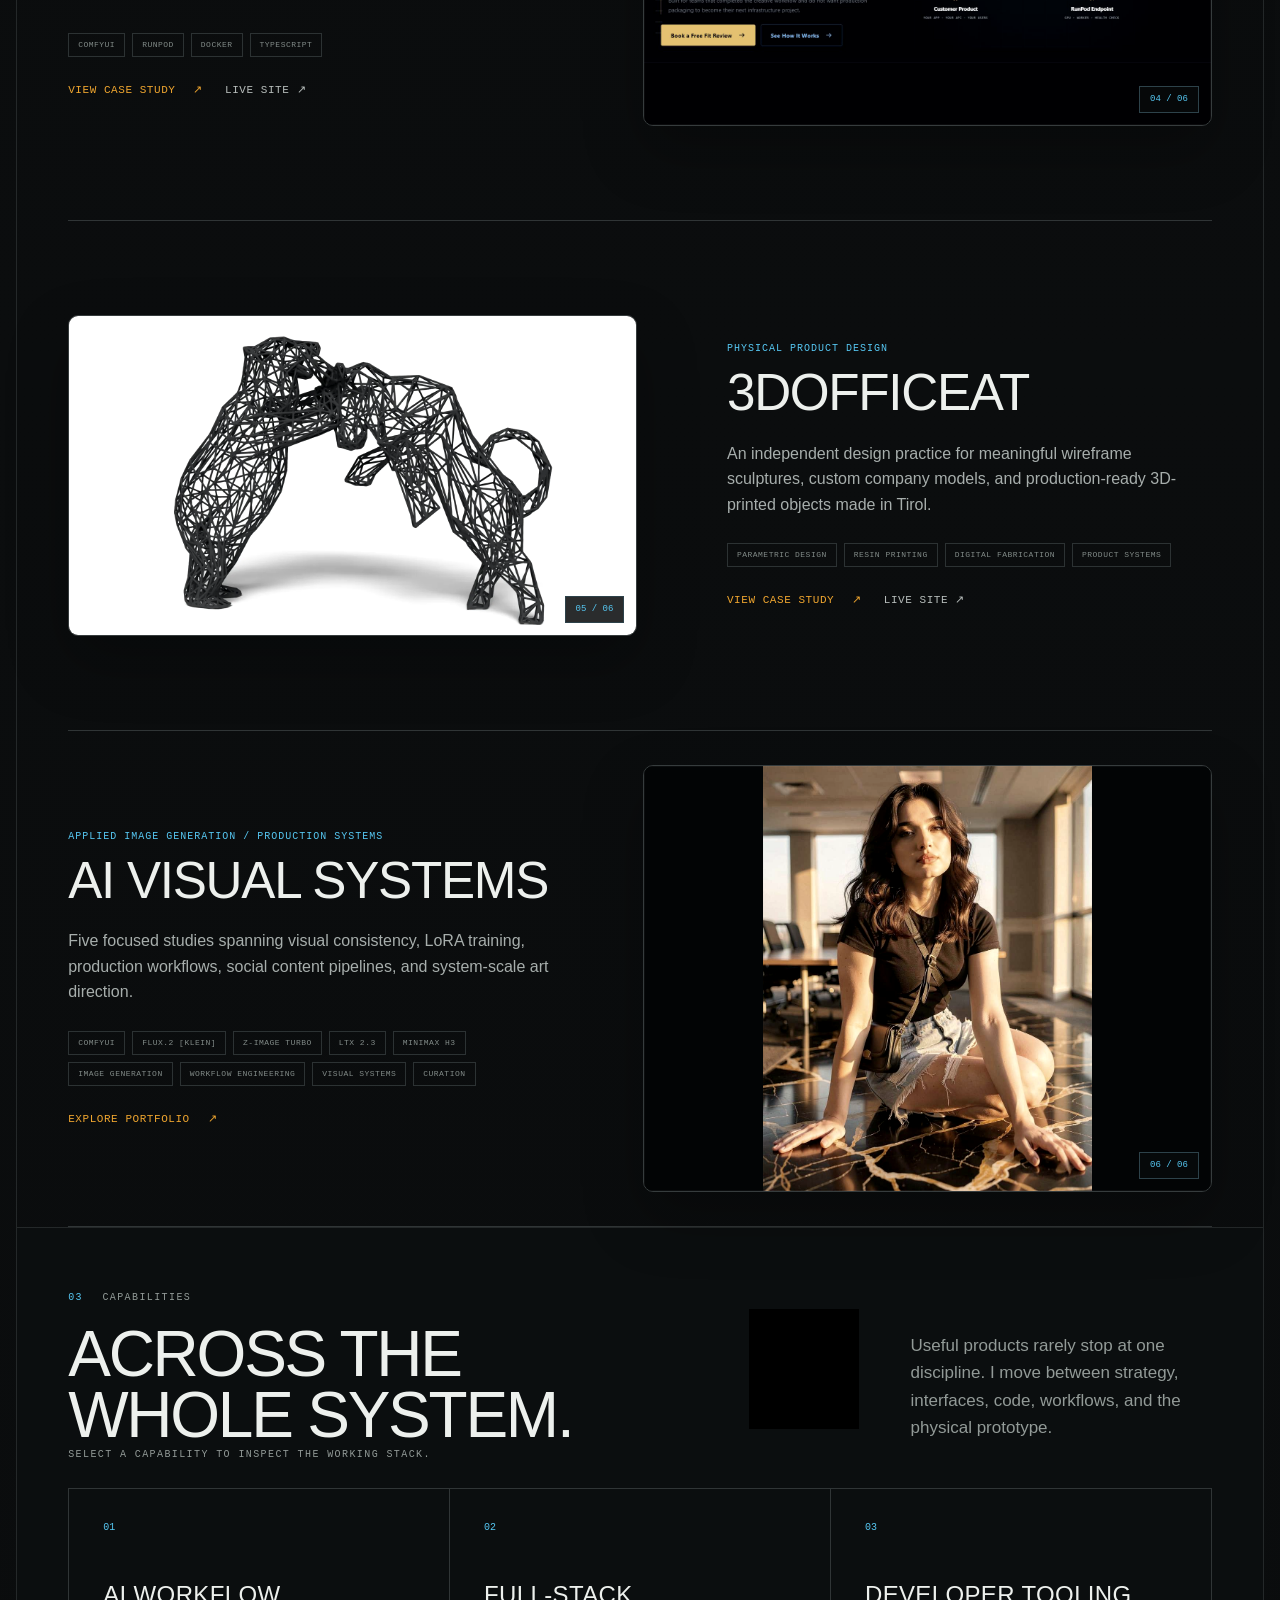
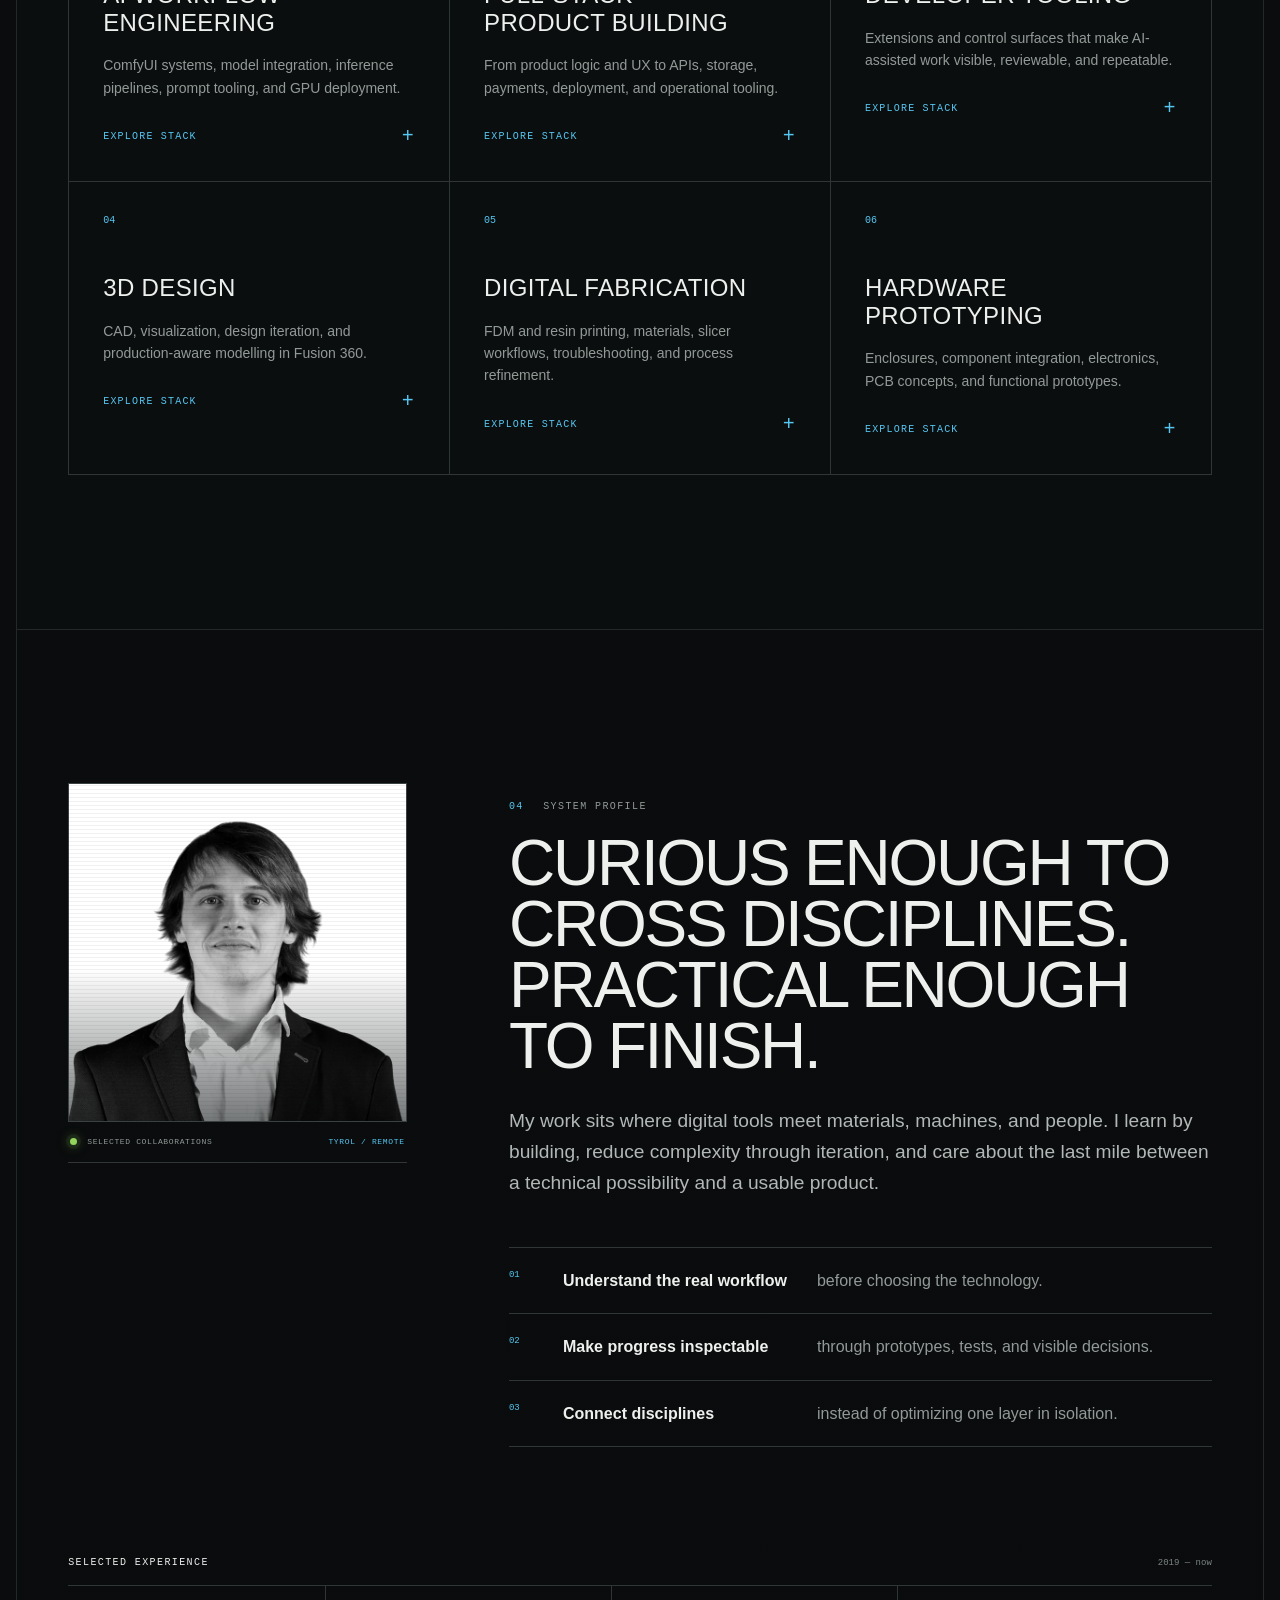
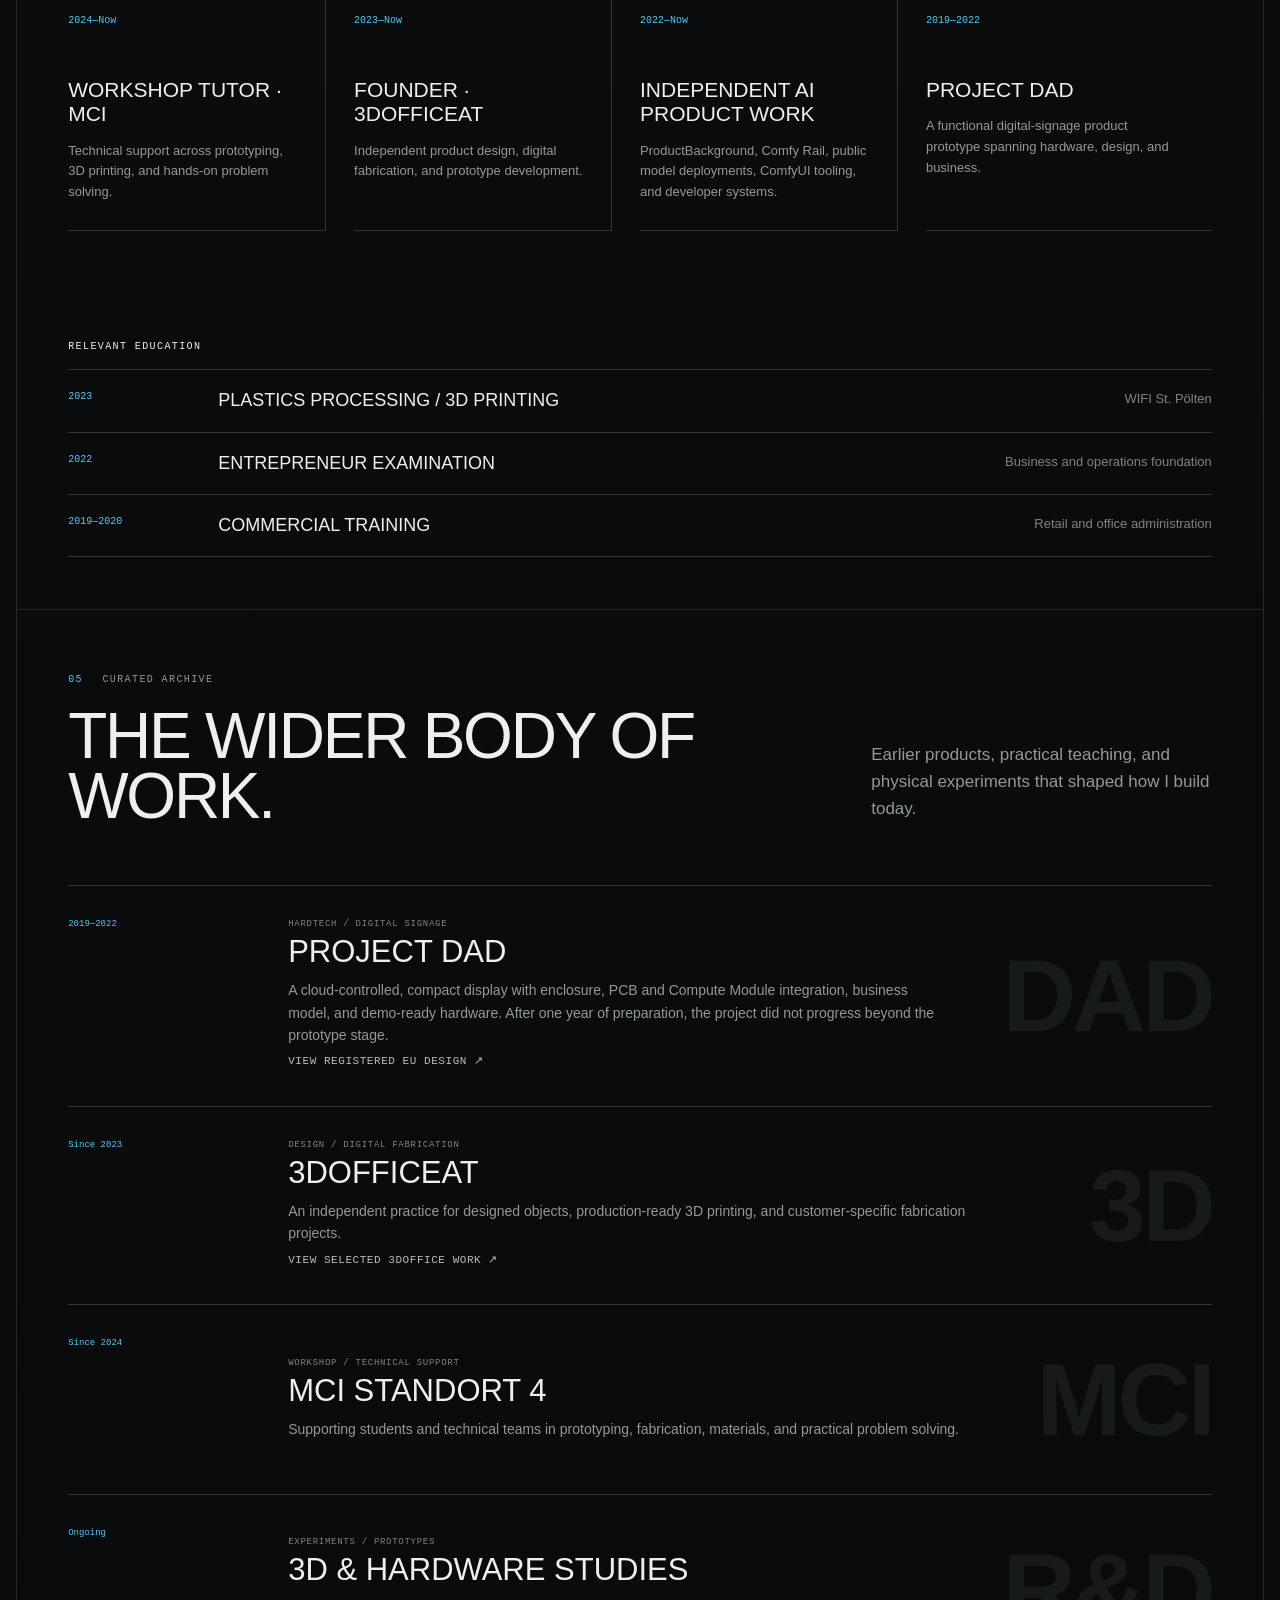
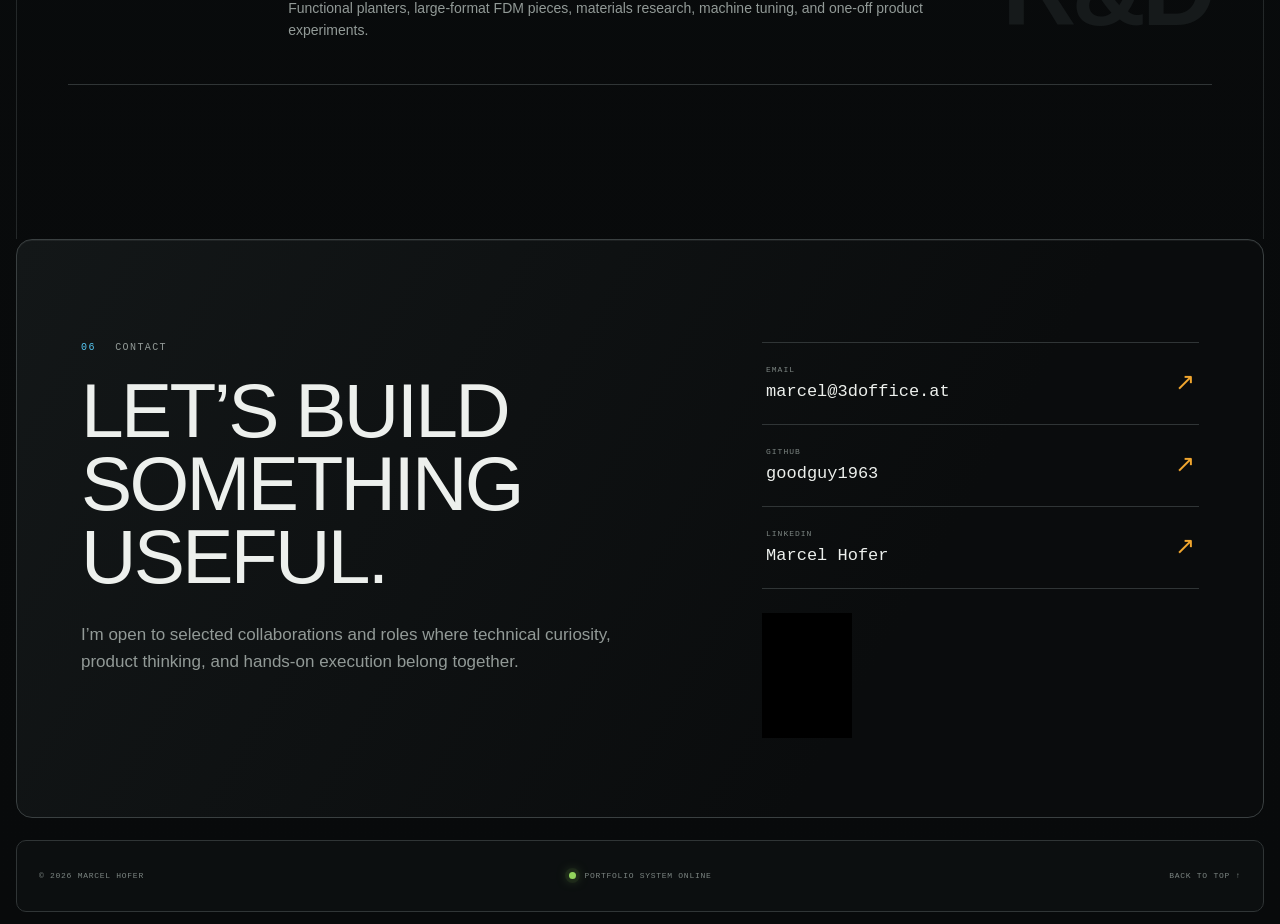
==== commit 3bd6c6b7: "Update project preview screenshots" ====
--- a/index.html
+++ b/index.html
@@ -98,7 +98,7 @@
       <div class="project-list">
         <article class="project project-featured" data-reveal>
           <a class="project-visual" href="cases/productbackground/" aria-label="Read the ProductBackground case study">
-            <img src="assets/images/productbackground-landing.png" width="1265" height="712" alt="ProductBackground landing page with its production backplates message" loading="lazy">
+            <img src="assets/images/productbackground-landing.png" width="1440" height="810" alt="Current ProductBackground homepage introducing lifelike product scenes and Photoshop-ready backplates" loading="lazy">
             <span class="visual-index">01 / 06</span>
           </a>
           <div class="project-copy">
@@ -140,7 +140,7 @@
 
         <article class="project" data-reveal>
           <a class="project-visual" href="cases/comfy-rail/" aria-label="Read the Comfy Rail case study">
-            <img src="assets/images/comfy-rail-social-preview.png" width="1200" height="630" alt="Comfy Rail production AI runtime and API route diagram" loading="lazy">
+            <img src="assets/images/comfy-rail-social-preview.png" width="1440" height="810" alt="Current Comfy Rail homepage showing the production runtime route from ComfyUI workflow to RunPod endpoint" loading="lazy">
             <span class="visual-index">04 / 06</span>
           </a>
           <div class="project-copy">
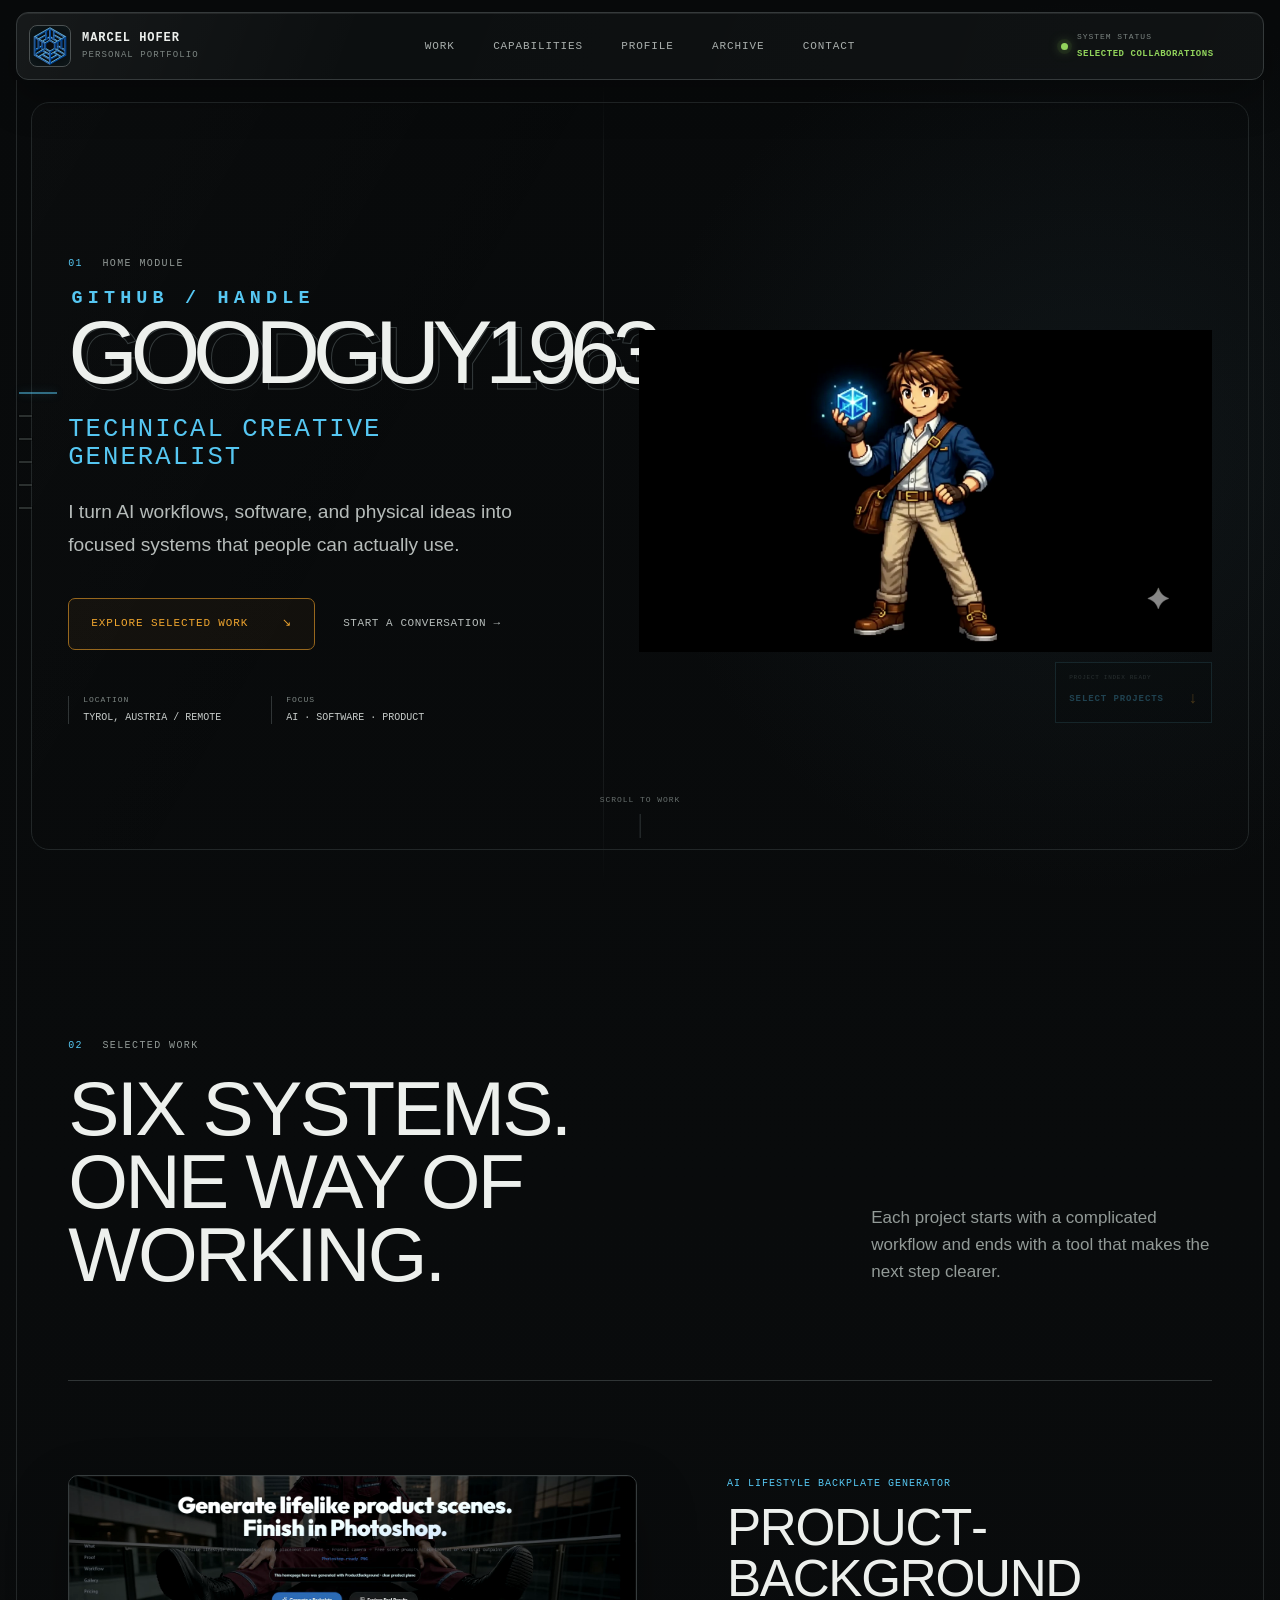
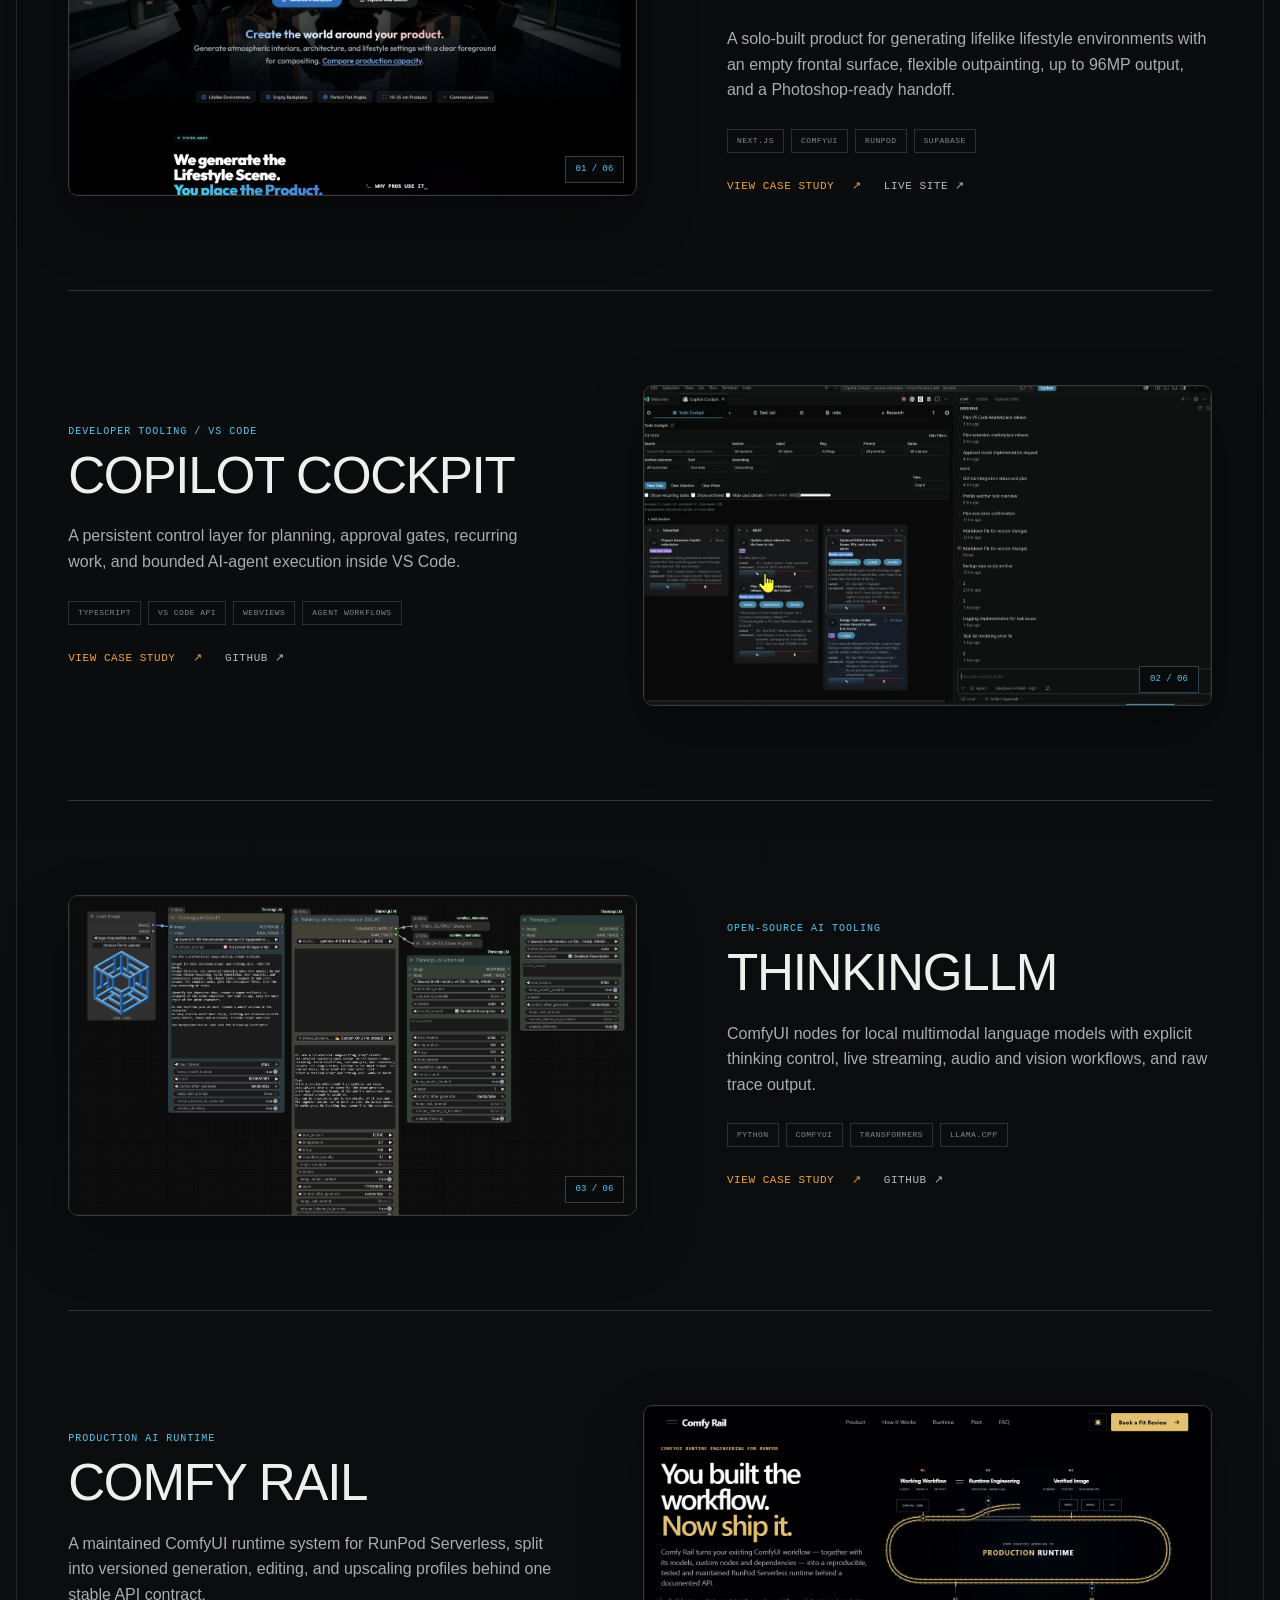
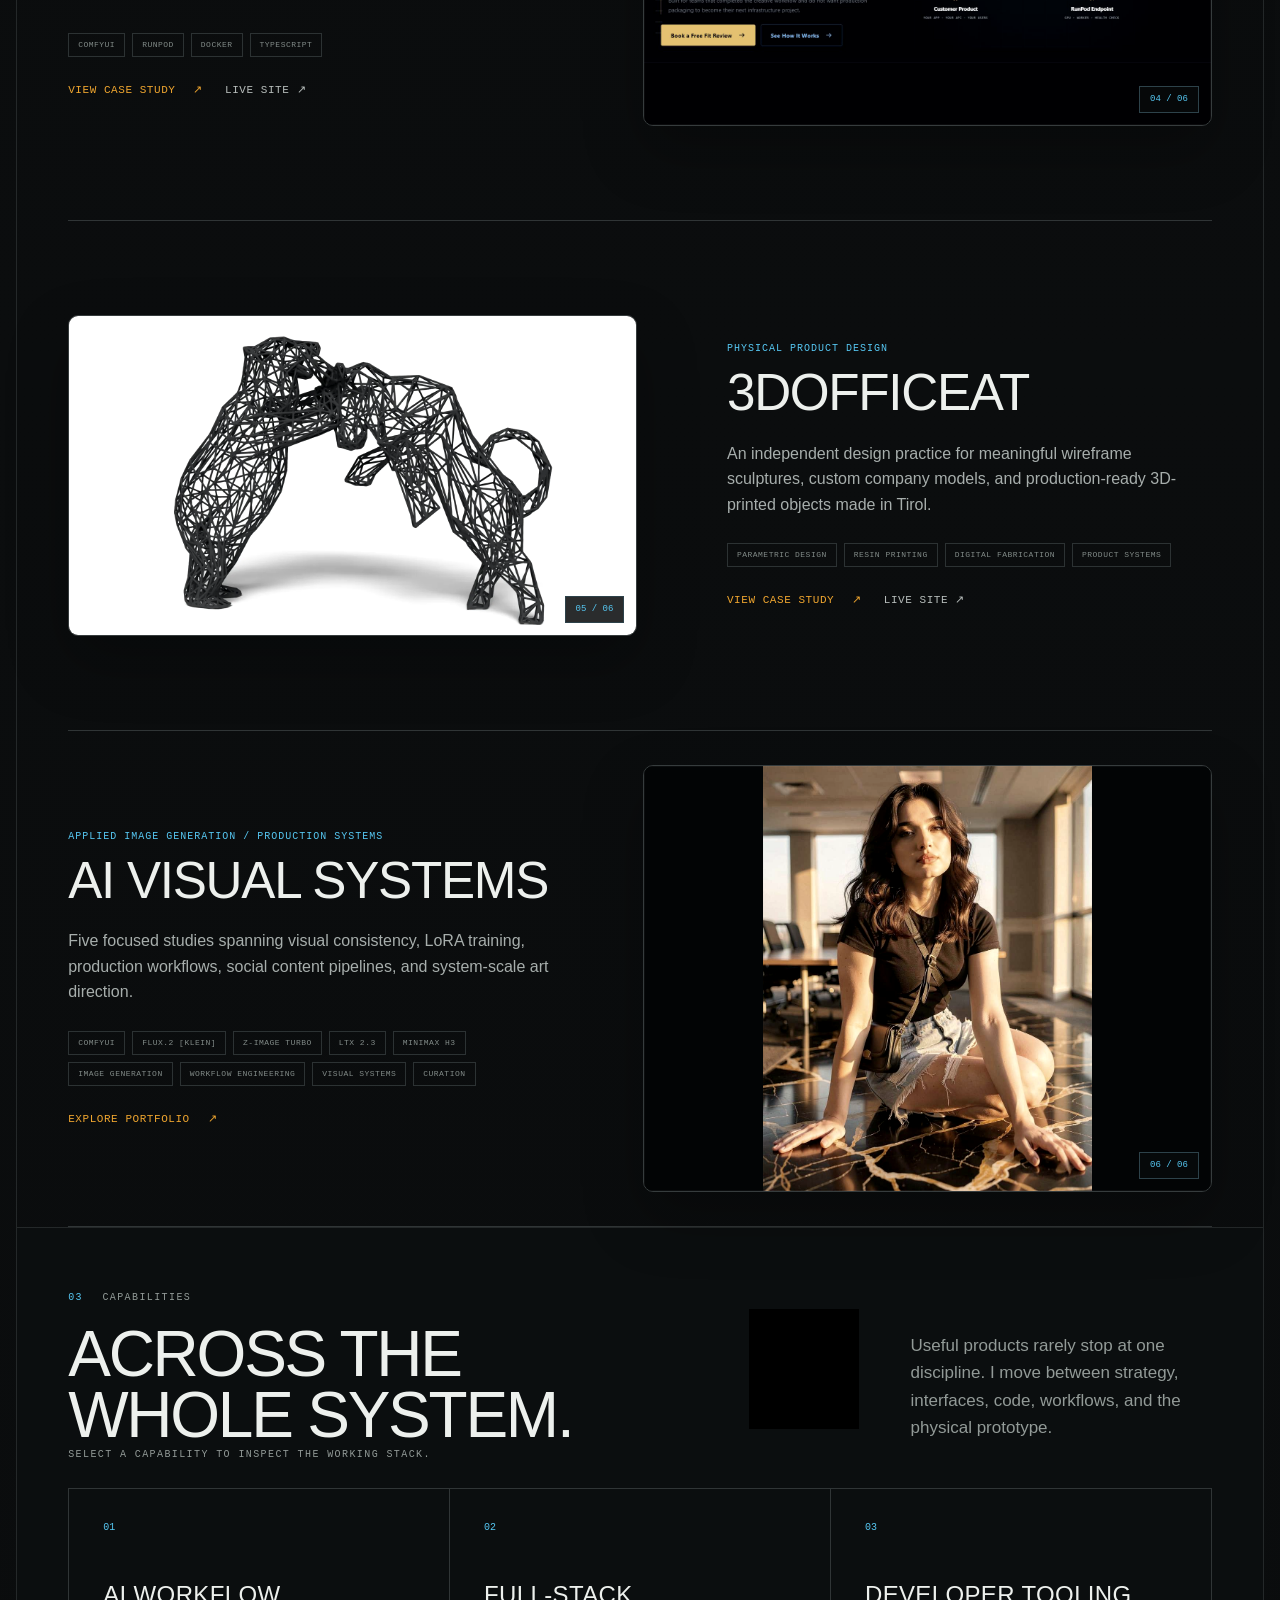
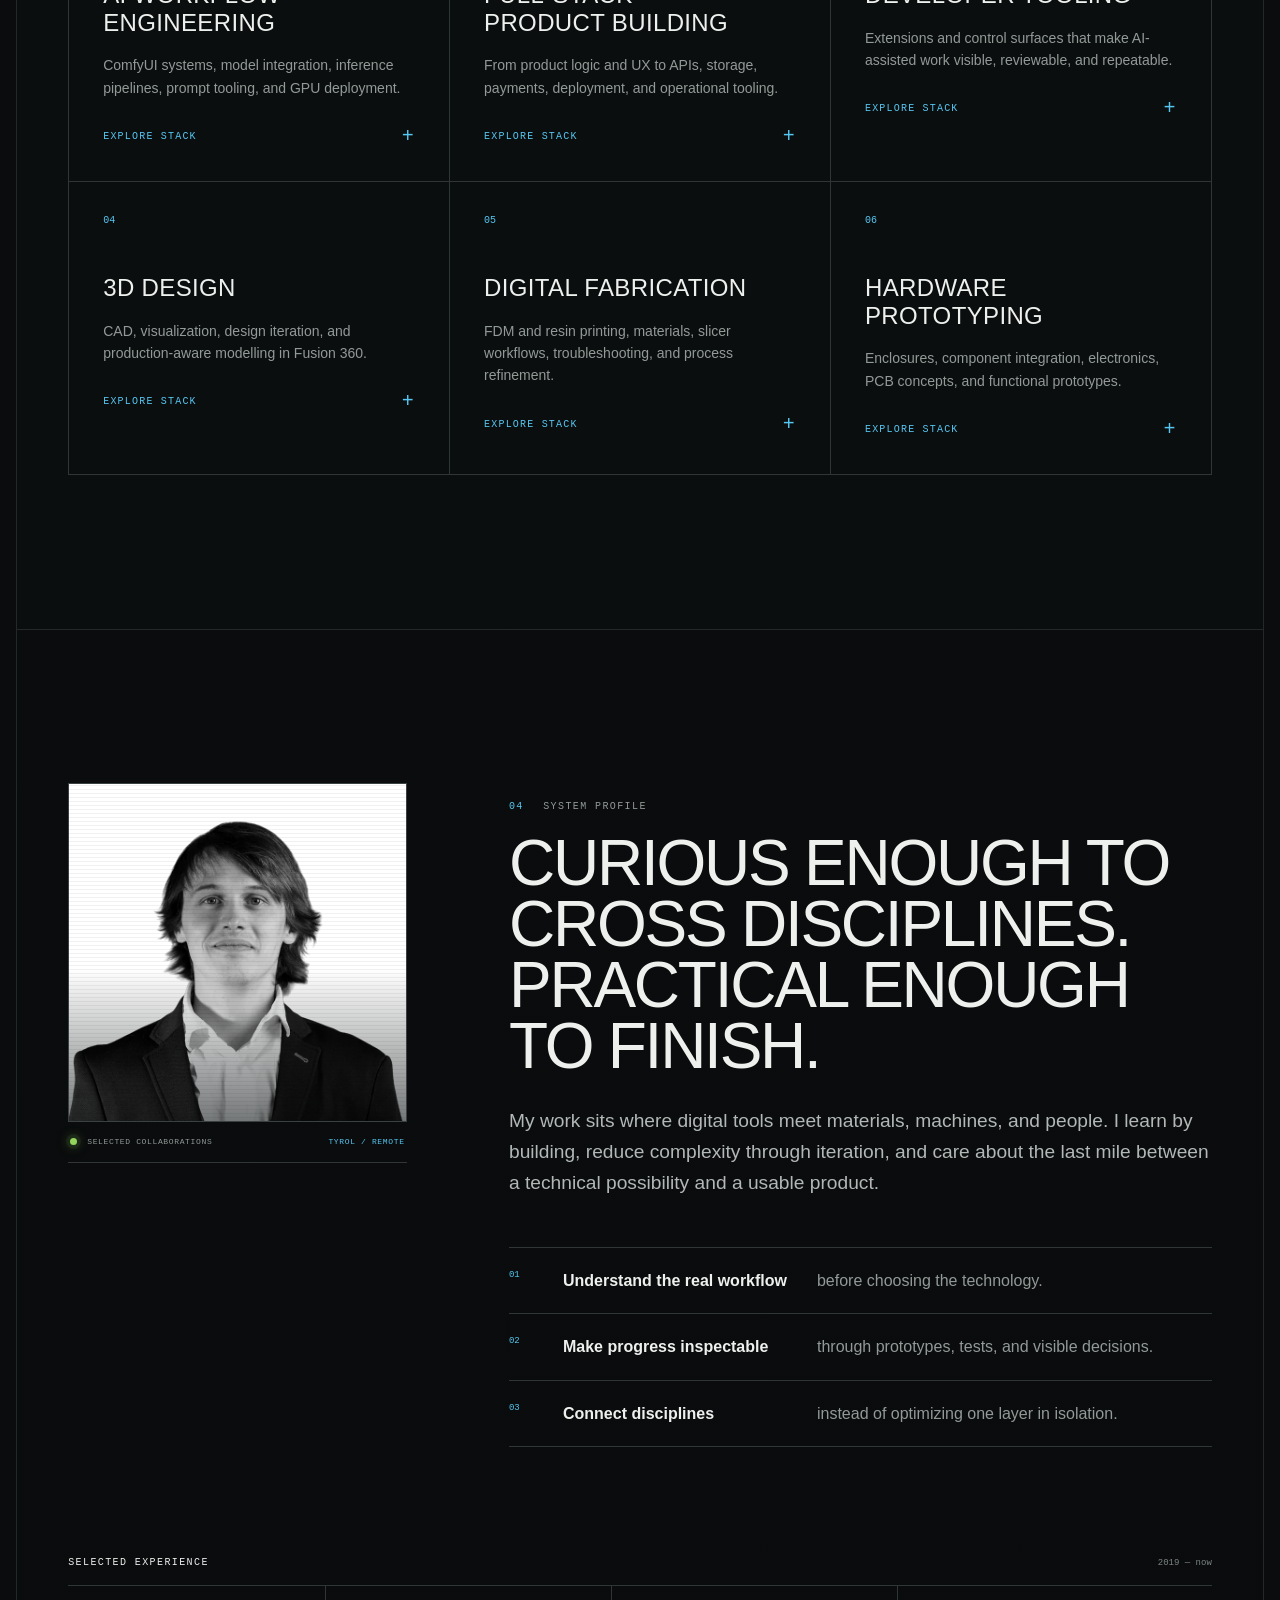
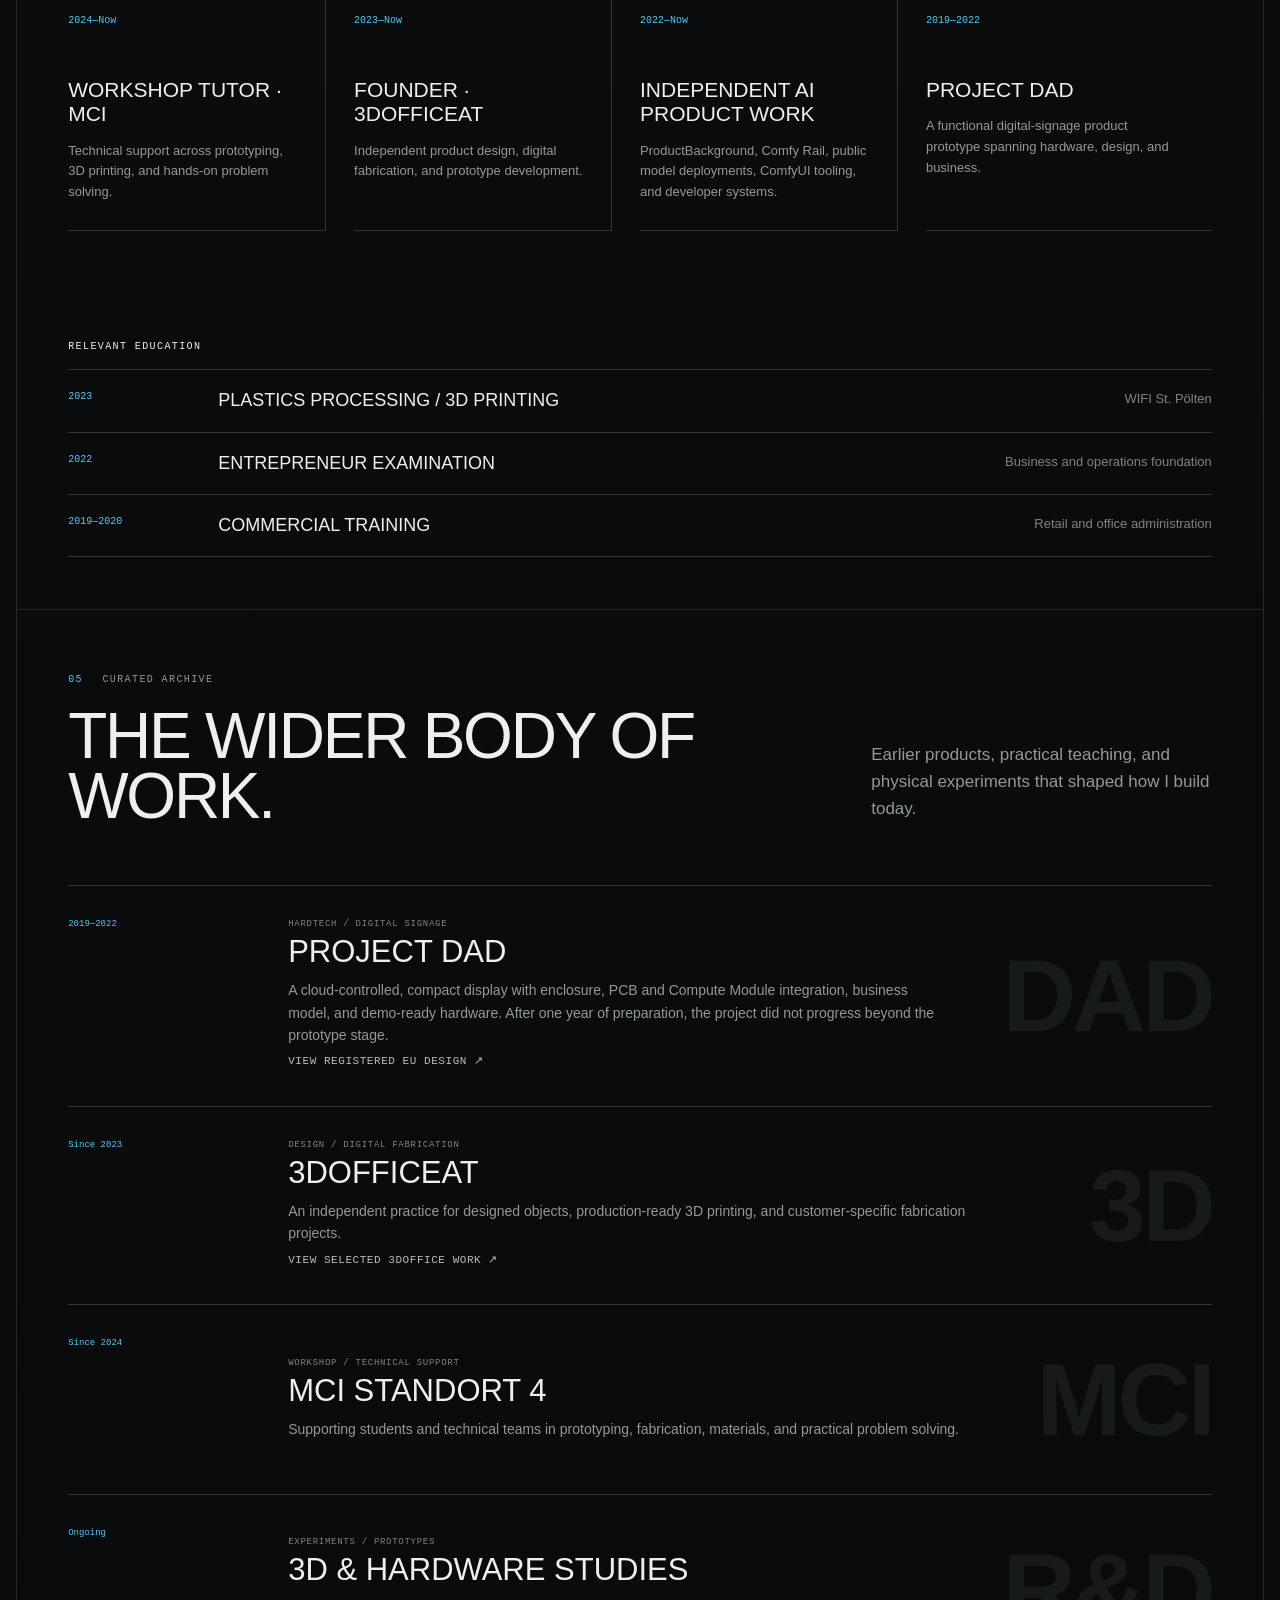
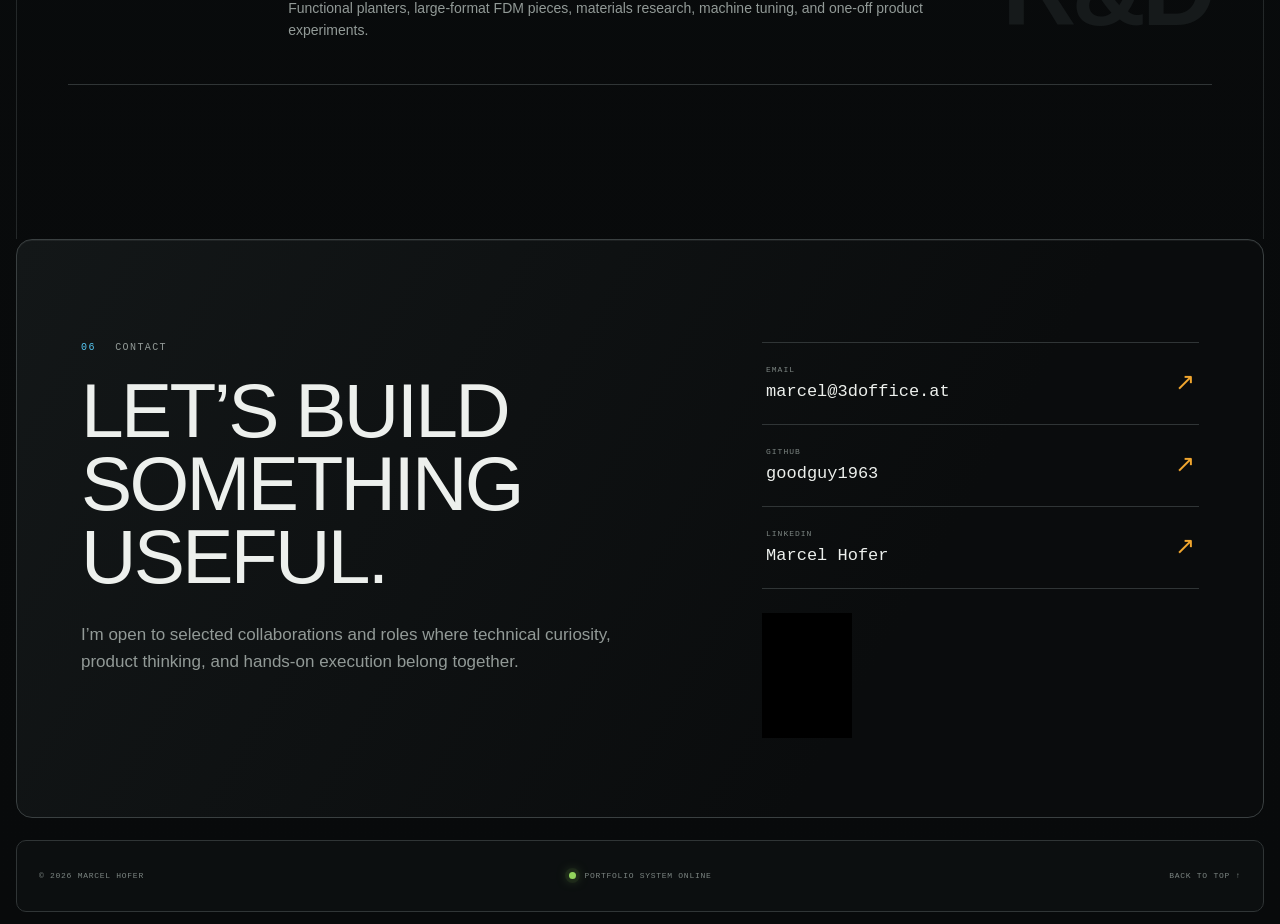
==== commit c4d9a556: "Refresh ProductBackground case details" ====
--- a/index.html
+++ b/index.html
@@ -102,9 +102,9 @@
             <span class="visual-index">01 / 06</span>
           </a>
           <div class="project-copy">
-            <p class="project-kicker">AI product imaging platform</p>
+            <p class="project-kicker">AI lifestyle backplate generator</p>
             <h3>Product&shy;Background</h3>
-            <p>A solo-built platform that turns product cutouts into professional scenes through background generation, relighting, outpainting, and commercial upscaling.</p>
+            <p>A solo-built product for generating lifelike lifestyle environments with an empty frontal surface, flexible outpainting, up to 96MP output, and a Photoshop-ready handoff.</p>
             <ul class="tag-list" aria-label="ProductBackground technologies"><li>Next.js</li><li>ComfyUI</li><li>RunPod</li><li>Supabase</li></ul>
             <div class="case-actions"><a class="case-link" href="cases/productbackground/">View case study <span aria-hidden="true">↗</span></a><a class="text-link" href="https://productbackground.com">Live site <span aria-hidden="true">↗</span></a></div>
           </div>
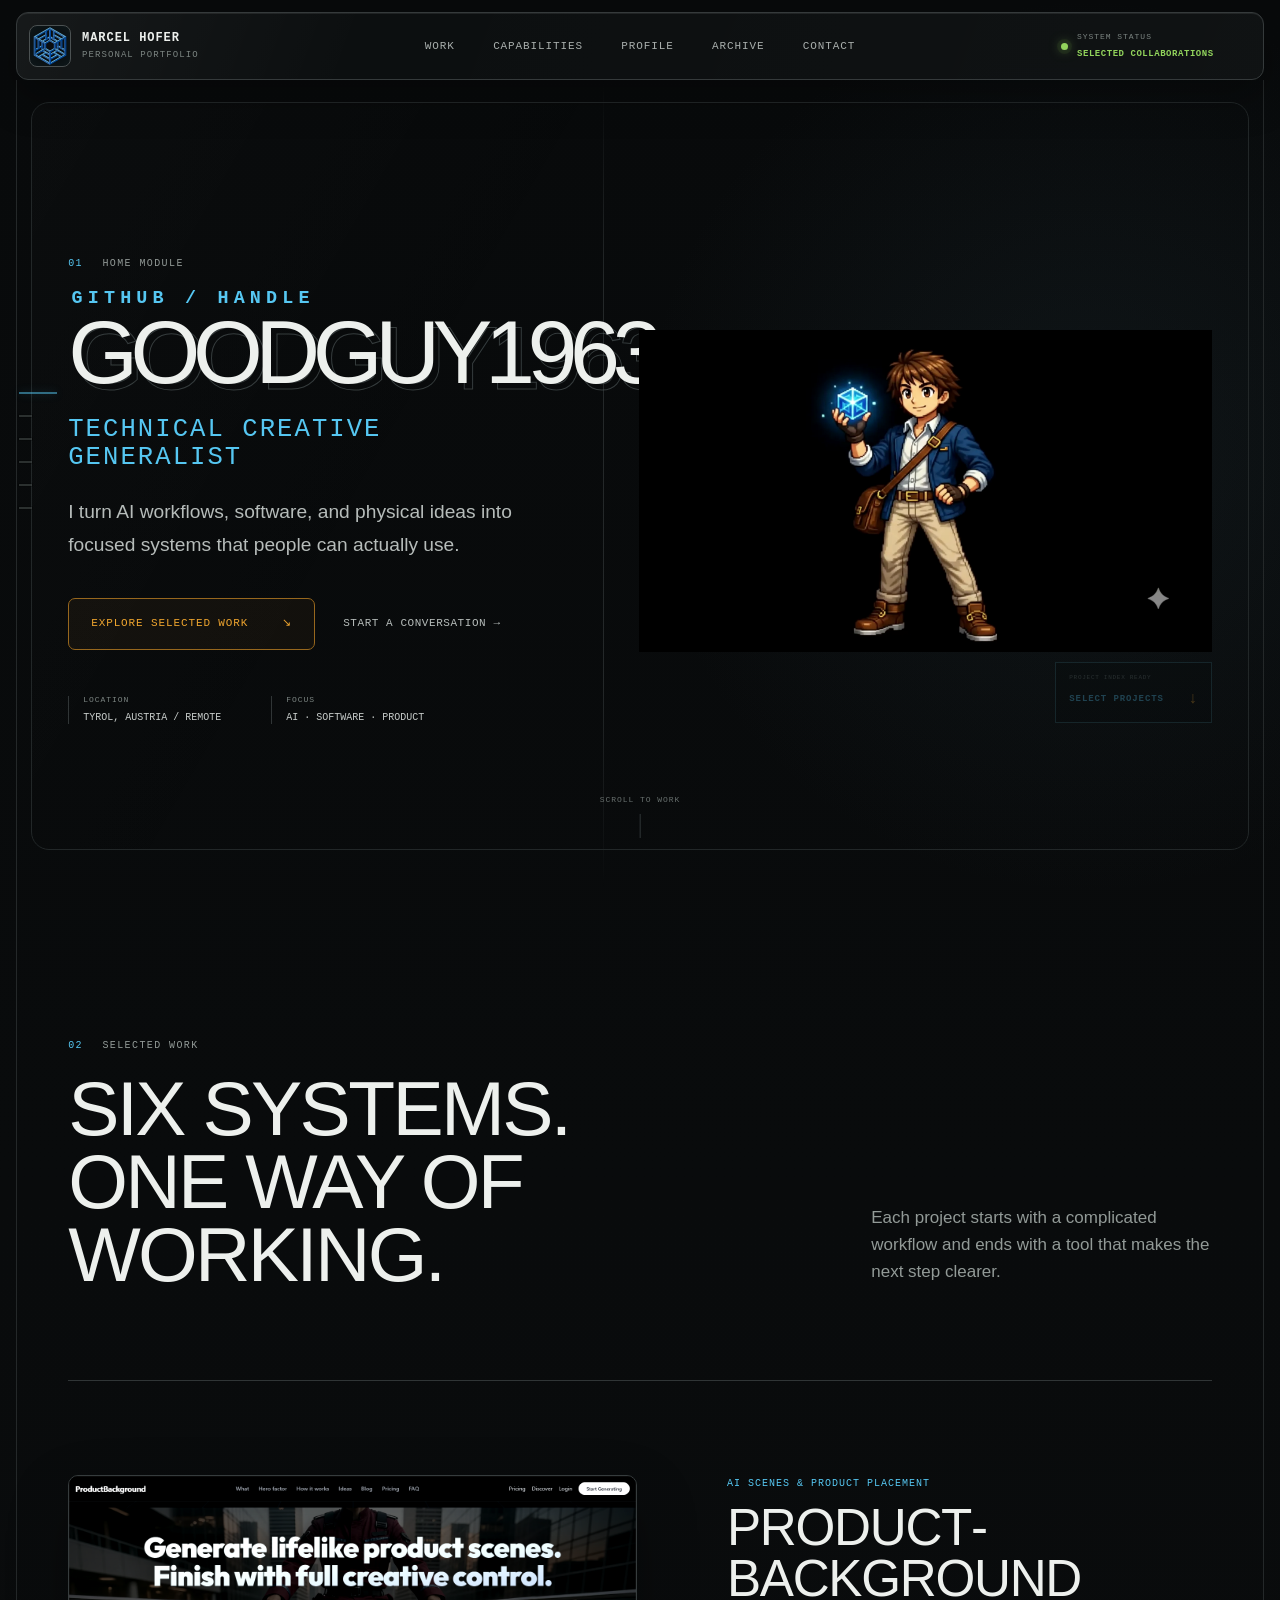
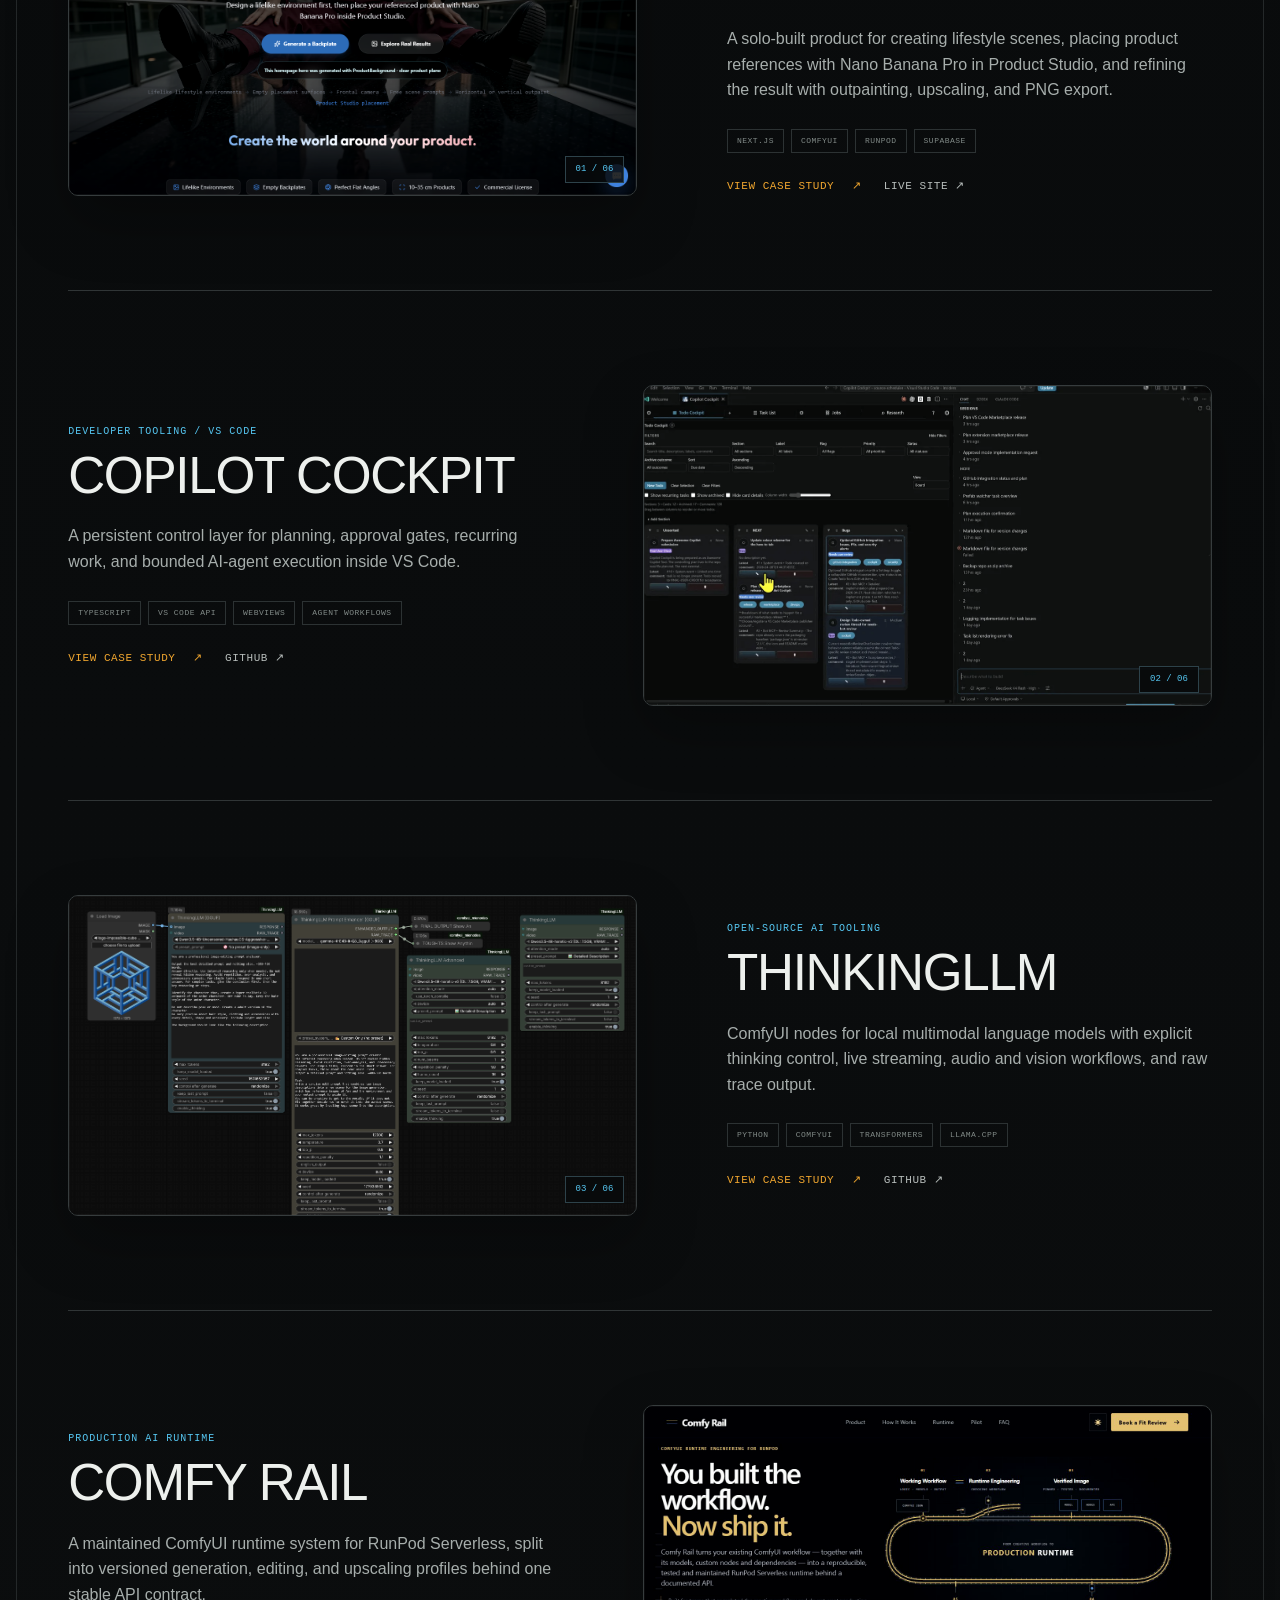
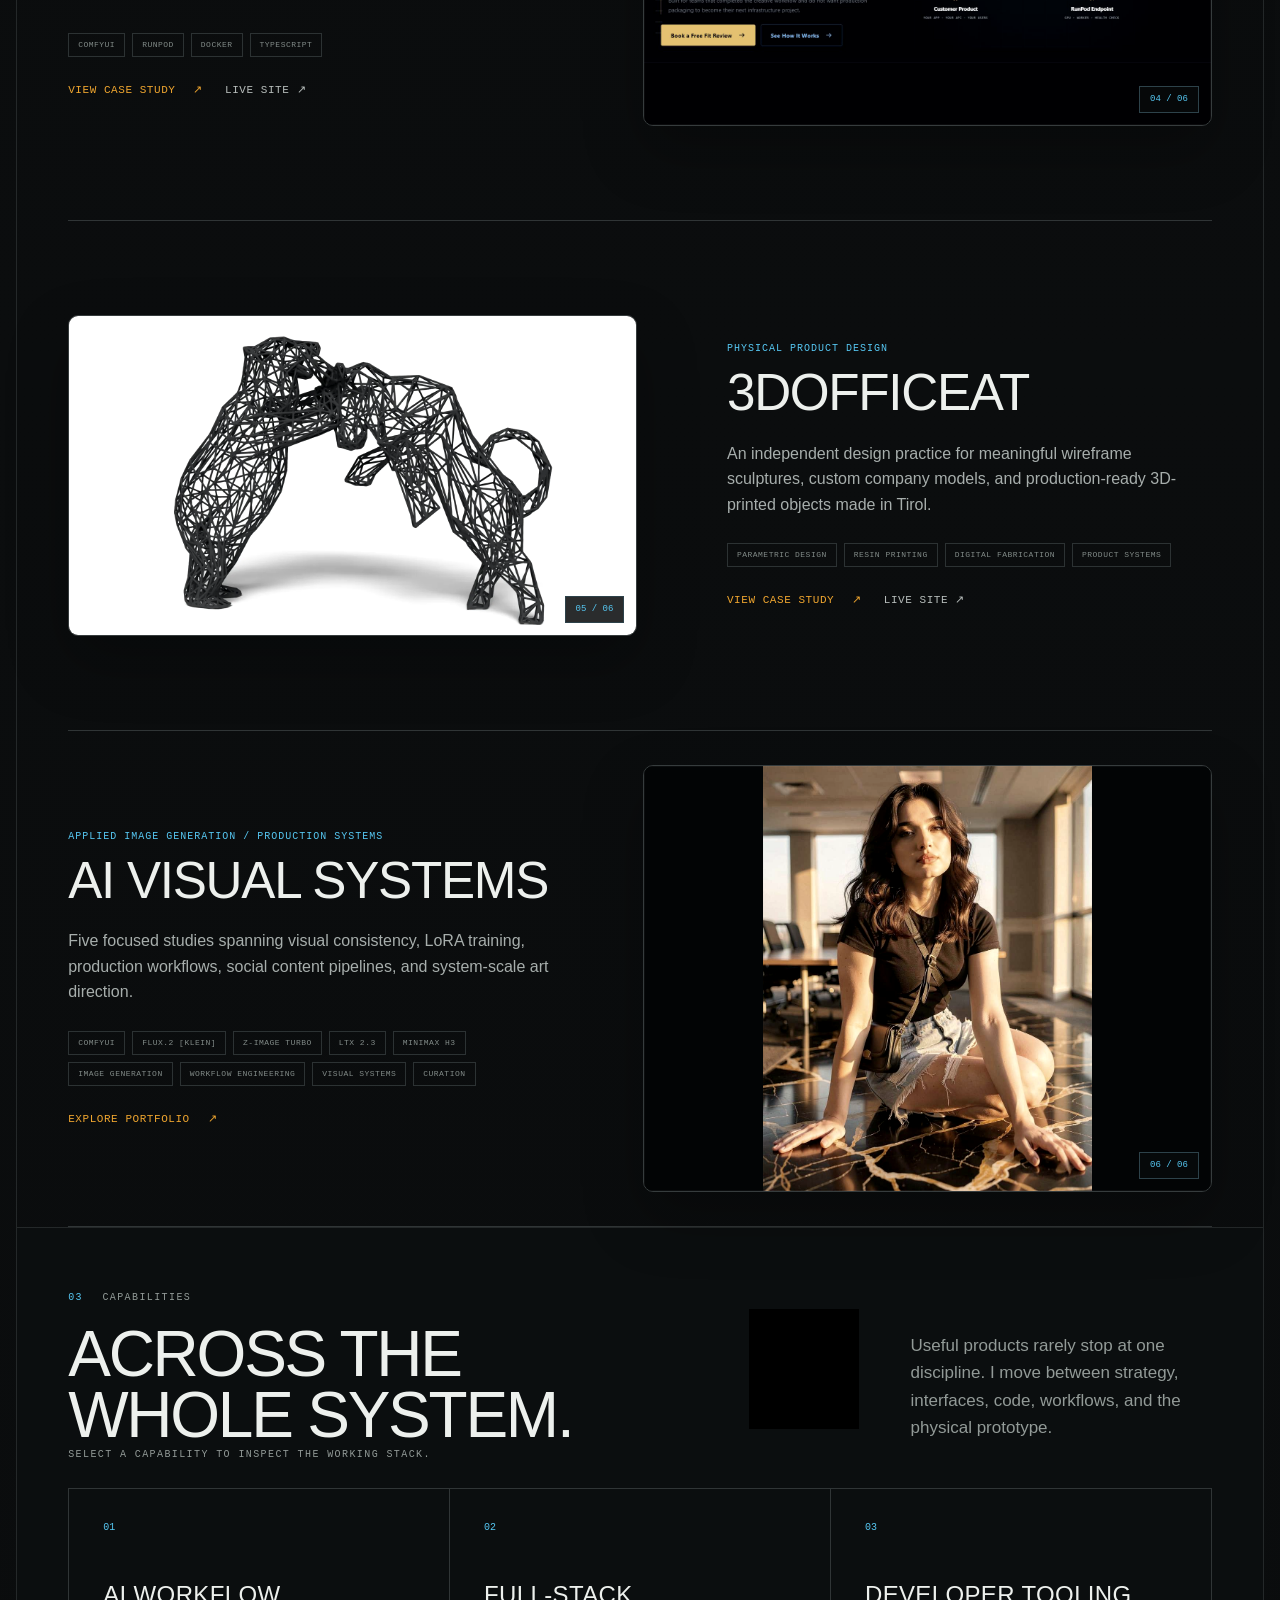
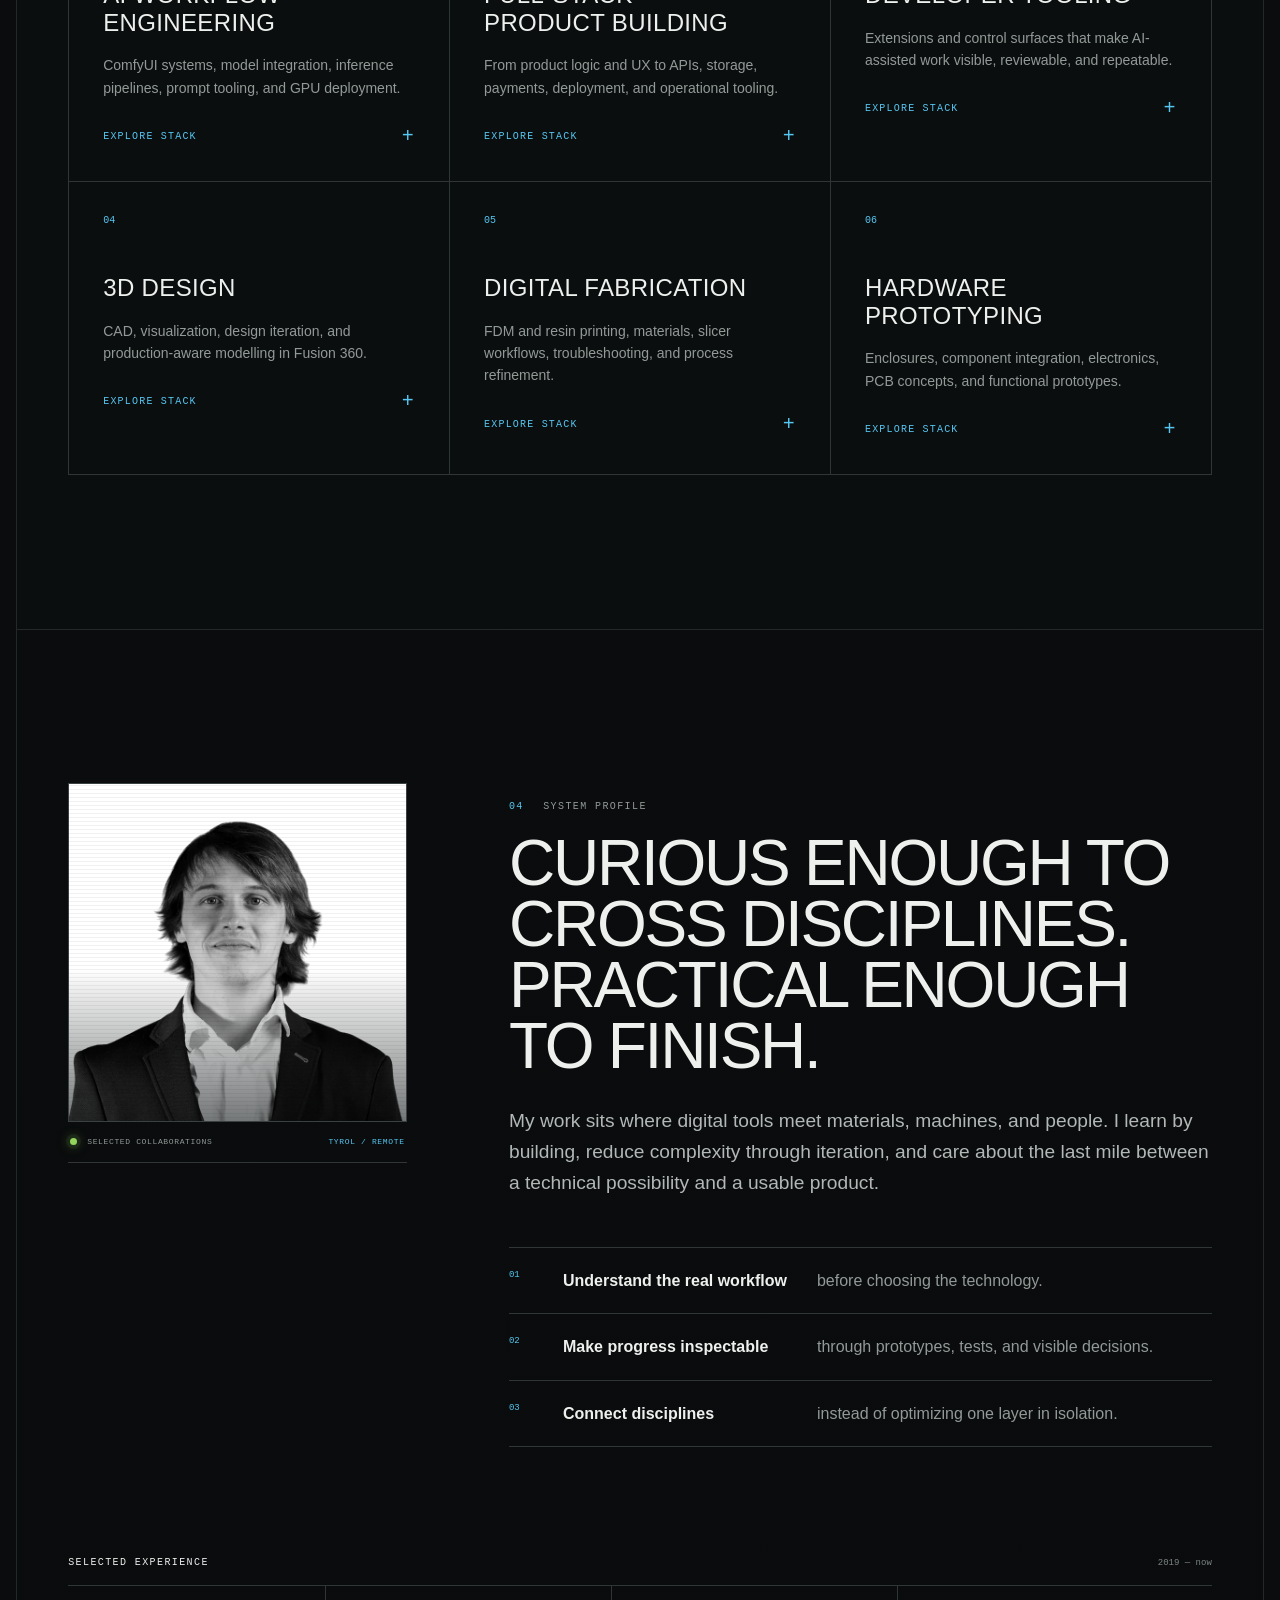
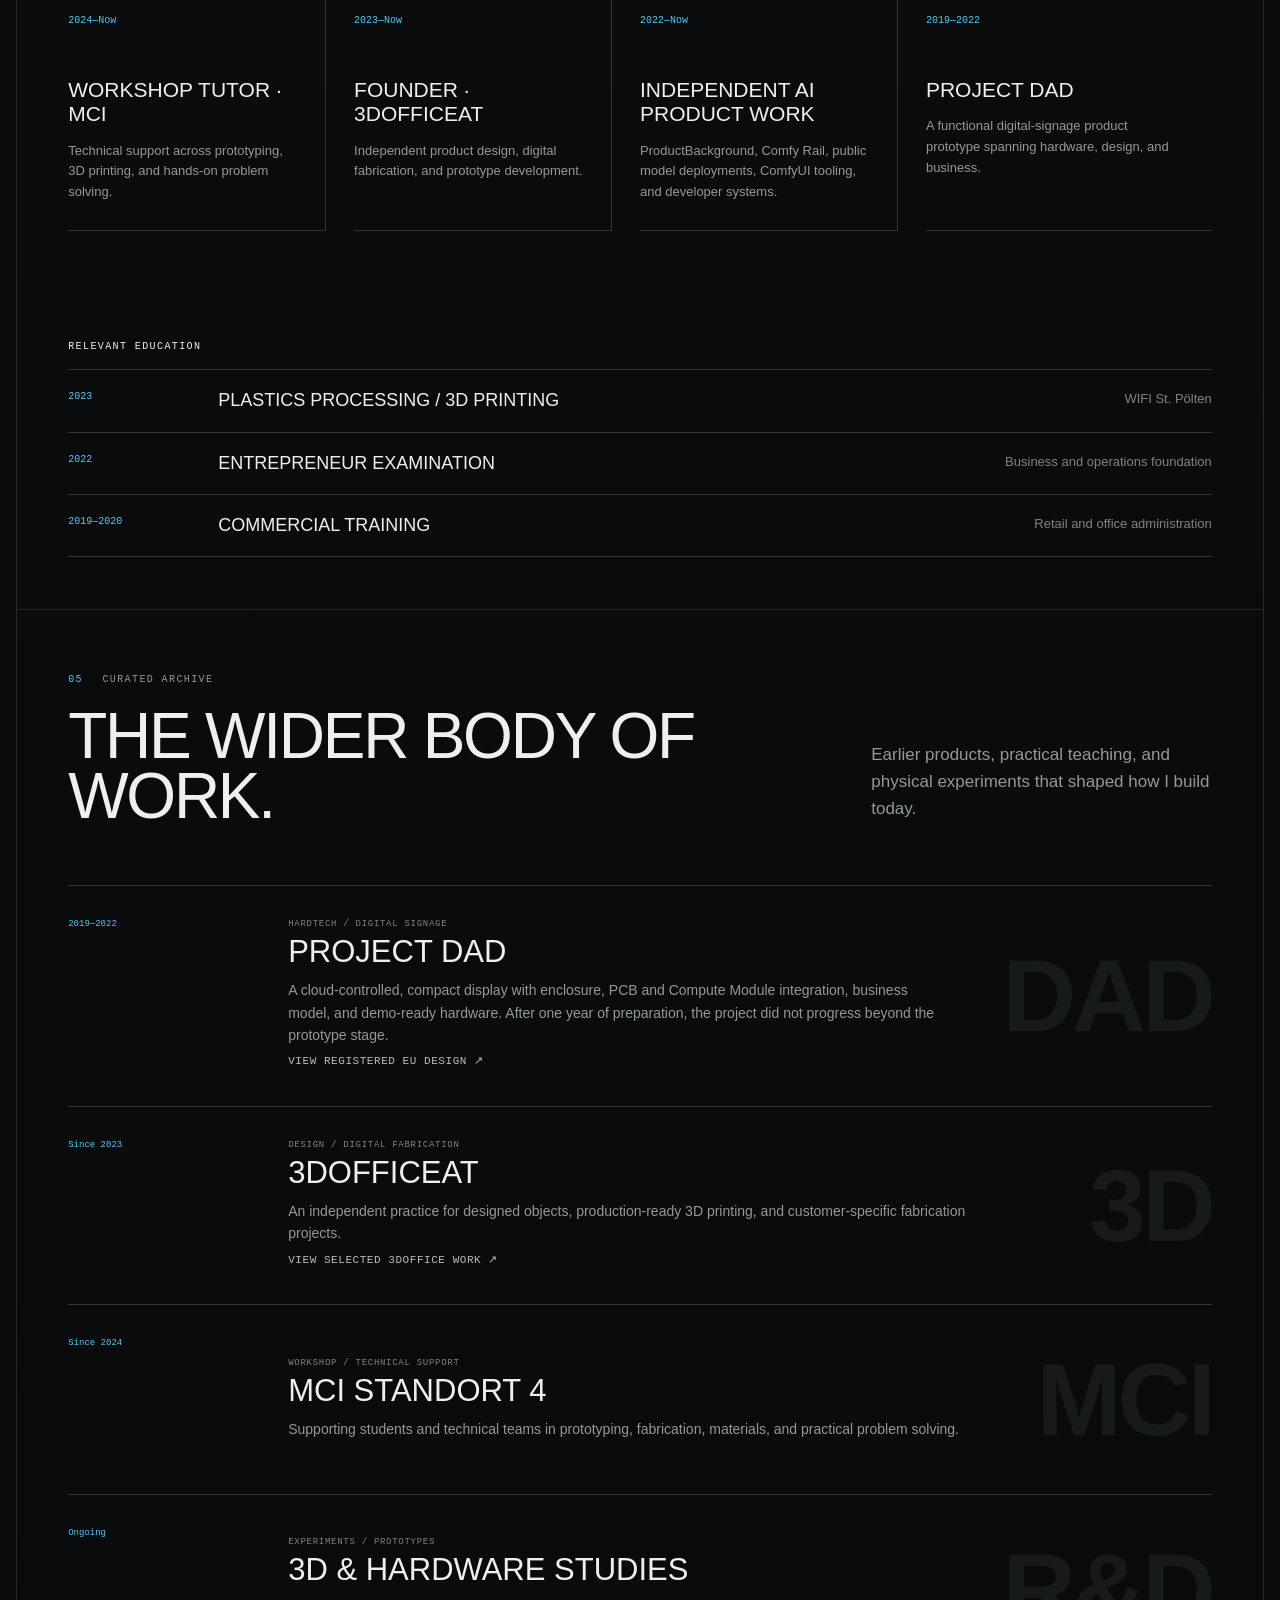
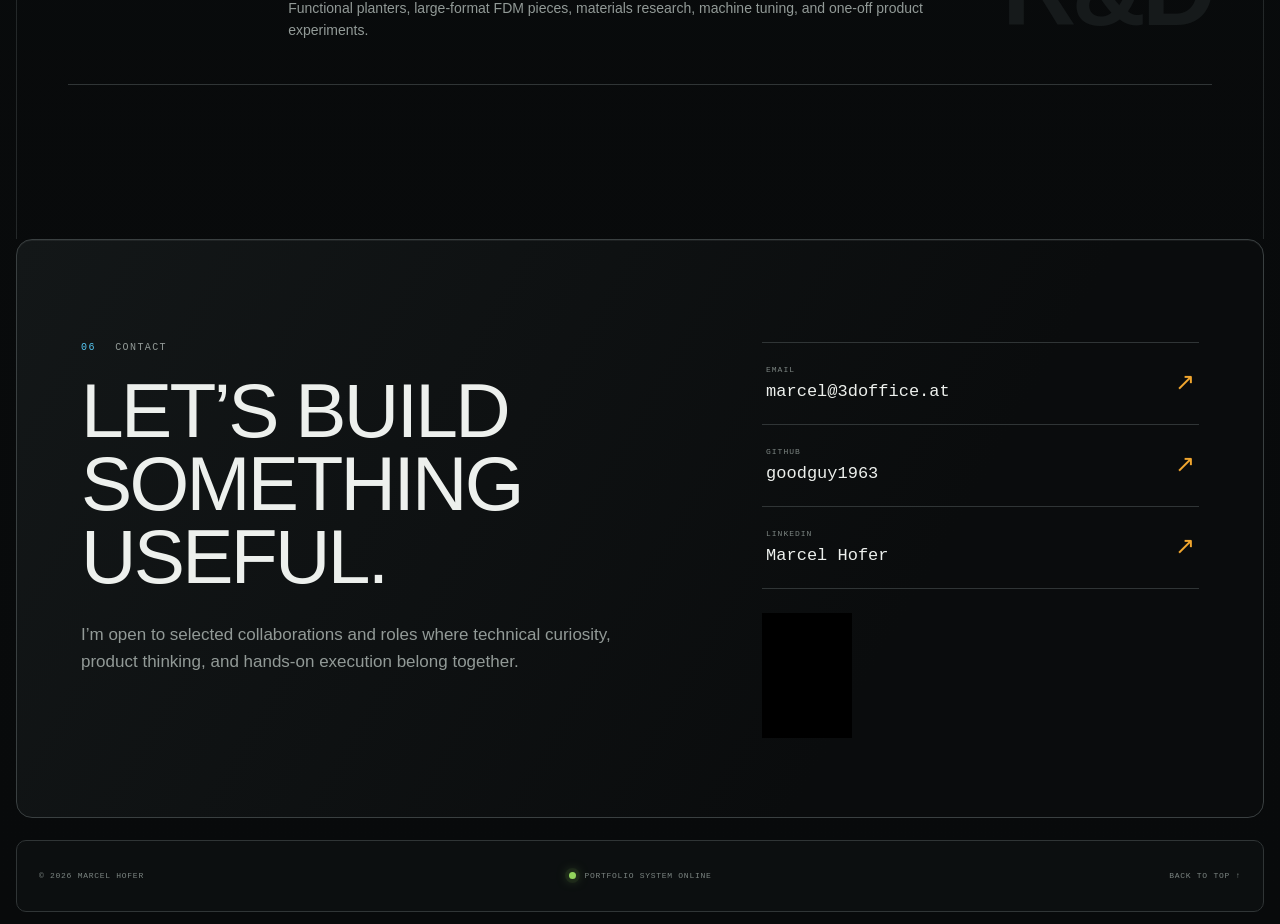
==== commit 2ad2b2d3: "Update ProductBackground features and Discover imagery" ====
--- a/index.html
+++ b/index.html
@@ -98,13 +98,13 @@
       <div class="project-list">
         <article class="project project-featured" data-reveal>
           <a class="project-visual" href="cases/productbackground/" aria-label="Read the ProductBackground case study">
-            <img src="assets/images/productbackground-landing.png" width="1440" height="810" alt="Current ProductBackground homepage introducing lifelike product scenes and Photoshop-ready backplates" loading="lazy">
+            <img src="assets/images/productbackground-home-2026-09.png" width="1440" height="810" alt="ProductBackground homepage introducing scene generation and Nano Banana Pro placement in Product Studio" loading="lazy">
             <span class="visual-index">01 / 06</span>
           </a>
           <div class="project-copy">
-            <p class="project-kicker">AI lifestyle backplate generator</p>
+            <p class="project-kicker">AI scenes &amp; product placement</p>
             <h3>Product&shy;Background</h3>
-            <p>A solo-built product for generating lifelike lifestyle environments with an empty frontal surface, flexible outpainting, up to 96MP output, and a Photoshop-ready handoff.</p>
+            <p>A solo-built product for creating lifestyle scenes, placing product references with Nano Banana Pro in Product Studio, and refining the result with outpainting, upscaling, and PNG export.</p>
             <ul class="tag-list" aria-label="ProductBackground technologies"><li>Next.js</li><li>ComfyUI</li><li>RunPod</li><li>Supabase</li></ul>
             <div class="case-actions"><a class="case-link" href="cases/productbackground/">View case study <span aria-hidden="true">↗</span></a><a class="text-link" href="https://productbackground.com">Live site <span aria-hidden="true">↗</span></a></div>
           </div>
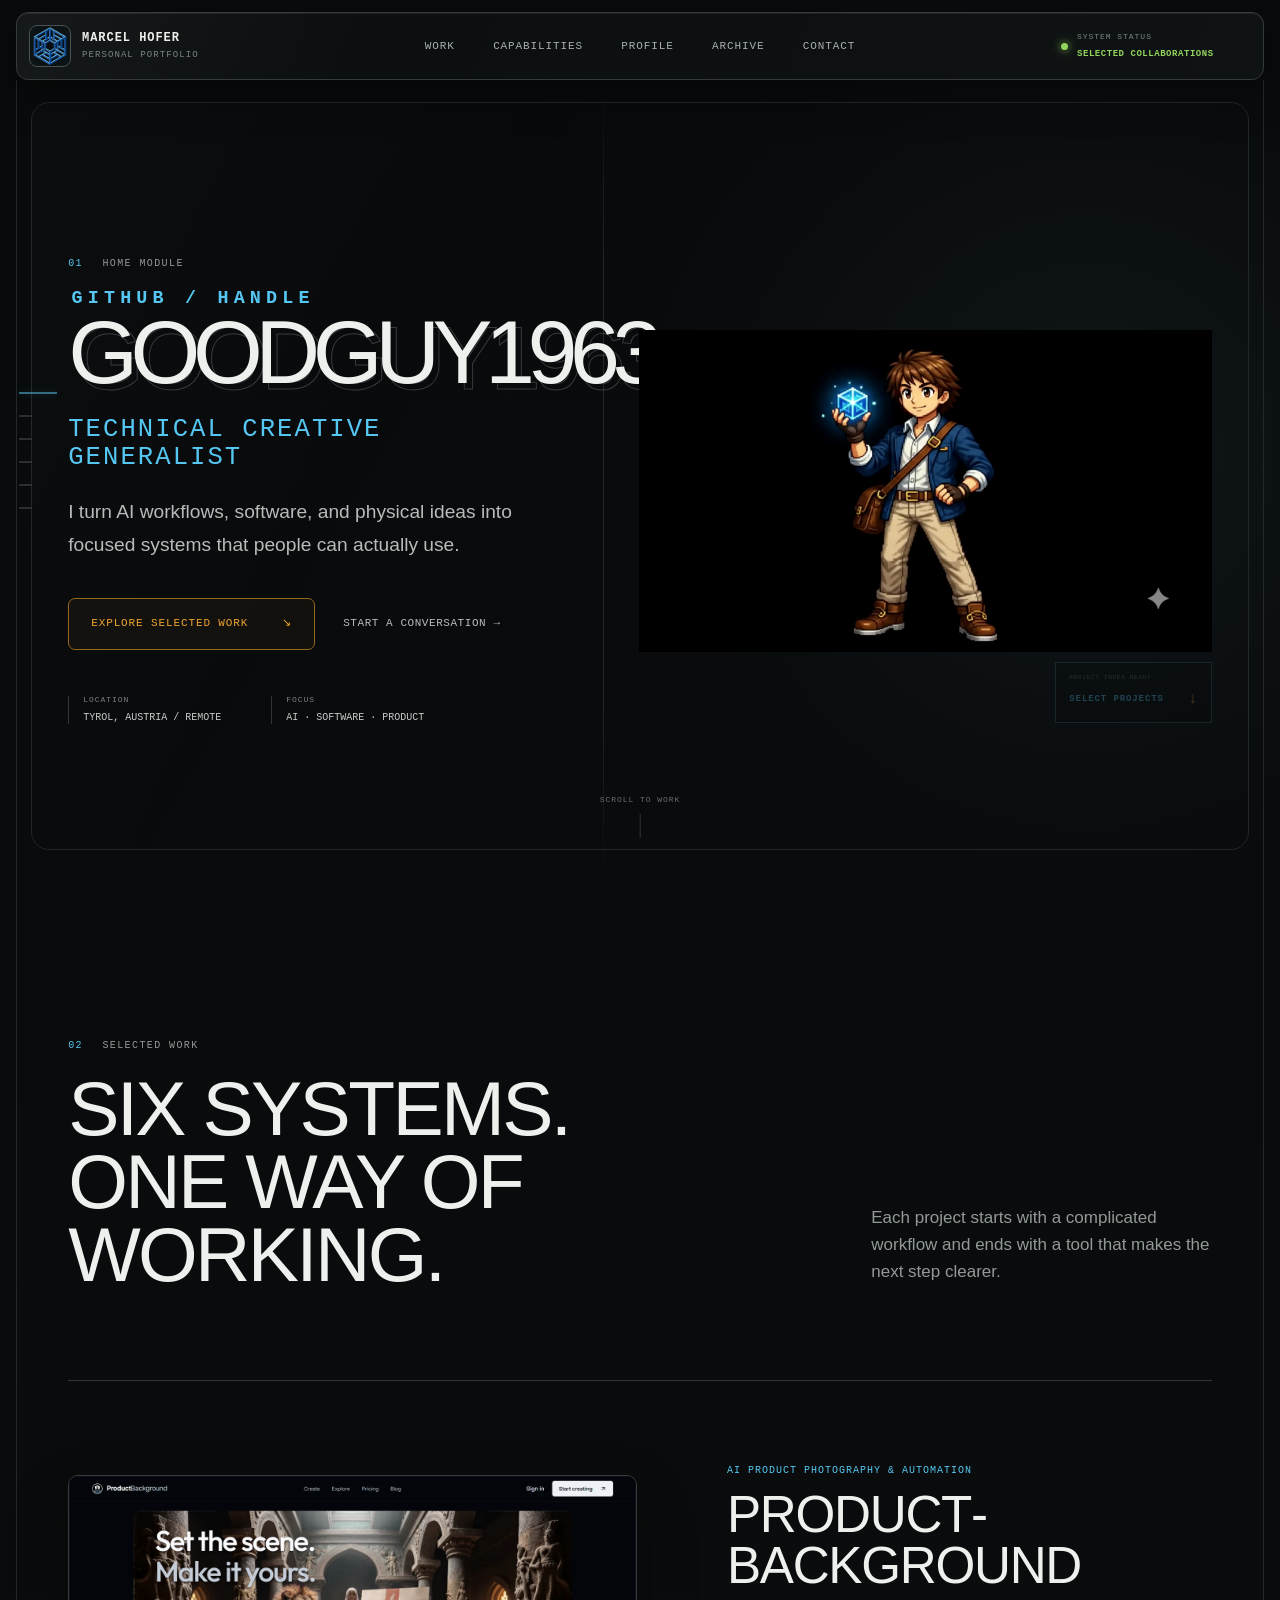
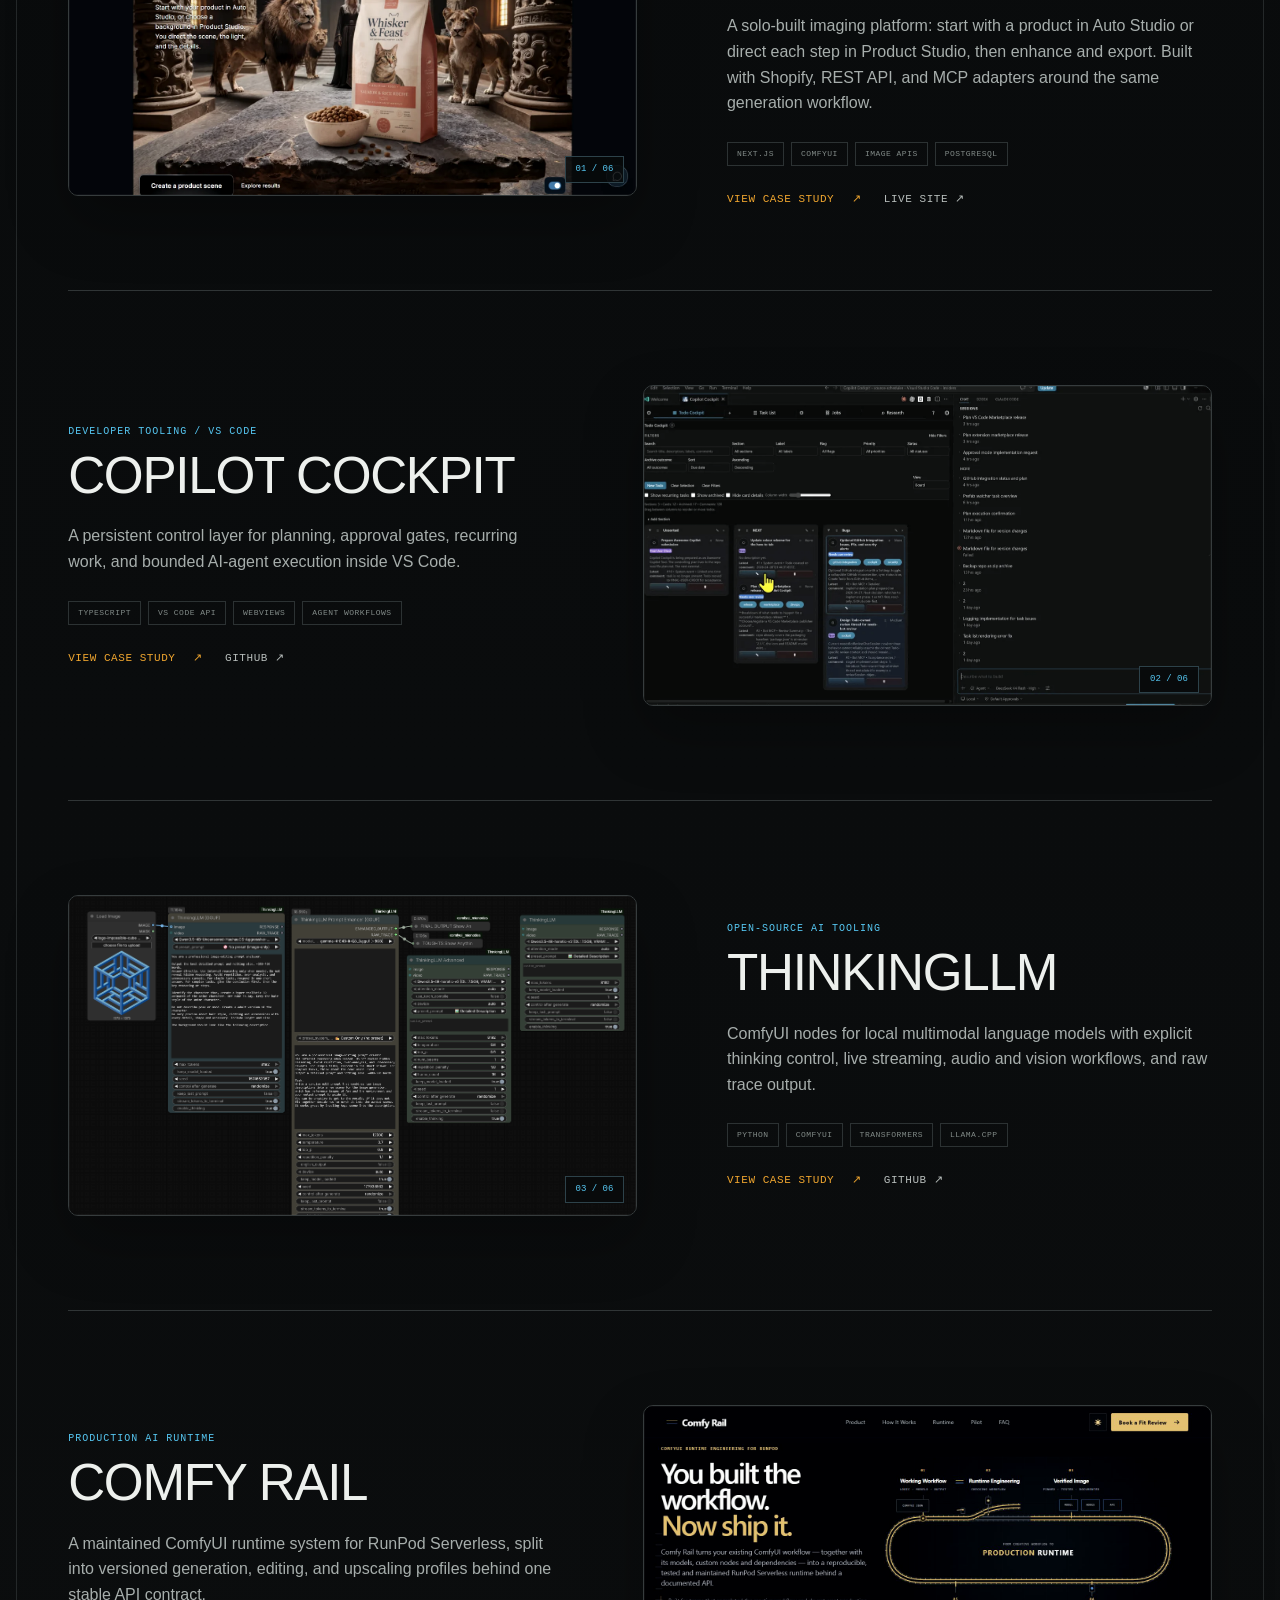
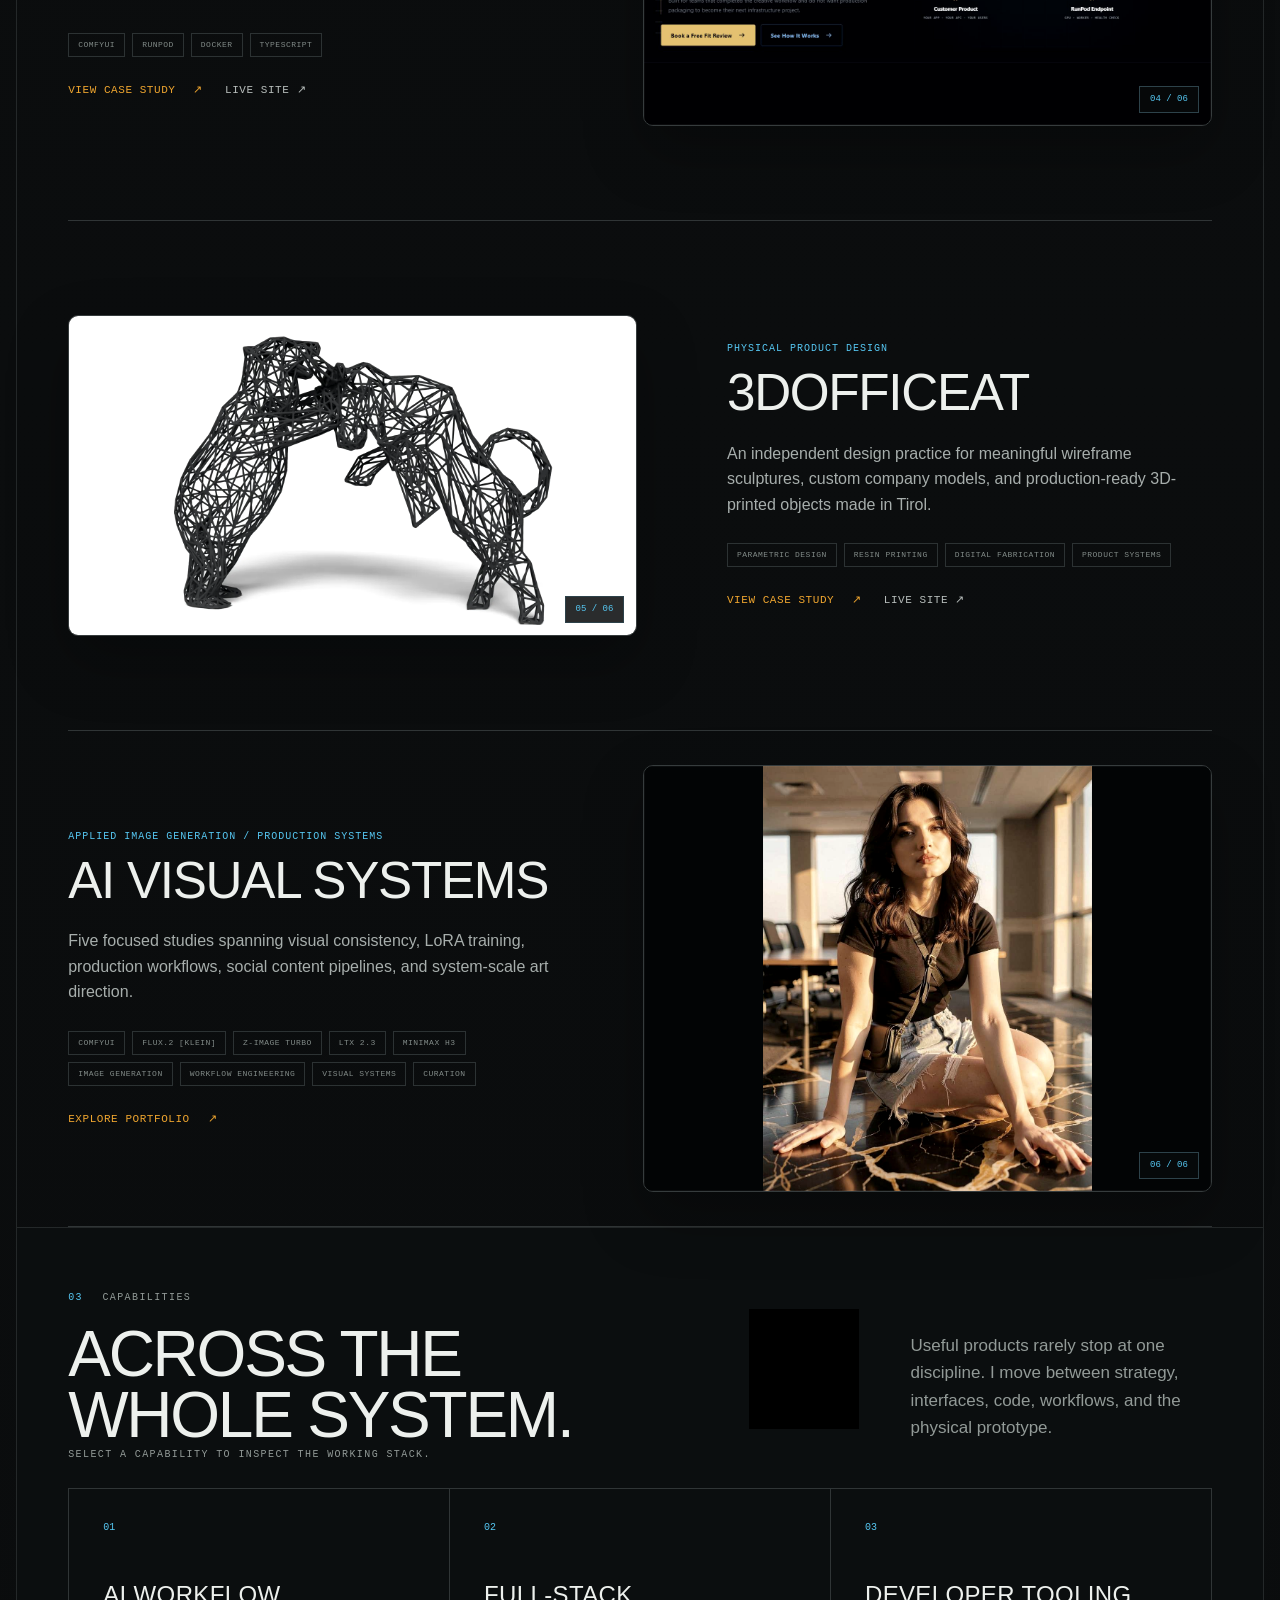
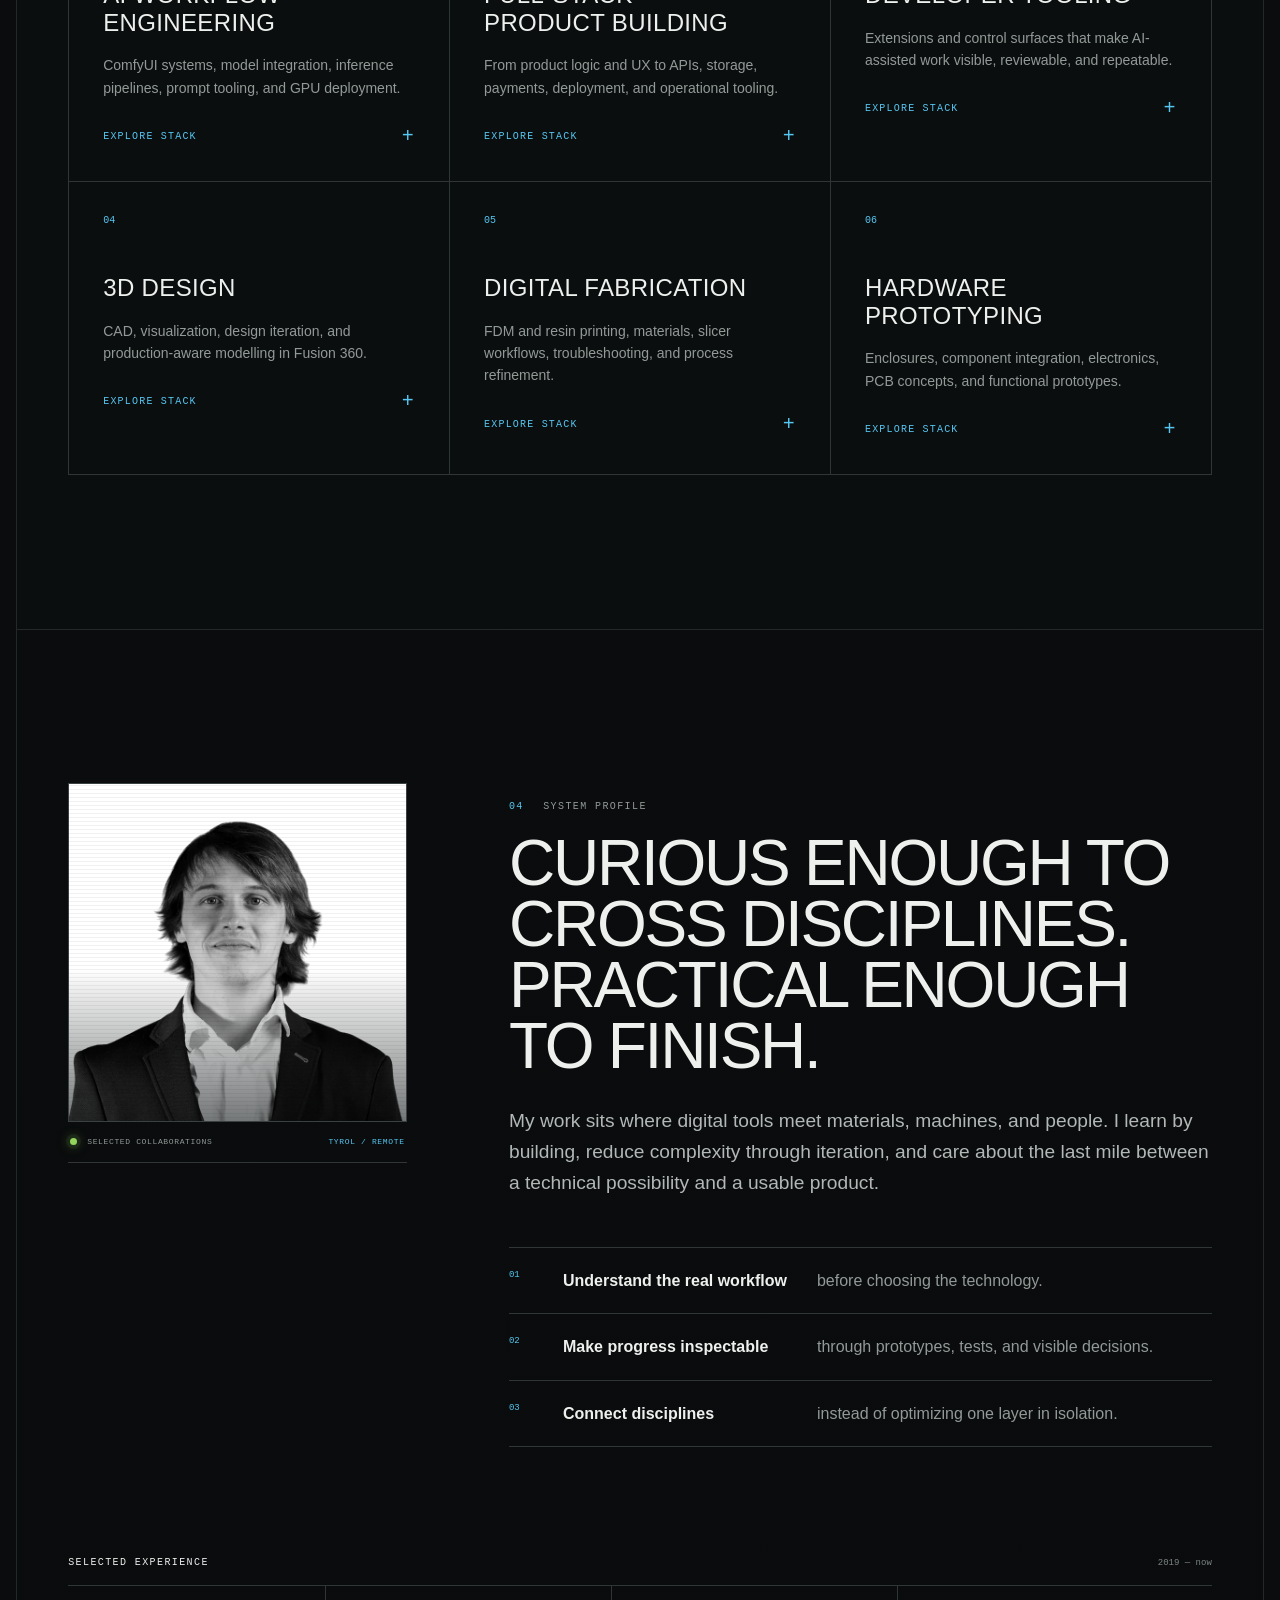
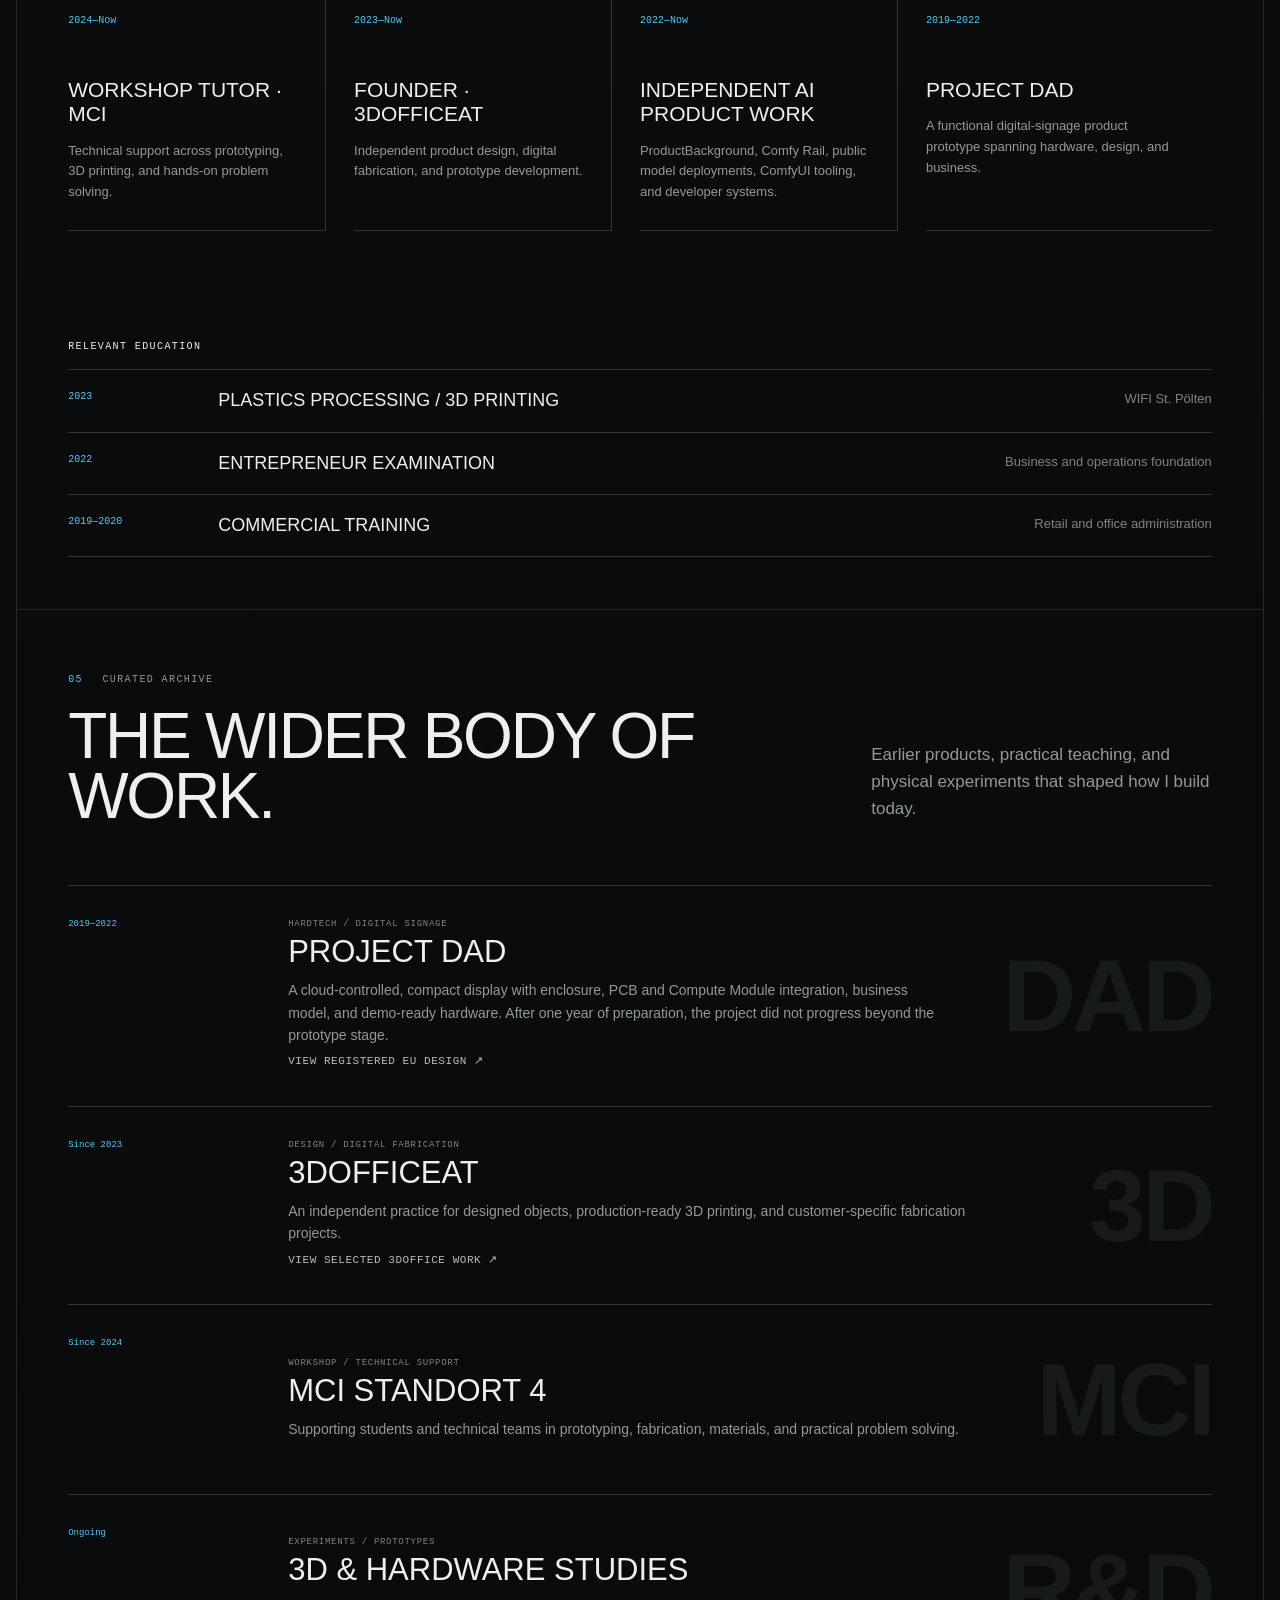
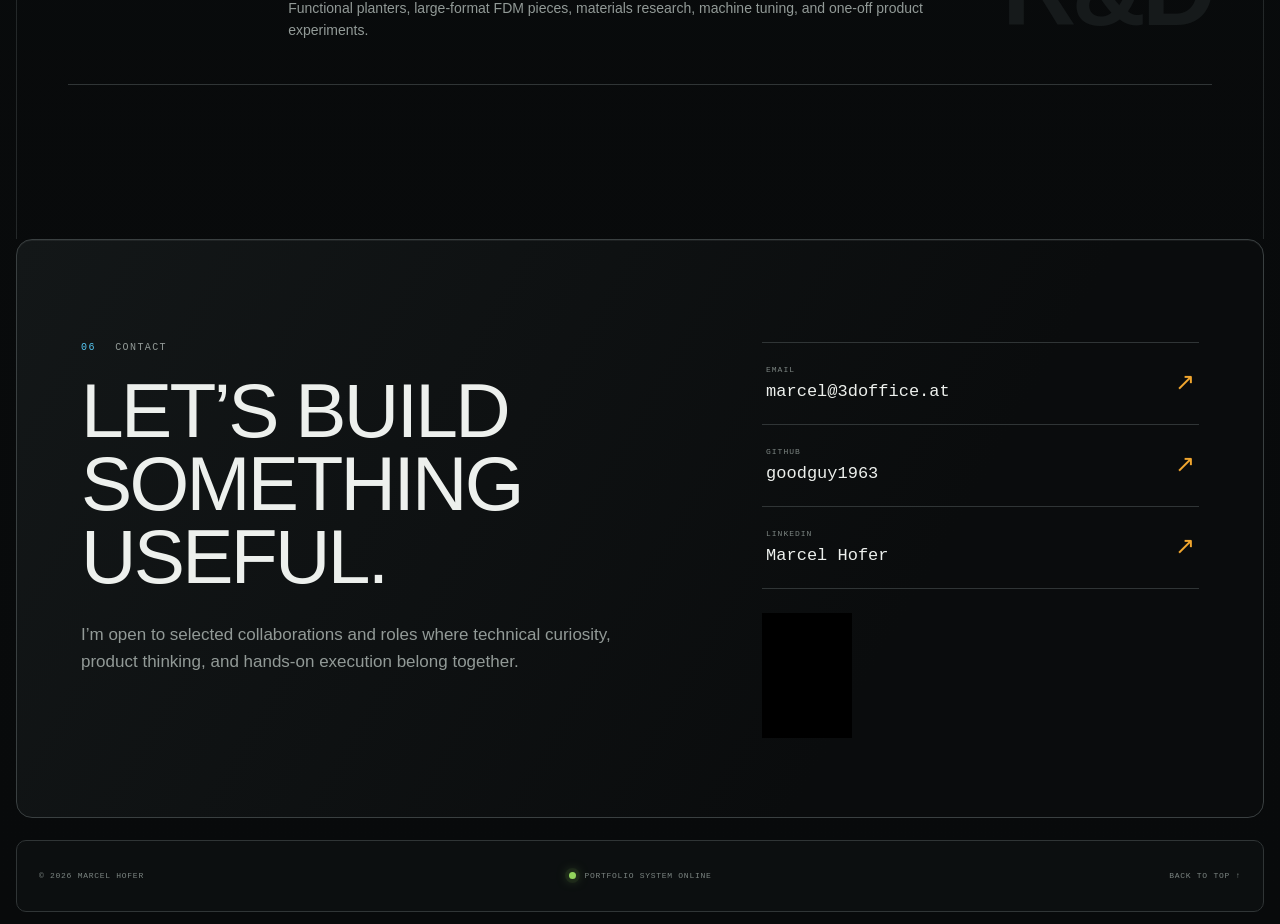
==== commit ae51e53e: "Update ProductBackground portfolio for Auto Studio and integrations" ====
--- a/index.html
+++ b/index.html
@@ -98,14 +98,14 @@
       <div class="project-list">
         <article class="project project-featured" data-reveal>
           <a class="project-visual" href="cases/productbackground/" aria-label="Read the ProductBackground case study">
-            <img src="assets/images/productbackground-home-2026-09.png" width="1440" height="810" alt="ProductBackground homepage introducing scene generation and Nano Banana Pro placement in Product Studio" loading="lazy">
+            <img src="assets/images/productbackground-home-2026-10.webp" width="1440" height="810" alt="Current ProductBackground homepage with a cat-food product in a lion hall and an Auto Studio creation entry point" loading="lazy">
             <span class="visual-index">01 / 06</span>
           </a>
           <div class="project-copy">
-            <p class="project-kicker">AI scenes &amp; product placement</p>
+            <p class="project-kicker">AI product photography &amp; automation</p>
             <h3>Product&shy;Background</h3>
-            <p>A solo-built product for creating lifestyle scenes, placing product references with Nano Banana Pro in Product Studio, and refining the result with outpainting, upscaling, and PNG export.</p>
-            <ul class="tag-list" aria-label="ProductBackground technologies"><li>Next.js</li><li>ComfyUI</li><li>RunPod</li><li>Supabase</li></ul>
+            <p>A solo-built imaging platform: start with a product in Auto Studio or direct each step in Product Studio, then enhance and export. Built with Shopify, REST API, and MCP adapters around the same generation workflow.</p>
+            <ul class="tag-list" aria-label="ProductBackground technologies"><li>Next.js</li><li>ComfyUI</li><li>Image APIs</li><li>PostgreSQL</li></ul>
             <div class="case-actions"><a class="case-link" href="cases/productbackground/">View case study <span aria-hidden="true">↗</span></a><a class="text-link" href="https://productbackground.com">Live site <span aria-hidden="true">↗</span></a></div>
           </div>
         </article>
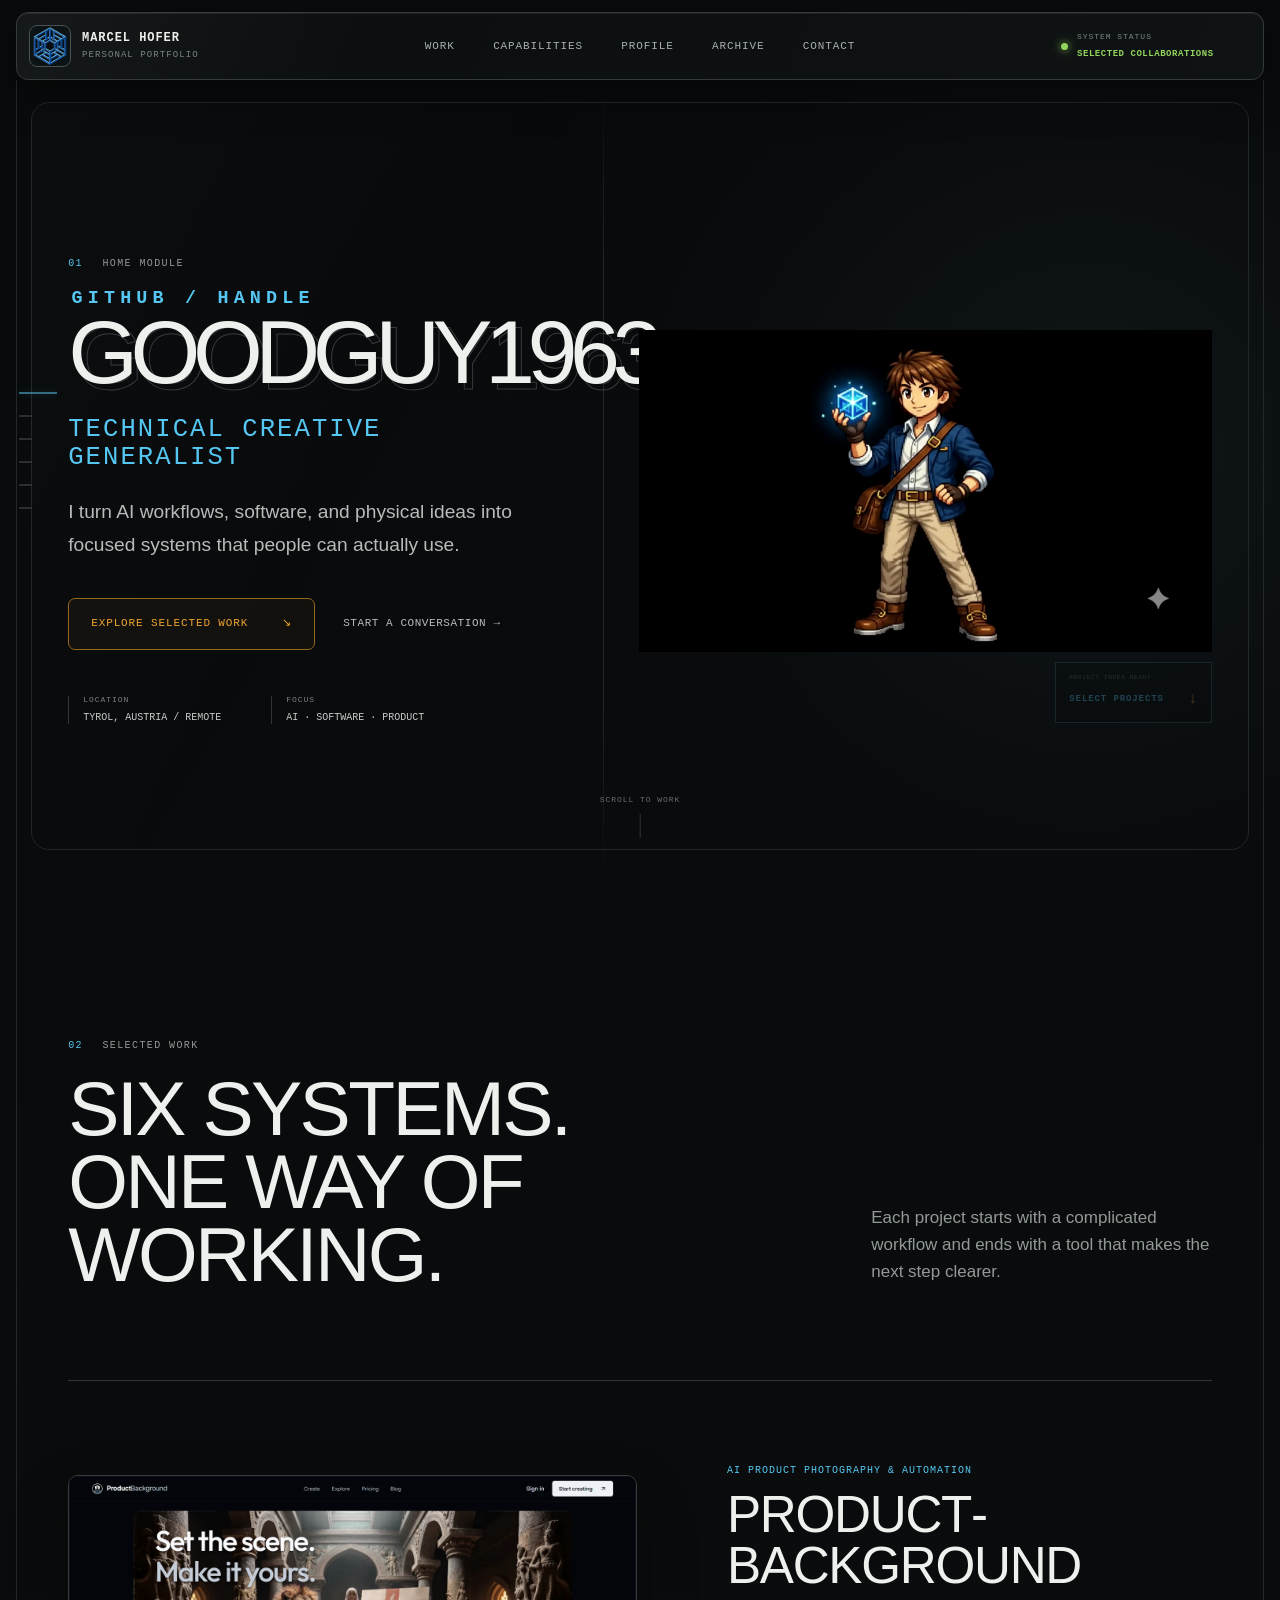
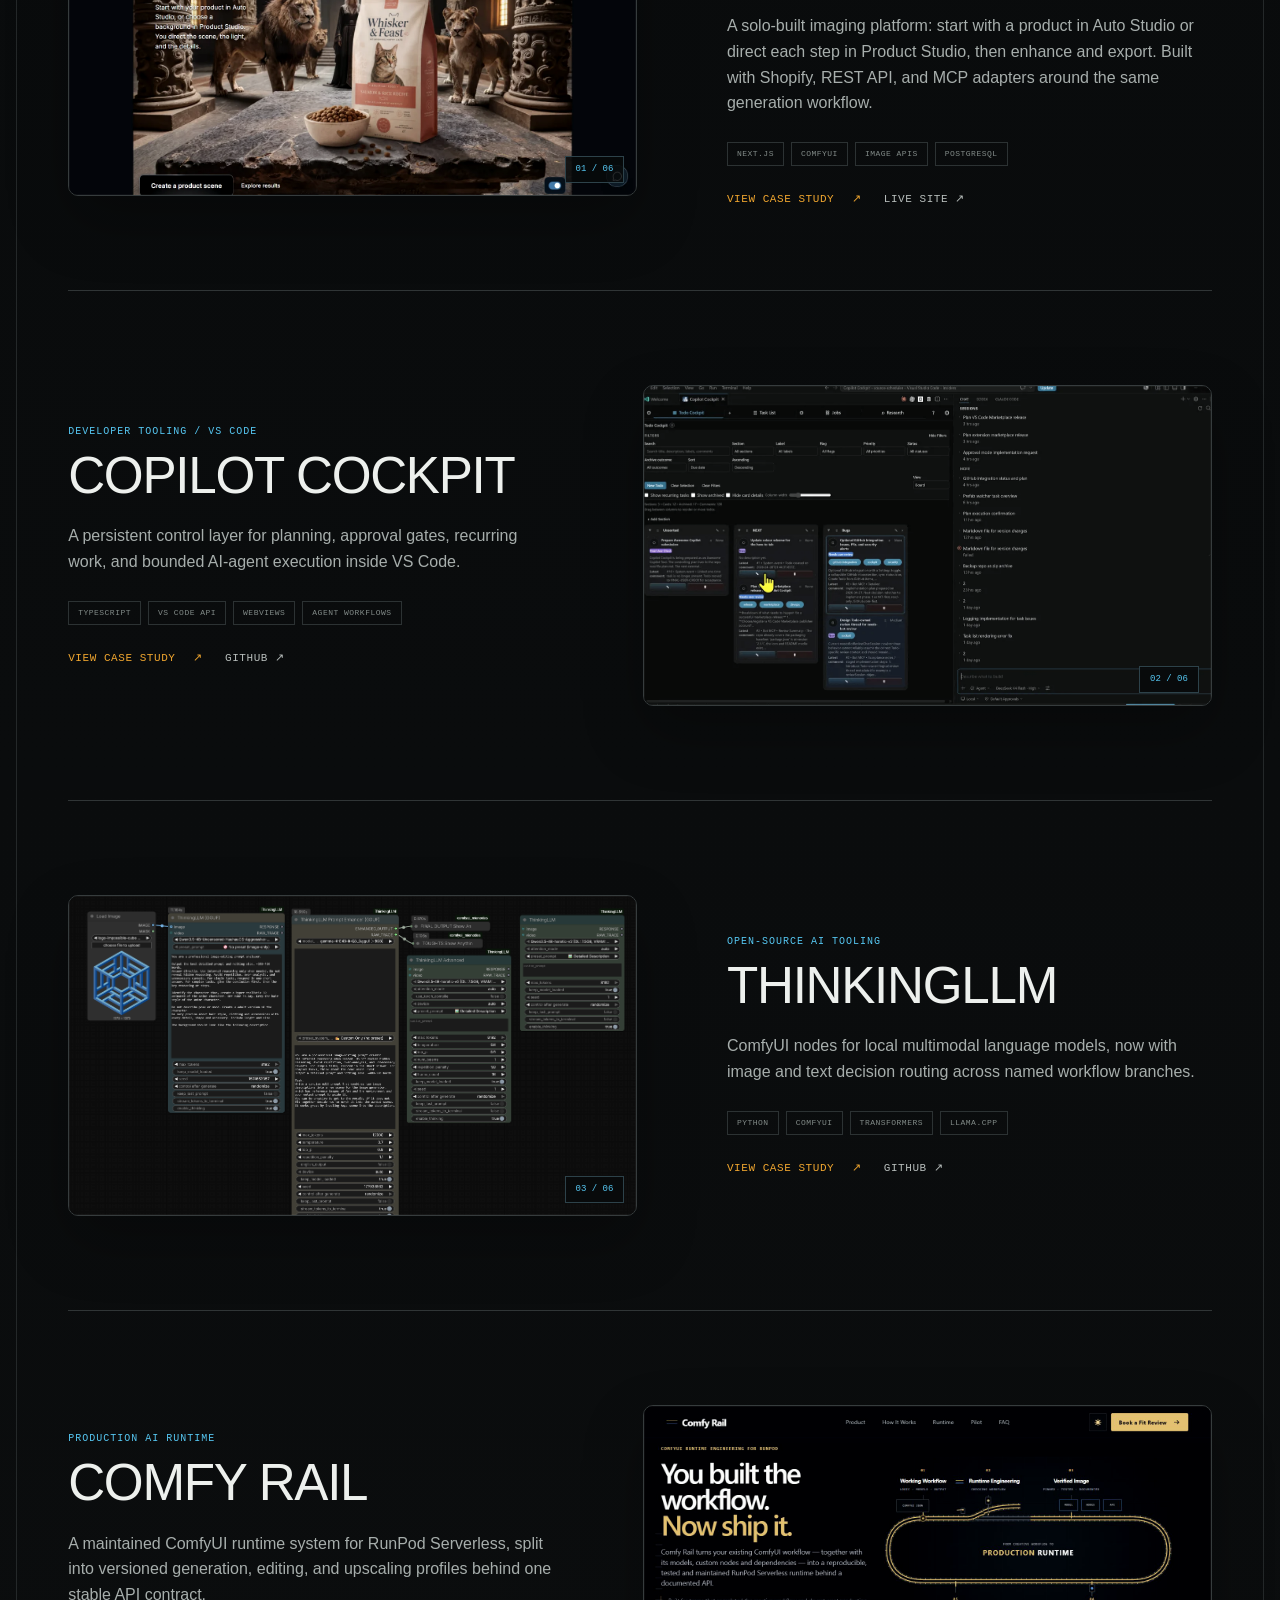
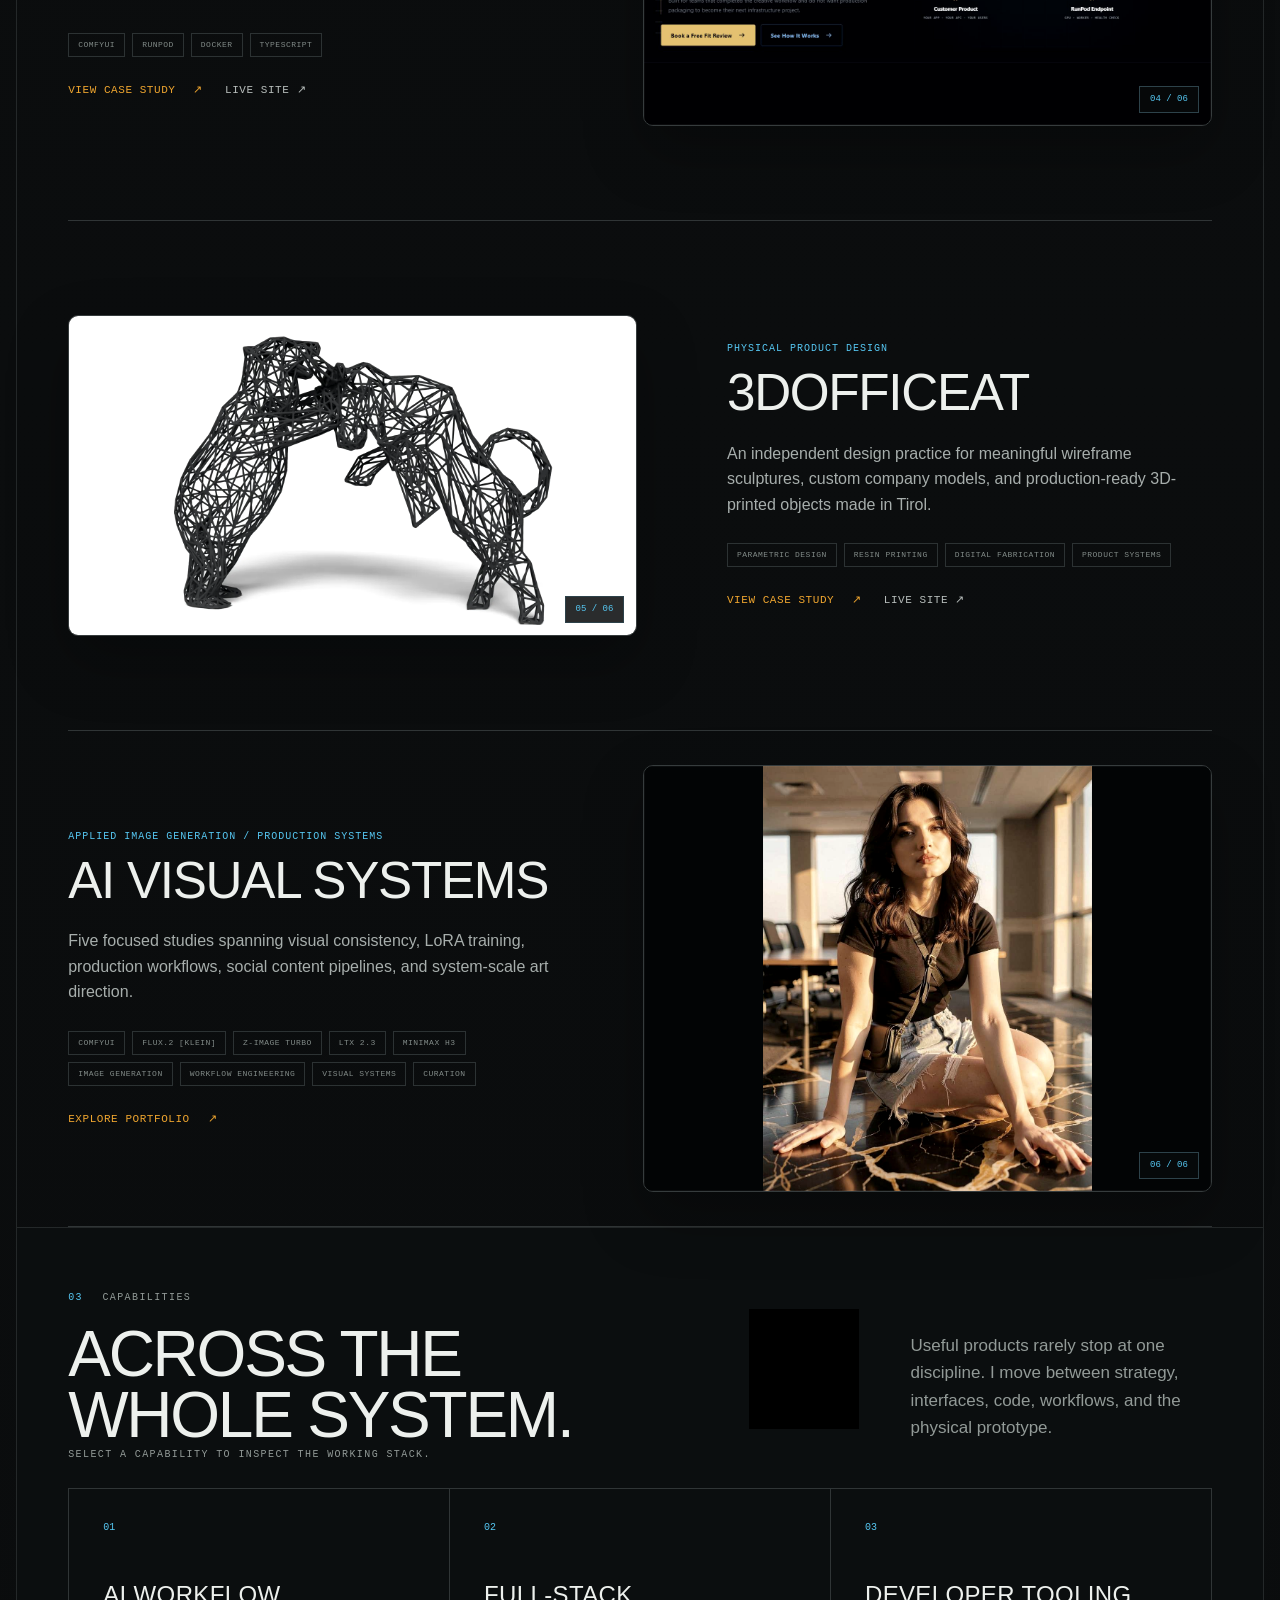
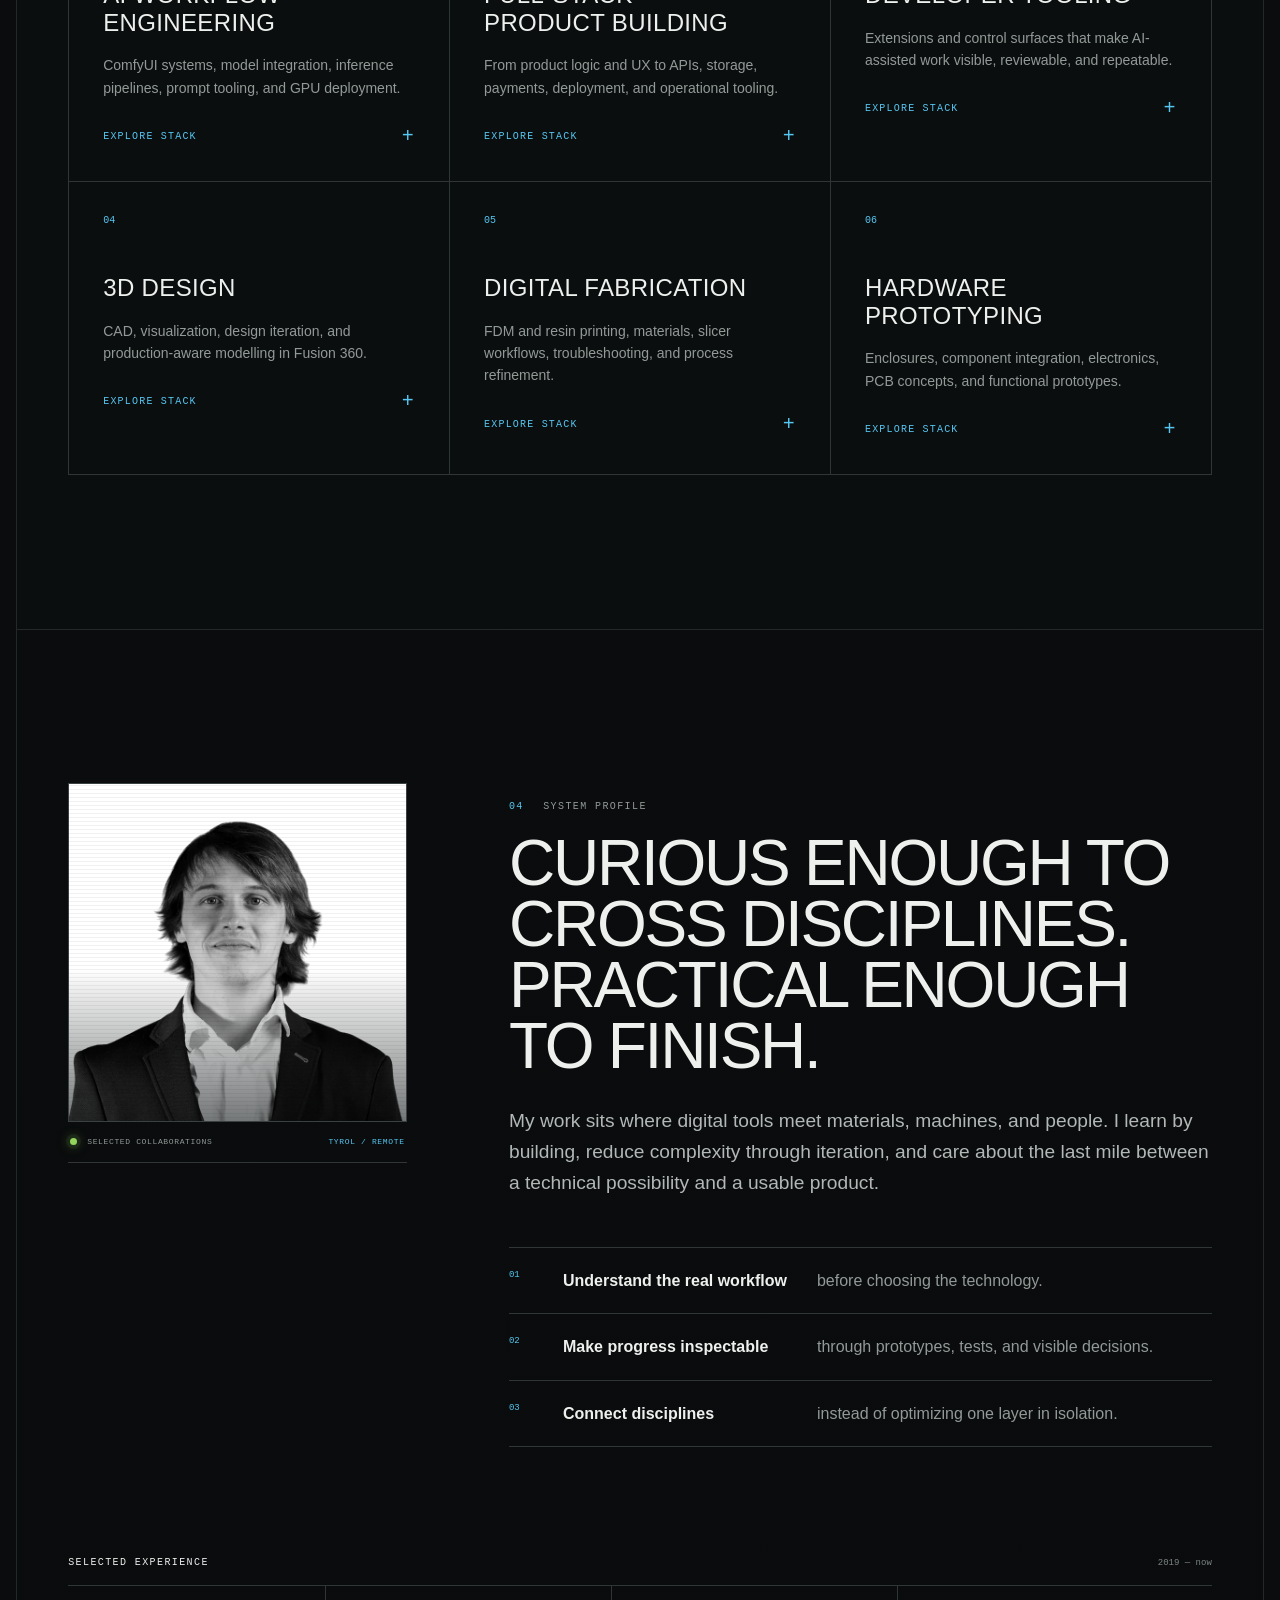
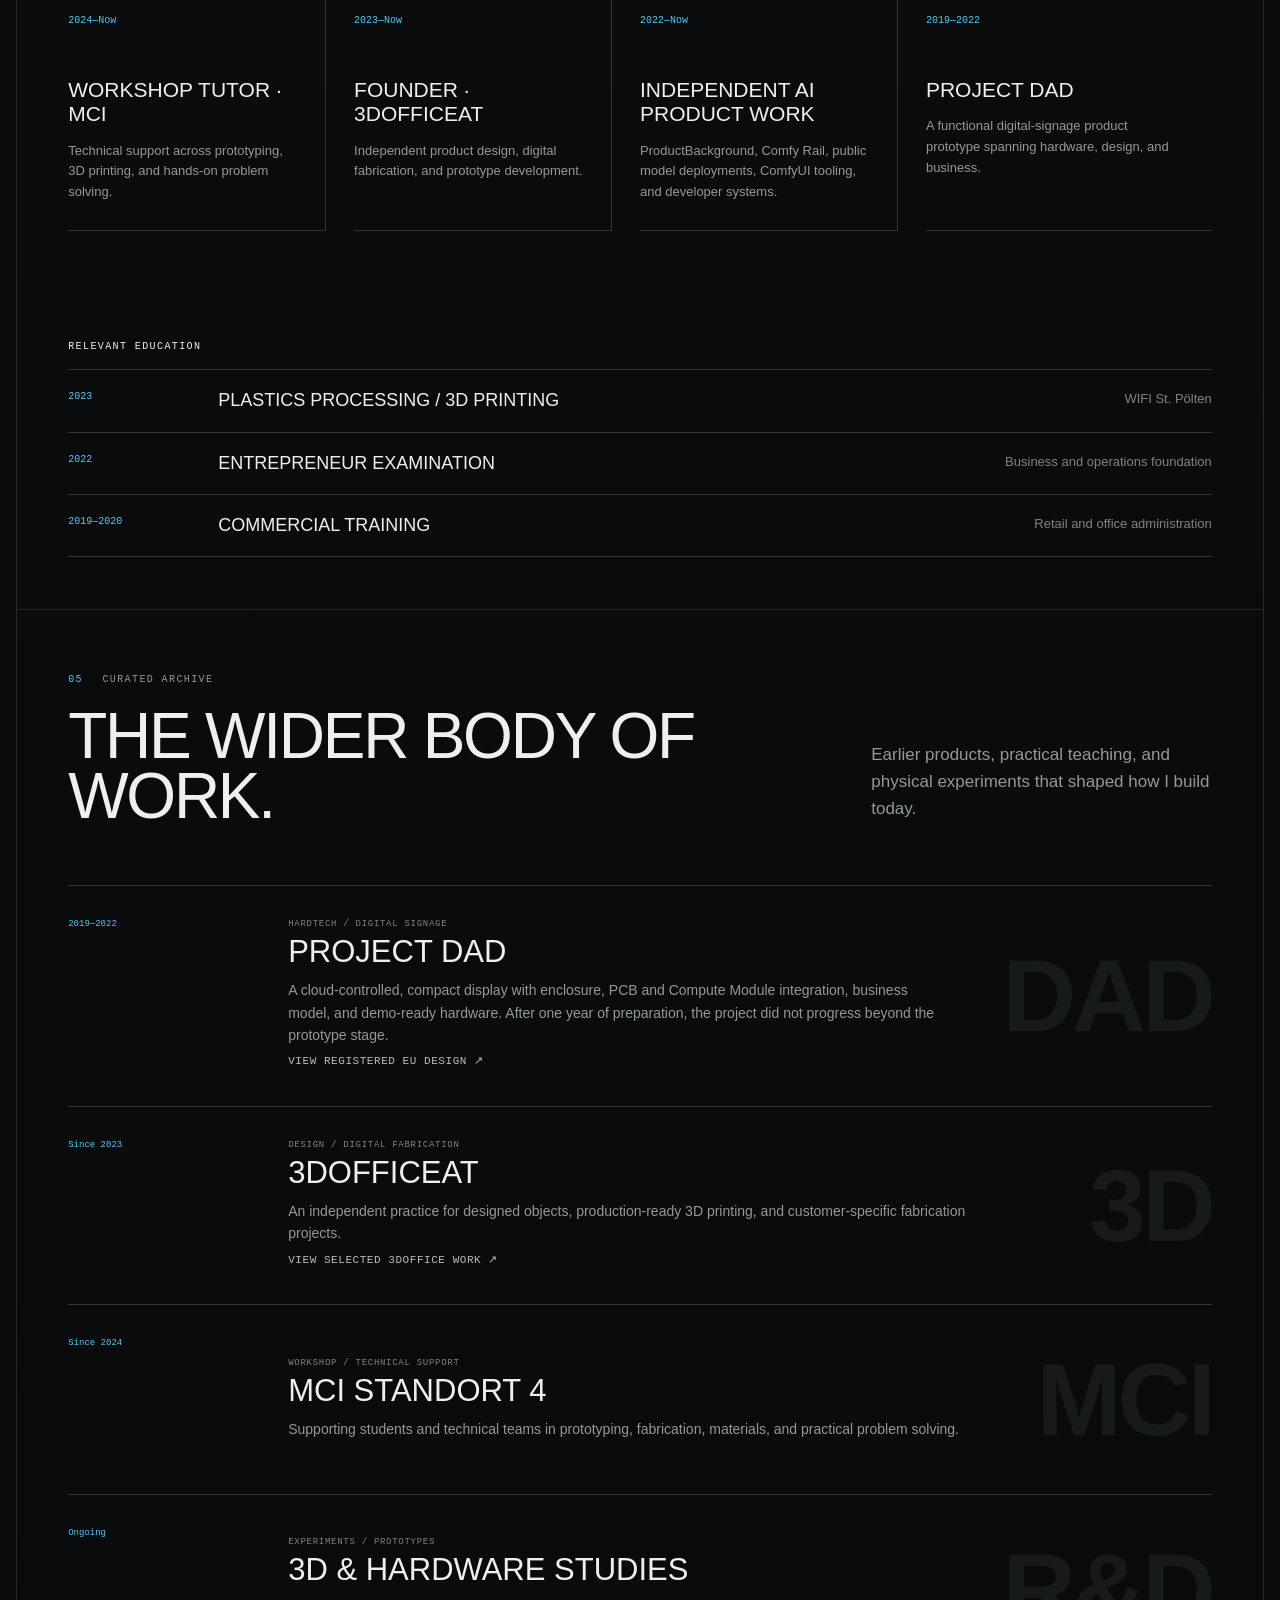
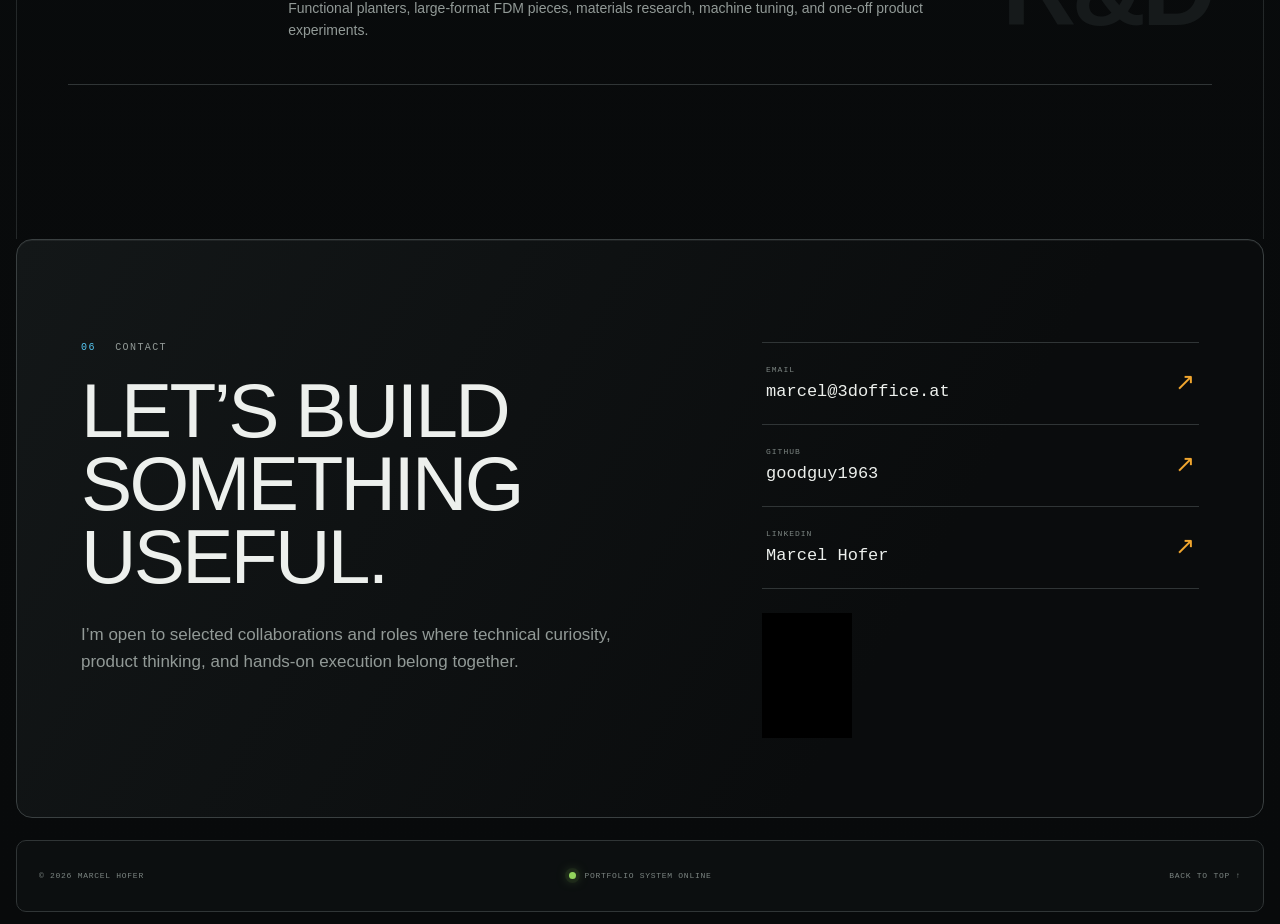
==== commit ef24d9d9: "Add ThinkingLLM decision router demo" ====
--- a/index.html
+++ b/index.html
@@ -132,7 +132,7 @@
           <div class="project-copy">
             <p class="project-kicker">Open-source AI tooling</p>
             <h3>ThinkingLLM</h3>
-            <p>ComfyUI nodes for local multimodal language models with explicit thinking control, live streaming, audio and vision workflows, and raw trace output.</p>
+            <p>ComfyUI nodes for local multimodal language models, now with image and text decision routing across named workflow branches.</p>
             <ul class="tag-list" aria-label="ThinkingLLM technologies"><li>Python</li><li>ComfyUI</li><li>Transformers</li><li>llama.cpp</li></ul>
             <div class="case-actions"><a class="case-link" href="cases/thinkingllm/">View case study <span aria-hidden="true">↗</span></a><a class="text-link" href="https://github.com/goodguy1963/ComfyUI-ThinkingLLM">GitHub <span aria-hidden="true">↗</span></a></div>
           </div>
--- a/assets/styles.css
+++ b/assets/styles.css
@@ -541,6 +541,8 @@
 .story-content > section > p { max-width: 820px; margin: 26px 0 0; color: #aab1af; font-size: 17px; }
 .story-content > section > p a { color: var(--text); text-decoration-color: var(--cyan); text-underline-offset: 4px; }
 .story-content > section > p a:hover { color: var(--cyan); }
+.story-content h3 { max-width: 820px; margin: 48px 0 0; font: 500 clamp(25px, 2.6vw, 36px)/1.08 var(--display); text-transform: uppercase; }
+.story-content h3 + p { margin-top: 16px; }
 .decision-list { margin: 38px 0 0; padding: 0; list-style: none; border-top: 1px solid var(--line); }
 .decision-list li { padding: 24px 0; display: grid; grid-template-columns: 42px 1fr; gap: 18px; border-bottom: 1px solid var(--line); color: var(--muted); }
 .decision-list span { color: var(--cyan); font: 9px/1.6 var(--mono); }
